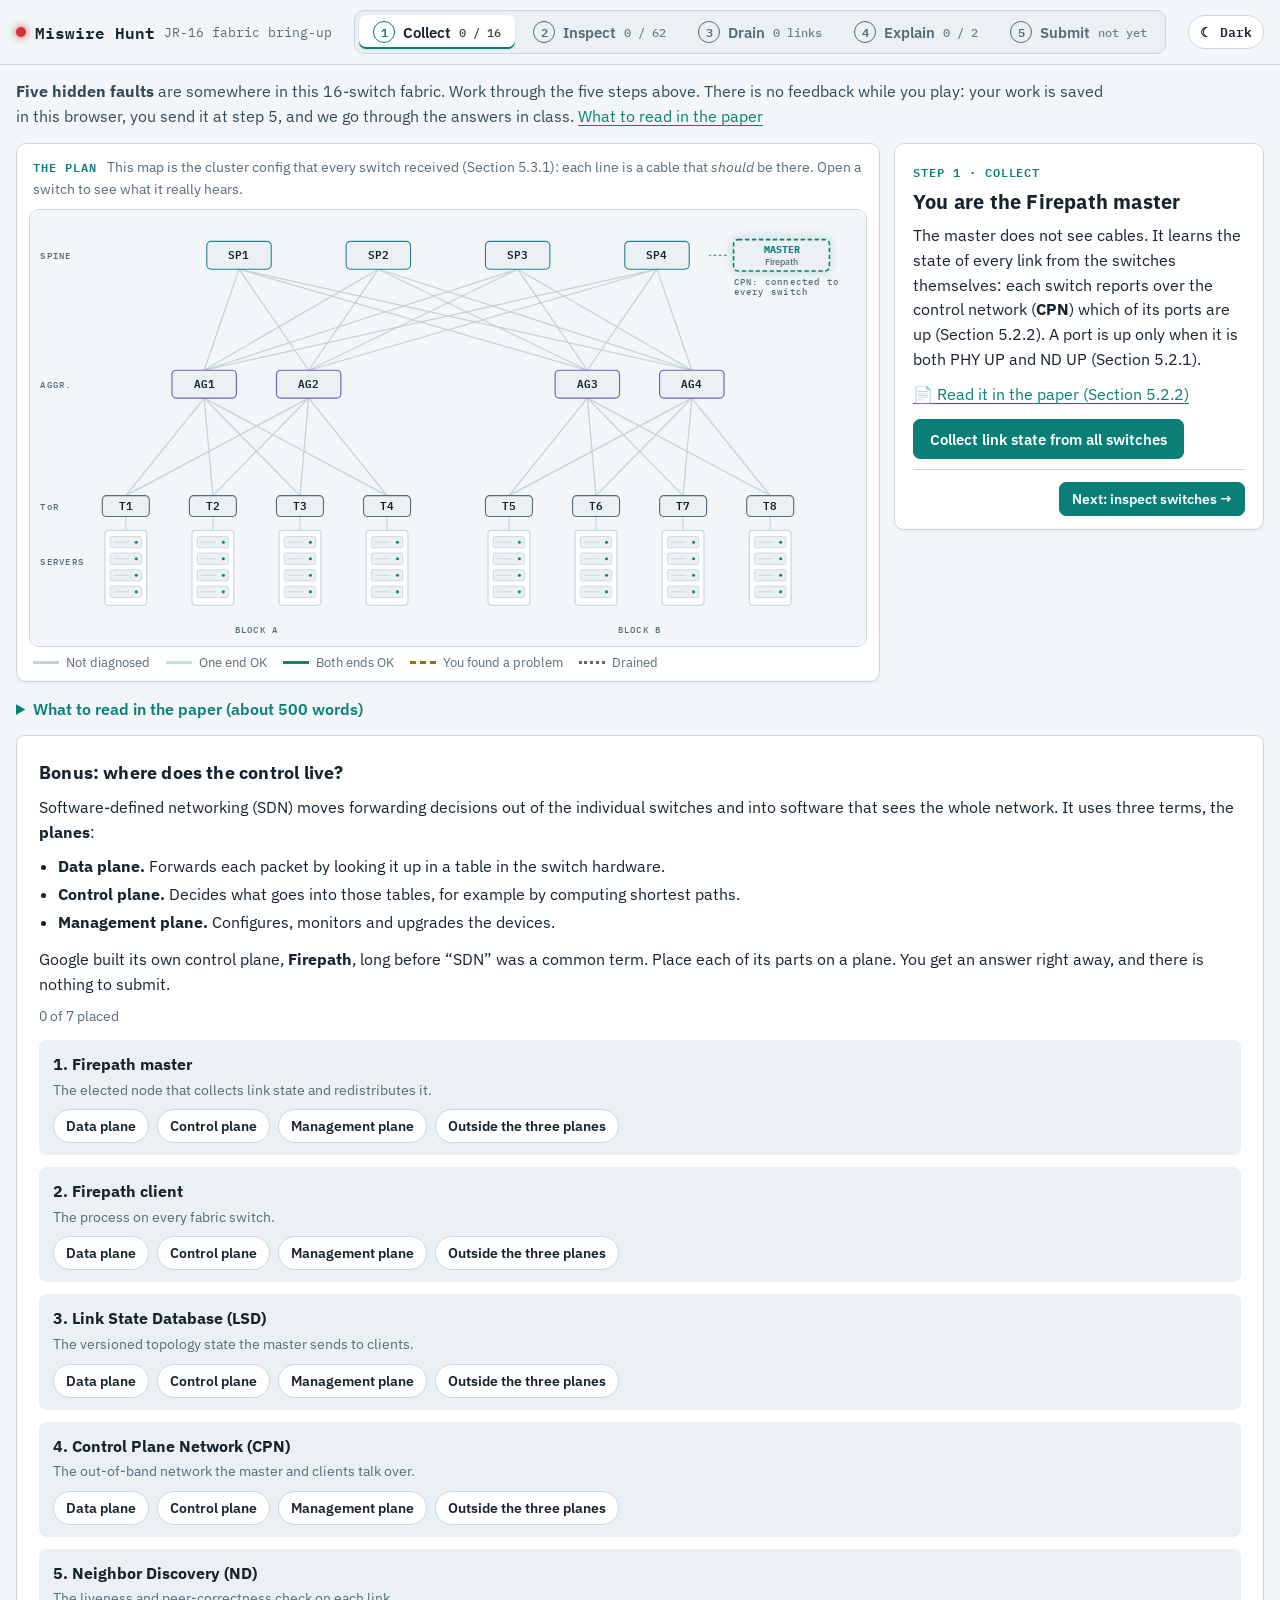
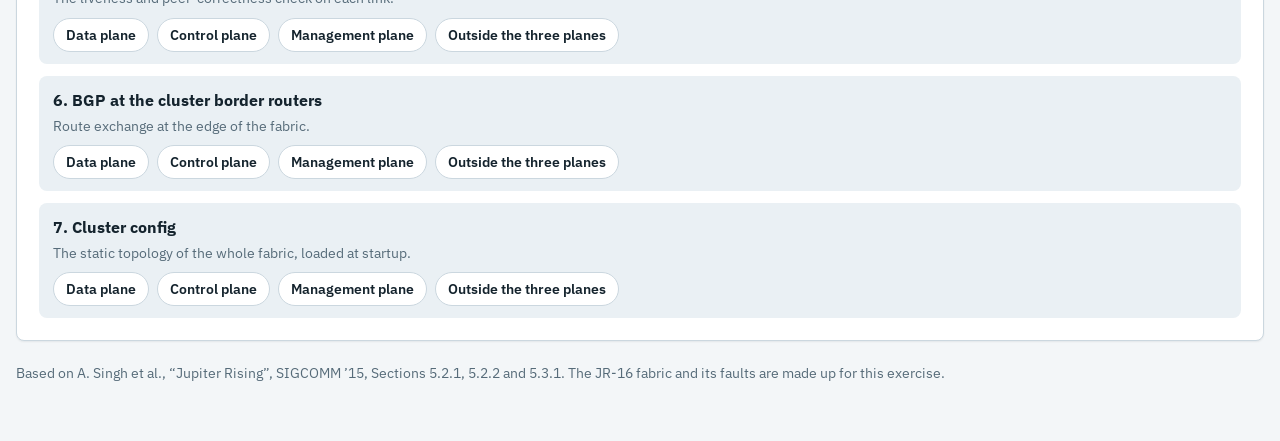
==== exercises/ex3/site/index.html @ bb4105a5 "ex3: email instead of nickname, reading list one section per line Co-Authored-By: Claude Sonnet 5.5 " ====
<!doctype html>
<html lang="en">
<head>
<meta charset="utf-8">
<meta name="viewport" content="width=device-width, initial-scale=1">
<title>Miswire Hunt</title>
<link rel="preconnect" href="https://fonts.googleapis.com">
<link rel="stylesheet" href="https://fonts.googleapis.com/css2?family=IBM+Plex+Mono:wght@400;500;600&family=IBM+Plex+Sans:wght@400;500;600;700&display=swap">
<link rel="icon" href="data:image/svg+xml,%3Csvg xmlns=%22http://www.w3.org/2000/svg%22 viewBox=%220 0 32 32%22%3E%3Crect width=%2232%22 height=%2232%22 rx=%226%22 fill=%22%230A7F77%22/%3E%3Cpath d=%22M6 22V10l5 8 5-8v12M20 10h6M23 10v12%22 stroke=%22white%22 stroke-width=%223%22 fill=%22none%22/%3E%3C/svg%3E">
<link rel="stylesheet" href="style.css">
<script src="js/theme.js"></script>
</head>
<body class="console-page">
<div class="topbar">
  <div class="topbar-in">
    <span class="brand"><i class="led"></i>Miswire Hunt <small>JR-16 fabric bring-up</small></span>
    <nav class="missions" id="missions" aria-label="Mission steps">
      <button type="button" class="ms" data-step="0"><span class="ms-n">1</span><span class="ms-t">Collect</span><span class="ms-v" id="m0v">0 / 16</span></button>
      <button type="button" class="ms" data-step="1"><span class="ms-n">2</span><span class="ms-t">Inspect</span><span class="ms-v" id="m1v">0 / 62</span></button>
      <button type="button" class="ms" data-step="2"><span class="ms-n">3</span><span class="ms-t">Drain</span><span class="ms-v" id="m2v">0 links</span></button>
      <button type="button" class="ms" data-step="3"><span class="ms-n">4</span><span class="ms-t">Explain</span><span class="ms-v" id="m3v">0 / 2</span></button>
      <button type="button" class="ms" data-step="4"><span class="ms-n">5</span><span class="ms-t">Submit</span><span class="ms-v" id="m4v">not yet</span></button>
    </nav>
    <button class="theme-btn" id="themeBtn" type="button">&#9790; Dark</button>
  </div>
</div>

<main class="console-main">
  <div class="brief" id="brief">
    <p><b>Five hidden faults</b> are somewhere in this 16-switch fabric. Work through the five steps above. There is no feedback while you play: your work is saved in this browser, you send it at step 5, and we go through the answers in class. <button type="button" class="linkbtn" id="paperBtn">What to read in the paper</button></p>
  </div>

  <div class="console">
    <section class="map-pane" aria-label="The plan">
      <div class="map-head"><b>The plan</b> <span class="fine">This map is the cluster config that every switch received (Section 5.3.1): each line is a cable that <i>should</i> be there. Open a switch to see what it really hears.</span></div>
      <div class="map-wrap"><svg id="map" viewBox="0 0 960 500" role="img" aria-label="Map of the JR-16 fabric"></svg></div>
      <ul class="legend" id="legend">
        <li><i class="lg lg-unknown"></i>Not diagnosed</li>
        <li><i class="lg lg-half"></i>One end OK</li>
        <li><i class="lg lg-verified"></i>Both ends OK</li>
        <li><i class="lg lg-suspect"></i>You found a problem</li>
        <li><i class="lg lg-drained"></i>Drained</li>
      </ul>
    </section>

    <aside class="inspector" id="inspector" aria-live="polite">
      <!-- step 0: collect -->
      <div class="step" id="step0" hidden>
        <p class="step-k">Step 1 · Collect</p>
        <h2>You are the Firepath master</h2>
        <p>The master does not see cables. It learns the state of every link from the switches themselves: each switch reports over the control network (<b>CPN</b>) which of its ports are up (Section 5.2.2). A port is up only when it is both PHY UP and ND UP (Section 5.2.1).</p>
        <p><button type="button" class="linkbtn" data-clip="clip-522">&#128196; Read it in the paper (Section 5.2.2)</button></p>
        <div class="row"><button class="btn primary" id="collectBtn" type="button">Collect link state from all switches</button></div>
        <div id="lsd" hidden>
          <p class="fine" id="lsdSum"></p>
          <h3 class="sub">Link-state database: links that are down</h3>
          <ul class="flagged" id="lsdDown"></ul>
          <p class="fine">The master only knows <i>up</i> or <i>down</i>, not why. Inspect the switches to find out what is wrong. Not every problem takes a link down.</p>
        </div>
      </div>

      <!-- step 1: inspect -->
      <div class="step" id="step1">
        <div class="empty" id="s1empty">
          <p class="step-k">Step 2 · Inspect</p>
          <h2>Pick a switch on the map</h2>
          <p>Each switch checks its cables with <b>Neighbor Discovery</b>: it knows from the plan who should be at the other end, and it listens for who really is.</p>
          <p class="fine">Start anywhere. Spines are on top, ToR switches at the bottom.</p>
          <p><button type="button" class="linkbtn" data-clip="clip-521">&#128196; Read it in the paper (Section 5.2.1)</button></p>
        </div>
        <div id="s1dark" hidden>
          <p class="step-k">Step 2 · Inspect</p>
          <h2>T7 <span class="role">ToR switch</span></h2>
          <p class="mono term">&gt; ssh admin@T7.cpn<br>&gt; connection timed out<br>&gt; ping T7.cpn: 100% packet loss</p>
          <p>This switch does not answer, so it has no port table. Open its neighbours (AG3, AG4) and look at the ports that face T7.</p>
        </div>
        <div id="s1sw" hidden>
          <p class="step-k">Step 2 · Inspect</p>
          <h2 id="swTitle"></h2>
          <div class="probe" id="probe" hidden>
            <div class="wire" id="wire"></div>
            <dl class="pv-facts">
              <div><dt>PHY</dt><dd id="pvPhy"></dd></div>
              <div><dt>Peer hears you</dt><dd id="pvHears"></dd></div>
              <div><dt>Error rate</dt><dd id="pvErr"></dd></div>
            </dl>
            <div class="dbox" id="dbox">
              <p class="dq"><span class="dq-n">&#9654;</span> Pick a diagnosis for <b id="dqPort"></b> <span class="fine">(or press 1-6)</span></p>
              <div class="dgrid" id="dgrid"></div>
            </div>
            <details class="cheat">
              <summary>How to choose</summary>
              <ol>
                <li><b>PHY</b> DOWN: <b>Link down</b></li>
                <li>PHY up, heard nothing: <b>Peer silent</b></li>
                <li>Heard a different port than the map shows: <b>Miswired</b></li>
                <li>Right peer, but it does not hear you: <b>One-way</b></li>
                <li>Right peer both ways, error rate high: <b>High errors</b></li>
                <li>None of these: <b>OK</b></li>
              </ol>
              <p class="fine">Some faults look different from each end, so check both ends of a suspicious cable.</p>
            </details>
          </div>
          <h3 class="sub">All ports of this switch</h3>
          <ol class="portlist" id="portList"></ol>
          <p class="fine" id="probeHint">Click a port in the list, or its tab on the map.</p>
        </div>
      </div>

      <!-- step 2: drain -->
      <div class="step" id="step2" hidden>
        <p class="step-k">Step 3 · Drain</p>
        <h2>You are the Firepath master</h2>
        <p>The master gathers link state from every switch over the control network and the switches compute their routes from it (Section 5.2.2). <b>Click a cable on the map</b> to take it out of routing. Click again to put it back.</p>
        <h3 class="sub">Links where you found a problem</h3>
        <ul class="flagged" id="flagged"></ul>
        <h3 class="sub">Drained <span class="fine" id="drainCount"></span></h3>
        <ul class="flagged" id="drainList"></ul>
        <div class="row"><button class="btn" id="recomputeBtn" type="button">Recompute routes</button></div>
        <div class="mres" id="masterRes" hidden></div>
        <p class="fine">Draining a working link costs capacity. A broken link left in costs reliability, and a miswired one can cause forwarding loops (Section 5.2.1).</p>
      </div>

      <!-- step 3: explain -->
      <div class="step" id="step3" hidden>
        <p class="step-k">Step 4 · Explain</p>
        <h2>Two root-cause questions</h2>
        <form id="rcForm">
          <fieldset>
            <legend>On AG3 and AG4, every port that faces <b>T7</b> has PHY up but hears nothing. What most likely happened?</legend>
            <label><input type="radio" name="q1" value="cables"> Two separate cable faults</label>
            <label><input type="radio" name="q1" value="power"> T7 lost power</label>
            <label><input type="radio" name="q1" value="crash"> T7's software crashed</label>
            <label><input type="radio" name="q1" value="miswire"> T7's cables are in the wrong ports</label>
          </fieldset>
          <fieldset>
            <legend><b>SP3 p3</b> has PHY up but hears nothing from AG3 u3. What is the most likely cause?</legend>
            <label><input type="radio" name="q2" value="crash"> AG3's software crashed</label>
            <label><input type="radio" name="q2" value="oneway"> The link works in one direction only</label>
            <label><input type="radio" name="q2" value="miswire"> The cable goes to a different switch</label>
            <label><input type="radio" name="q2" value="down"> The cable is unplugged</label>
          </fieldset>
        </form>
        <p class="fine">Answers are saved as you click.</p>
      </div>

      <!-- step 4: submit -->
      <div class="step" id="step4" hidden>
        <p class="step-k">Step 5 · Submit</p>
        <h2>Send your work</h2>
        <ul class="done-list" id="doneList"></ul>
        <label class="nick" for="nick">Your email</label>
        <input id="nick" type="email" maxlength="254" autocomplete="email" placeholder="name@example.com" required>
        <div class="row"><button class="btn primary" id="submitBtn" type="button">Submit my work</button></div>
        <p class="fine" id="submitMsg"></p>
        <p class="fine">Nothing is graded. You can change things and submit again.</p>
      </div>

      <div class="step-nav">
        <button type="button" class="btn ghost" id="prevBtn">&larr; Back</button>
        <button type="button" class="btn primary" id="nextBtn">Next step &rarr;</button>
      </div>
    </aside>
  </div>

  <details class="why reading" id="paperBox">
    <summary>What to read in the paper (about 500 words)</summary>
    <p>A. Singh et al., &ldquo;Jupiter Rising: A Decade of Clos Topologies and Centralized Control in Google&rsquo;s Datacenter Network&rdquo;, SIGCOMM &rsquo;15. You need three short passages:</p>
    <ul class="readlist">
      <li><b>Section 5.2.1</b> (Neighbor Discovery): the whole section, one block of text.</li>
      <li><b>Section 5.2.2</b> (Firepath): the paragraph that starts &ldquo;At startup&rdquo;.</li>
      <li><b>Section 5.3.1</b> (Configuration): the last paragraph.</li>
    </ul>
    <p>Here they are, cut straight from the paper:</p>
    <div class="clips">
      <figure class="clip" id="clip-531">
        <span class="tape"></span>
        <img src="img/paper-5-3-1.png" alt="Section 5.3.1: We distribute a single monolithic cluster configuration to all switches (chassis and ToRs) in the cluster. Each switch simply extracts its relevant portion." loading="lazy">
        <figcaption><b>Section 5.3.1</b> · The plan: the map you see</figcaption>
      </figure>
      <figure class="clip" id="clip-522">
        <span class="tape"></span>
        <img src="img/paper-5-2-2.png" alt="Section 5.2.2: each client collects the state of its local interfaces and transmits this state to the master. The master constructs a Link State Database (LSD) and distributes it to all clients over the CPN. Each client computes shortest path forwarding with ECMP." loading="lazy">
        <figcaption><b>Section 5.2.2</b> · Firepath: steps 1 Collect and 3 Drain</figcaption>
      </figure>
      <figure class="clip tall" id="clip-521">
        <span class="tape"></span>
        <img src="img/paper-5-2-1.png" alt="Section 5.2.1 Neighbor Discovery to Verify Connectivity (full text): ND compares expected and discovered peer IDs, a port is up only if PHY UP and ND UP, and ND also serves as a keepalive protocol." loading="lazy">
        <figcaption><b>Section 5.2.1</b> · Neighbor Discovery: step 2 Inspect</figcaption>
      </figure>
    </div>
    <p class="fine">Clippings from A. Singh et al., SIGCOMM &rsquo;15 (pages 192-194). Highlights are ours.</p>
  </details>

  <section class="card" id="planeCard">
    <h2>Bonus: where does the control live?</h2>
    <p class="fine" id="planeLock">Optional practice.</p>
    <div id="planeBody" hidden>
      <p>Software-defined networking (SDN) moves forwarding decisions out of the individual switches and into software that sees the whole network. It uses three terms, the <b>planes</b>:</p>
      <ul class="pl-def">
        <li><b>Data plane.</b> Forwards each packet by looking it up in a table in the switch hardware.</li>
        <li><b>Control plane.</b> Decides what goes into those tables, for example by computing shortest paths.</li>
        <li><b>Management plane.</b> Configures, monitors and upgrades the devices.</li>
      </ul>
      <p>Google built its own control plane, <b>Firepath</b>, long before &ldquo;SDN&rdquo; was a common term. Place each of its parts on a plane. You get an answer right away, and there is nothing to submit.</p>
      <p class="fine" id="planeCount">0 of 7 placed</p>
      <ol class="pl-list" id="planeList"></ol>
      <div class="pl-done" id="planeDone" hidden>
        <b>Look at the split.</b> The master holds the topology for the whole fabric, but each client computes its own forwarding table. In a textbook OpenFlow design the controller would do both and install ready-made entries. So Firepath is centralized in what it <i>knows</i> and distributed in what it <i>computes</i>. <span class="ref">(Section 5.2.2)</span>
      </div>
    </div>
  </section>

  <div class="toast" id="toast" role="status" aria-live="polite" hidden></div>
  <footer class="fine">Based on A. Singh et al., &ldquo;Jupiter Rising&rdquo;, SIGCOMM &rsquo;15, Sections 5.2.1, 5.2.2 and 5.3.1. The JR-16 fabric and its faults are made up for this exercise.</footer>
</main>
<script src="js/config.js"></script>
<script src="js/api.js"></script>
<script src="js/puzzle.js"></script>
<script src="js/topology.js"></script>
<script src="js/map.js"></script>
<script src="js/planes.js"></script>
<script src="js/student.js"></script>
</body>
</html>
---- exercises/ex3/site/style.css ----
/* Miswire Hunt: a network-operations console. One committed dark look; accent is the aqua of lit fiber. */
:root {
  /* light theme (default) */
  --bg: #F3F6F8; --panel: #FFFFFF; --panel2: #EAF0F4; --line: #CBD7DF; --ink: #14232D; --muted: #566B79;
  --accent: #0A7F77; --accent-ink: #FFFFFF; --ok: #168A55; --ok-dim: #BFE6D3; --warn: #A86A00; --bad: #D0343A; --idle: #C3D1DA;
  --soft: #34495A; --glow: #DDEEF0; --topbar: rgba(243,246,248,0.94); --sunk: #E4ECF1; --on-ok: #FFFFFF; --on-warn: #FFFFFF;
  --nd-reported: #D6EEEA; --nd-sp: #2F7F94; --nd-ag: #6A5FC0; --dash: #6C8190;
  --face1: #E8EEF2; --face2: #D9E3EA; --face-hi: rgba(255,255,255,0.7); --face-lo: rgba(0,0,0,0.06);
  --jack-line: #B7C7D2; --jack-bg: #FFFFFF; --sock-bg: #1B2A34; --sock-line: #8FA3B1; --probe-bg: #F8FAFB;
  --accent-glow: rgba(10,127,119,0.25); --tag-bg: rgba(0,0,0,0.03); --tag-hover: rgba(0,0,0,0.08); --tag-ink: #FFFFFF;
  --fault-bg: rgba(208,52,58,0.07); --hot-bg: rgba(208,52,58,0.08); --shadow: rgba(20,35,45,0.25); --card-shadow: rgba(20,35,45,0.07); --pulse: #0A7F77; --lk-sel: #14232D;
  --cut: #8FA3B1; --flag-ink: #FFFFFF;
  --sans: "IBM Plex Sans", system-ui, -apple-system, "Segoe UI", Arial, sans-serif;
  --mono: "IBM Plex Mono", ui-monospace, Consolas, monospace;
  color-scheme: light;
}
:root[data-theme="dark"] {
  --bg: #080F14; --panel: #0F1B24; --panel2: #132430; --line: #1E3443; --ink: #DDE9EF; --muted: #7C93A2;
  --accent: #45E0D1; --accent-ink: #04201D; --ok: #3FD28A; --ok-dim: #1E6B4B; --warn: #F2B53D; --bad: #FF5A5F; --idle: #25394A;
  --soft: #B7C9D3; --glow: #0F2A33; --topbar: rgba(8,15,20,0.92); --sunk: #040A0D; --on-ok: #03170D; --on-warn: #1A1200;
  --nd-reported: #17343A; --nd-sp: #5EA6B8; --nd-ag: #8D83D6; --dash: #7C93A2;
  --face1: #1A2C38; --face2: #122029; --face-hi: rgba(255,255,255,0.05); --face-lo: rgba(0,0,0,0.3);
  --jack-line: #2A4252; --jack-bg: #0A141A; --sock-bg: #02070A; --sock-line: #3A5568; --probe-bg: #060E13;
  --accent-glow: rgba(69,224,209,0.25); --tag-bg: rgba(255,255,255,0.03); --tag-hover: rgba(255,255,255,0.08); --tag-ink: #06100F;
  --fault-bg: rgba(255,90,95,0.06); --hot-bg: rgba(255,90,95,0.07); --shadow: rgba(0,0,0,0.5); --card-shadow: rgba(0,0,0,0.3); --pulse: #fff; --lk-sel: #fff;
  --cut: #6B7F8C; --flag-ink: #1A1200;
  color-scheme: dark;
}
* { box-sizing: border-box; }
html { -webkit-text-size-adjust: 100%; }
body { margin: 0; background: var(--bg); color: var(--ink); font: 16px/1.55 var(--sans); }
p { margin: 0 0 10px; }
code, .mono { font-family: var(--mono); font-size: 0.92em; }
:focus-visible { outline: 3px solid var(--accent); outline-offset: 2px; }

/* top bar */
.topbar { position: sticky; top: 0; z-index: 20; background: var(--topbar); backdrop-filter: blur(6px); border-bottom: 1px solid var(--line); }
.topbar-in { max-width: 1040px; margin: 0 auto; padding: 10px 16px; display: flex; gap: 14px; align-items: center; justify-content: space-between; flex-wrap: wrap; }
.brand { font: 600 1rem var(--mono); white-space: nowrap; display: flex; align-items: center; gap: 9px; }
.brand small { color: var(--muted); font-weight: 400; }
.led { width: 10px; height: 10px; border-radius: 50%; background: var(--bad); box-shadow: 0 0 9px var(--bad); display: inline-block; flex: none; transition: background .4s, box-shadow .4s; }
.status-strip { display: flex; gap: 8px; flex-wrap: wrap; }
.status-strip > div { background: var(--panel); border: 1px solid var(--line); border-radius: 7px; padding: 4px 12px; display: flex; flex-direction: column; min-width: 96px; }
.status-strip .k { font: 500 0.72rem var(--sans); color: var(--muted); }
.status-strip .v { font: 600 1.15rem var(--mono); font-variant-numeric: tabular-nums; line-height: 1.2; }
.status-strip .fabric .v { color: var(--bad); }
.status-strip.up .fabric { border-color: var(--ok); }
.status-strip.up .fabric .v { color: var(--ok); }
body:has(.status-strip.up) .led { background: var(--ok); box-shadow: 0 0 9px var(--ok); }

main { max-width: 1040px; margin: 0 auto; padding: 28px 16px 56px; display: flex; flex-direction: column; gap: 20px; }

/* hero */
.hero { padding: 18px 0 4px; }
.eyebrow { font: 500 0.9rem var(--sans); color: var(--muted); margin: 0 0 8px; }
h1 { font: 700 clamp(2.4rem, 7vw, 3.6rem) / 1 var(--sans); letter-spacing: -0.02em; margin: 0 0 16px; }
h2 { font-size: 1.15rem; margin: 0 0 8px; letter-spacing: 0.01em; }
h3 { font-size: 1rem; margin: 0 0 4px; }
.lede { font-size: 1.08rem; max-width: 62ch; color: var(--soft); }
.lede b { color: var(--ink); }
.steps { padding: 0 0 0 1.3em; margin: 16px 0 12px; max-width: 62ch; }
.steps li { margin: 0 0 4px; }

.steps b { font-weight: 600; }
.steps span { color: var(--muted); }
.why { color: var(--soft); max-width: 74ch; }
.why summary { cursor: pointer; color: var(--accent); font-weight: 600; }
.why p { margin-top: 10px; }
.ref { color: var(--muted); font-size: 0.88em; white-space: nowrap; }
.fine { font-size: 0.88rem; color: var(--muted); }
.err { color: var(--bad); font-weight: 600; }

/* cards */
.card { background: var(--panel); border: 1px solid var(--line); border-radius: 8px; padding: 22px; min-width: 0; box-shadow: 0 1px 2px var(--card-shadow); }
.row { display: flex; gap: 12px; align-items: center; flex-wrap: wrap; margin-top: 12px; }
.btn { transition: border-color .15s, transform .1s, background .15s; font: 600 0.95rem var(--sans); padding: 9px 16px; border-radius: 7px; border: 1px solid var(--line); background: var(--panel2); color: var(--ink); cursor: pointer; }
.btn:hover { border-color: var(--muted); }
.btn:active { transform: translateY(1px); }
.btn.primary:hover { filter: brightness(1.08); }
.btn.primary { background: var(--accent); border-color: var(--accent); color: var(--accent-ink); }
.btn.ghost { background: transparent; }
.btn:disabled { opacity: 0.6; cursor: wait; }

.join { display: flex; gap: 10px; flex-wrap: wrap; align-items: center; }
.join label { font-weight: 600; }
.join input { font: inherit; padding: 10px 12px; border: 1px solid var(--line); border-radius: 7px; background: var(--bg); color: var(--ink); min-width: 0; flex: 1 1 240px; }

.console-head { display: flex; justify-content: space-between; gap: 12px; align-items: flex-start; flex-wrap: wrap; }
.sw-name { font: 700 2.4rem / 1 var(--mono); margin: 0; color: var(--accent); text-shadow: 0 0 22px var(--accent-glow); }
.dark { background: var(--sunk); border: 1px solid var(--line); border-radius: 8px; padding: 16px; margin-top: 12px; }
.dark .mono { color: var(--accent); }

.guide { margin: 14px 0; background: var(--panel2); border-radius: 8px; padding: 10px 14px; }
.guide summary { cursor: pointer; font-weight: 600; }
.guide dl { display: grid; grid-template-columns: max-content 1fr; gap: 4px 14px; margin: 10px 0; font-size: 0.92rem; }
.guide dt { font-weight: 600; }
.guide dd { margin: 0; color: var(--muted); }
@media (max-width: 560px) { .guide dl { grid-template-columns: 1fr; } .guide dd { margin-bottom: 6px; } }

.tbl-wrap { overflow-x: auto; }
table.ports { width: 100%; border-collapse: collapse; font: 0.92rem var(--mono); font-variant-numeric: tabular-nums; min-width: 720px; }
.ports th, .ports td { text-align: left; padding: 9px 10px; border-bottom: 1px solid var(--line); white-space: nowrap; }
.ports thead th { font: 600 0.68rem var(--mono); text-transform: uppercase; letter-spacing: 0.08em; color: var(--muted); }
.ports tbody th { font-weight: 600; color: var(--accent); }
.ports td.bad { color: var(--bad); font-weight: 600; }
.ports select { font: 0.9rem var(--sans); padding: 6px 8px; border-radius: 6px; border: 1px solid var(--line); background: var(--bg); color: var(--ink); }
.ports select:not([value=""]) { border-color: var(--muted); }

/* map */
.map-wrap { overflow-x: auto; margin-top: 8px; background: var(--bg); border: 1px solid var(--line); border-radius: 10px; }
#map { width: 100%; min-width: 600px; height: auto; display: block; }
#map .lk { stroke-width: 1.4; stroke-linecap: round; }
#map .lk-unknown { stroke: var(--idle); }
#map .lk-half { stroke: var(--ok-dim); stroke-width: 2; }
#map .lk-verified { stroke: var(--ok); stroke-width: 2.2; }
#map .lk-suspect { stroke: var(--warn); stroke-width: 2.6; stroke-dasharray: 7 5; }
#map .lk-confirmed { stroke: var(--bad); stroke-width: 3.2; }
#map .lk-hidden { stroke: var(--bad); stroke-width: 2.2; stroke-dasharray: 2 5; }
#map .nd rect { fill: var(--panel2); stroke: var(--muted); stroke-width: 1.3; }
#map .nd-sp rect { stroke: var(--nd-sp); } #map .nd-ag rect { stroke: var(--nd-ag); }
#map .nd text { font: 600 13px var(--mono); fill: var(--ink); }
#map .nd-reported rect { fill: var(--nd-reported); }
#map .nd-me rect { stroke: var(--accent); stroke-width: 3; filter: drop-shadow(0 0 7px var(--accent-glow)); }
#map .you { font: 700 10px var(--mono) !important; fill: var(--accent) !important; letter-spacing: 0.08em; }
#map .blk, #map .tier { font: 500 10px var(--mono); fill: var(--muted); letter-spacing: 0.14em; }
.legend { list-style: none; padding: 0; margin: 12px 0 0; display: flex; gap: 16px; flex-wrap: wrap; font-size: 0.82rem; color: var(--muted); }
.legend li { display: flex; align-items: center; gap: 7px; }
.lg { display: inline-block; width: 26px; height: 0; border-top: 3px solid var(--idle); }
.lg-half { border-color: var(--ok-dim); } .lg-verified { border-color: var(--ok); }
.lg-suspect { border-top-style: dashed; border-color: var(--warn); } .lg-confirmed { border-color: var(--bad); }

.faults { display: grid; grid-template-columns: repeat(auto-fit, minmax(250px, 1fr)); gap: 10px; margin-top: 14px; }
.faults-sum { margin: 14px 0 0; font-weight: 600; }
.fault { border: 1px dashed var(--line); border-radius: 8px; padding: 10px 12px; color: var(--muted); }
.fault.ok { border: 1px solid var(--bad); background: var(--fault-bg); color: var(--ink); }
.fault.ok h3 { color: var(--bad); }
.fault p { font-size: 0.9rem; margin: 0; }
.up-banner { grid-column: 1 / -1; background: var(--ok); color: var(--on-ok); font: 600 1rem var(--sans); padding: 14px 16px; border-radius: 8px; box-shadow: 0 2px 16px var(--ok-dim); animation: rise .6s ease-out; }

fieldset { border: 1px solid var(--line); border-radius: 8px; margin: 0 0 12px; padding: 10px 14px; }
legend { padding: 0 6px; font-weight: 500; }
fieldset label { display: block; padding: 5px 0; cursor: pointer; }
input[type=radio], input[type=checkbox] { accent-color: var(--accent); }
footer { margin-top: 8px; }

.instr-grid { display: grid; grid-template-columns: repeat(auto-fit, minmax(240px, 1fr)); gap: 14px; }
.bars div { display: grid; grid-template-columns: 120px 1fr 28px; gap: 8px; align-items: center; font-size: 0.88rem; margin: 4px 0; }
.bars .t { height: 12px; background: var(--panel2); border-radius: 3px; overflow: hidden; }
.bars .t span { display: block; height: 100%; background: var(--accent); }
.bars .t span.right { background: var(--ok); }
@media (prefers-reduced-motion: reduce) { * { transition: none !important; animation: none !important; } }

/* front panel */
.how { color: var(--soft); margin: 14px 0 12px; }
.how b { color: var(--accent); font-family: var(--mono); }
.faceplate { display: flex; gap: 10px; flex-wrap: wrap; padding: 16px 18px; background: linear-gradient(var(--face1), var(--face2)); box-shadow: inset 0 1px 0 var(--face-hi), inset 0 -8px 20px var(--face-lo); border: 1px solid var(--line); border-radius: 10px;  }
.jack { all: unset; box-sizing: border-box; cursor: pointer; width: 86px; padding: 10px 6px 8px; border-radius: 8px; border: 1.5px solid var(--jack-line); background: var(--jack-bg); display: flex; flex-direction: column; align-items: center; gap: 5px; }
.jack:hover { border-color: var(--muted); }
.jack:focus-visible { outline: 3px solid var(--accent); outline-offset: 2px; }
.jack.sel { border-color: var(--accent); box-shadow: 0 0 0 2px var(--accent-glow), 0 0 14px var(--accent-glow); }
.jack .led { width: 9px; height: 9px; border-radius: 50%; box-shadow: none; }
.jack .sock { width: 40px; height: 26px; border-radius: 4px; background: var(--sock-bg); border: 2px solid var(--sock-line); position: relative; }
.jack .sock::after { content: ""; position: absolute; left: 50%; bottom: -2px; width: 12px; height: 5px; margin-left: -6px; background: var(--sock-line); }
.jack .pn { font: 600 0.9rem var(--mono); color: var(--accent); }
.jack .pl { font: 500 0.7rem var(--sans); color: var(--muted); min-height: 1em; text-align: center; line-height: 1.15; }
.probe-card { margin-top: 14px; background: var(--probe-bg); border: 1px solid var(--line); border-radius: 10px; padding: 8px 10px 10px; }
#probe { width: 100%; max-width: 640px; height: auto; display: block; margin: 0 auto; }
#probe .pn-box rect { fill: var(--panel2); stroke: var(--muted); stroke-width: 1.4; }
#probe .pn-box .t1 { font: 600 13px var(--mono); fill: var(--ink); }
#probe .pn-box .t2 { font: 11px var(--sans); fill: var(--muted); }
#probe .me rect { stroke: var(--accent); stroke-width: 2.2; }
#probe .ghost rect { stroke-dasharray: 5 4; fill: transparent; stroke: var(--dash); }
#probe .peer-ok rect { stroke: var(--ok); }
#probe .peer-bad rect { stroke: var(--bad); stroke-width: 2.2; }
#probe .peer-none rect { stroke: var(--warn); stroke-dasharray: 2 4; }
#probe .plan { fill: none; stroke: var(--dash); stroke-width: 1.6; stroke-dasharray: 5 4; }
#probe .cable { fill: none; stroke: var(--accent); stroke-width: 3.2; stroke-linejoin: round; stroke-linecap: round; }
#probe .cable.noisy { stroke: var(--warn); stroke-dasharray: 3 3; }
#probe .cable.cut { stroke: var(--cut); }
#probe .pulse { fill: var(--pulse); filter: drop-shadow(0 0 5px var(--accent)); }
#probe .cross { font: 700 22px var(--sans); fill: var(--bad); }
#probe .hint, #probe .err, #probe .ret { font: 11.5px var(--mono); fill: var(--muted); }
#probe .err.hi { fill: var(--warn); font-weight: 600; }
#probe .ret.yes { fill: var(--ok); } #probe .ret.no { fill: var(--bad); font-weight: 600; } #probe .ret.unk { fill: var(--warn); }
.probe-text { font: 0.78rem var(--mono); color: var(--muted); margin: 4px 4px 0; }
.tray-head { margin: 16px 0 8px; display: flex; gap: 10px; align-items: baseline; flex-wrap: wrap; }
.tray { display: flex; gap: 8px; flex-wrap: wrap; }
.tag { box-sizing: border-box; cursor: grab; user-select: none; -webkit-user-drag: element; display: inline-flex; align-items: center; gap: 8px; padding: 8px 14px; border-radius: 999px; border: 1.5px solid var(--tc); background: var(--tag-bg); font: 600 0.9rem var(--sans); color: var(--ink); }
.tag i { width: 10px; height: 10px; border-radius: 50%; background: var(--tc); }
.tag:hover { background: var(--tag-hover); }
.tag.sel { background: var(--tc); color: var(--tag-ink); }
.tag.sel i { background: var(--tag-ink); }
.tag:focus-visible { outline: 3px solid var(--accent); outline-offset: 2px; }

/* live feed */
.feed-head { margin-top: 16px; }
.feed { list-style: none; margin: 6px 0 0; padding: 0; font: 0.85rem var(--mono); color: var(--muted); display: flex; flex-direction: column; gap: 3px; min-height: 4.2em; }
.feed li { padding: 3px 8px; border-left: 2px solid var(--line); }
.feed li.hot { border-left-color: var(--bad); color: var(--ink); background: var(--hot-bg); }
.feed .ts { color: var(--accent); margin-right: 6px; }
@keyframes flash { 0%,100% { filter: none; } 50% { filter: drop-shadow(0 0 10px var(--accent)); } }
#map .nd-flash rect { stroke: var(--accent); stroke-width: 3.2; animation: flash 0.7s 4; }
.toast { position: fixed; left: 50%; bottom: max(18px, env(safe-area-inset-bottom, 0px)); transform: translateX(-50%); background: var(--accent); color: var(--accent-ink); font: 700 0.95rem var(--mono); padding: 11px 20px; border-radius: 999px; box-shadow: 0 6px 30px var(--shadow); z-index: 40; max-width: calc(100vw - 32px); }
.toast[hidden] { display: none; }

/* flags and link card */
#map .hit { stroke: transparent; stroke-width: 14; cursor: pointer; pointer-events: stroke; }
#map .lk-sel { stroke: var(--lk-sel); stroke-width: 7; opacity: 0.18; stroke-linecap: round; }
#map .flag circle { fill: var(--warn); stroke: var(--bg); stroke-width: 2; cursor: pointer; }
#map .flag.mine circle { stroke: var(--accent); stroke-width: 3; }
#map .flag text { font: 700 11px var(--mono); fill: var(--flag-ink); pointer-events: none; }
.linkcard { margin-top: 14px; background: var(--panel2); border: 1px solid var(--line); border-radius: 10px; padding: 12px 14px; }
.linkcard .lc-head { display: flex; justify-content: space-between; gap: 10px; flex-wrap: wrap; }
.linkcard ul { margin: 8px 0 0; padding-left: 18px; font: 0.82rem var(--mono); color: var(--muted); }
.linkcard .row { margin-top: 10px; }

/* theme toggle */
.theme-btn { font: 600 0.8rem var(--mono); padding: 5px 11px; border-radius: 999px; border: 1px solid var(--line); background: var(--panel); color: var(--ink); cursor: pointer; }
.theme-btn:hover { border-color: var(--muted); }
.notice { background: var(--panel2); border-left: 4px solid var(--accent); border-radius: 6px; padding: 8px 12px; margin: 8px 0; font-size: 0.92rem; }
.swipe { display: none; margin: 8px 0 0; }
@media (max-width: 720px) { .swipe { display: block; } }
.fp-group { flex: 1 1 100%; }
.fp-title { font: 600 0.7rem var(--mono); letter-spacing: 0.08em; text-transform: uppercase; color: var(--muted); margin-bottom: 6px; }
.fp-row { display: flex; gap: 10px; flex-wrap: wrap; }
.faceplate { flex-direction: column; gap: 14px; }
.jack.seen { border-color: var(--muted); }
.jack.seen .pl { color: var(--accent); }
.probe-text { font-size: 0.9rem; color: var(--soft); }
.cheat { background: var(--panel2); border-radius: 10px; padding: 12px 16px; margin: 0 0 14px; }
.cheat h3 { margin: 0 0 8px; font-size: 0.95rem; }
.cheat ul { list-style: none; margin: 0 0 8px; padding: 0; display: grid; gap: 6px; }
.cheat li { display: flex; gap: 10px; align-items: baseline; font-size: 0.92rem; }
.cheat li i { flex: none; width: 12px; height: 12px; border-radius: 50%; background: var(--tc); transform: translateY(1px); }
.cheat li b { flex: none; min-width: 7.2em; }
@media (max-width: 720px) {
  .topbar-in { padding: 6px 12px; gap: 6px; flex-wrap: nowrap; }
  .brand small { display: none; }
  .status-strip { gap: 4px; flex-wrap: nowrap; }
  .status-strip > div { min-width: 0; padding: 2px 7px; }
  .status-strip .k { font-size: 0.5rem; letter-spacing: 0.03em; }
  .status-strip .v { font-size: 0.9rem; }
  .cheat li { display: block; }
  .cheat li i { display: inline-block; margin-right: 8px; }
  .cheat li b { display: inline; min-width: 0; margin-right: 6px; }
  .jack { width: 70px; }
}

@media (max-width: 720px) {
  .brand { font-size: 0.85rem; gap: 6px; }
  .status-strip .k { font-size: 0.62rem; }
  .topbar-in { padding: 6px 10px; gap: 8px; }
  .status-strip > div { padding: 2px 6px; }
  .theme-btn { padding: 4px 9px; }
  .card { padding: 16px; }
}
@media (max-width: 720px) {
  .fp-row { display: grid; grid-template-columns: repeat(4, 1fr); gap: 8px; }
  .jack { width: auto; padding: 8px 2px 6px; }
  .jack .pl { font-size: 0.62rem; }
}
@keyframes rise { from { opacity: 0; transform: translateY(8px) scale(0.98); } to { opacity: 1; transform: none; } }
.jack:hover { transform: translateY(-1px); }
.fault.ok { animation: rise .45s ease-out; }
.feed li { animation: rise .3s ease-out; }
.tag { transition: background .15s, color .15s; }
@media (prefers-reduced-motion: reduce) { * { animation: none !important; transition: none !important; } }

/* racks under the ToR switches */
#map .rk-frame { fill: var(--panel); stroke: var(--line); stroke-width: 1.4; }
#map .rk-feed { stroke: var(--line); stroke-width: 1.4; }
#map .rk-srv { fill: var(--panel2); stroke: var(--line); stroke-width: 1; }
#map .rk-slot { stroke: var(--line); stroke-width: 1.2; stroke-linecap: round; }
#map .rk-led { fill: var(--ok); }
#map .rack-me .rk-frame { stroke: var(--accent); }
#map .rack-me .rk-feed { stroke: var(--accent); }
.jack.static { cursor: default; opacity: 0.55; pointer-events: none; }
.jack.static .pn { color: var(--muted); }
.jack.static .led { background: var(--ok); opacity: 0.6; }
.paper { margin: 10px 0 0; padding: 4px 0 4px 16px; border-left: 3px solid var(--accent); max-width: 66ch; }
.paper p { margin: 0 0 10px; color: var(--ink); }
.paper footer { font-size: 0.85rem; color: var(--muted); }

/* Part 2: planes */
.pl-def { margin: 0 0 12px; padding-left: 1.2em; }
.pl-def li { margin: 0 0 3px; }
.pl-list { list-style: none; margin: 12px 0 0; padding: 0; display: grid; gap: 12px; }
.pl-row { background: var(--panel2); border-radius: 8px; padding: 12px 14px; }
.pl-name { display: flex; flex-direction: column; gap: 2px; margin-bottom: 8px; }
.pl-name span { color: var(--muted); font-size: 0.9rem; }
.pl-opts { display: flex; gap: 8px; flex-wrap: wrap; }
.pl-btn { font: 600 0.88rem var(--sans); padding: 7px 12px; border-radius: 999px; border: 1.5px solid var(--line); background: var(--panel); color: var(--ink); cursor: pointer; transition: border-color .15s, background .15s; }
.pl-btn:hover { border-color: var(--muted); }
.pl-btn.on { border-color: var(--accent); background: var(--accent); color: var(--accent-ink); }
.pl-fb { margin: 10px 0 0; padding: 8px 12px; border-left: 4px solid var(--line); background: var(--panel); border-radius: 4px; font-size: 0.92rem; animation: rise .3s ease-out; }
.pl-fb.best { border-left-color: var(--ok); }
.pl-fb.ok { border-left-color: var(--warn); }
.pl-fb.no { border-left-color: var(--bad); }
.pl-done { margin-top: 16px; padding: 12px 14px; border-left: 4px solid var(--accent); background: var(--panel2); border-radius: 4px; }

.done-list { list-style: none; margin: 8px 0 12px; padding: 0; display: grid; gap: 6px; }
.done-list li { display: flex; gap: 10px; align-items: baseline; color: var(--muted); }
.done-list li.ok { color: var(--ink); }
.done-list .tick { width: 1.2em; text-align: center; color: var(--muted); }
.done-list li.ok .tick { color: var(--ok); font-weight: 700; }

/* fabric map: your switch's front panel and the probe cable */
#map .zoom { fill: var(--accent); stroke: none; }
#map .chassis { fill: var(--panel); stroke: var(--accent); stroke-width: 2; filter: drop-shadow(0 4px 10px var(--shadow)); }
#map .ch-name { font: 700 11px var(--mono); fill: var(--accent); letter-spacing: .06em; }
#map .ch-grp { font: 500 9px var(--mono); fill: var(--muted); letter-spacing: .12em; }
#map .pt { cursor: pointer; }
#map .pt rect { fill: var(--jack-bg); stroke: var(--jack-line); stroke-width: 1.6; }
#map .pt:hover rect { stroke: var(--muted); }
#map .pt:focus-visible rect { stroke: var(--accent); stroke-width: 3; }
#map .pt .pn { font: 600 9.5px var(--mono); fill: var(--ink); pointer-events: none; }
#map .pt .pl { font: 700 12px var(--sans); paint-order: stroke; stroke: var(--panel); stroke-width: 3px; pointer-events: none; }
#map .pt-seen rect { stroke-dasharray: 3 3; stroke: var(--muted); }
#map .pt-sel rect { stroke: var(--accent); stroke-width: 3; filter: drop-shadow(0 0 6px var(--accent-glow)); }
#map .pt-static { cursor: default; opacity: .45; }
#map .pt-static text { font: 500 10px var(--mono); fill: var(--muted); }
#map .pb-plan { fill: none; stroke: var(--dash); stroke-width: 2; stroke-dasharray: 6 5; }
#map .pb-cable { fill: none; stroke: var(--ok); stroke-width: 2.4; stroke-linecap: round; }
#map .pb-cable.pb-bad { stroke: var(--bad); }
#map .pb-cable.pb-noisy { stroke-dasharray: 3 3; stroke: var(--warn); }
#map .pb-cable.pb-cut, #map .pb-cable.pb-silent { stroke: #9AA7B2; stroke-dasharray: 4 4; filter: none; }
#map .pb-pulse { fill: var(--pulse); filter: drop-shadow(0 0 5px var(--accent)); }
#map .pb-ring { fill: none; stroke-width: 2; }
#map .pb-plan-ring { stroke: var(--dash); stroke-dasharray: 5 4; }
#map .pb-ok-ring { stroke: var(--ok); } #map .pb-bad-ring { stroke: var(--bad); }
#map .pb-x { font: 700 22px var(--sans); fill: var(--bad); } #map .pb-x.warn { fill: #B58CFF; }
#map .pb-note { font: 600 11px var(--mono); fill: var(--muted); } #map .pb-note.bad { fill: var(--bad); } #map .pb-note.warn { fill: #B58CFF; }
#labelDock { margin-top: 14px; }
#labelDock .probe-text { font-size: .9rem; color: var(--ink); background: var(--probe-bg); border: 1px solid var(--line); border-radius: 8px; padding: 10px 12px; margin: 0 0 10px; }
#map { min-width: 720px; }
#map .pt:focus { outline: none; }

/* page order: collapsible intro, paper box, feed box */
.about { margin: 4px 0 0; }
.about > summary { cursor: pointer; color: var(--accent); font-weight: 600; }
.about .lede { margin-top: 10px; }
.why { margin: 0; }
.why .paper { margin-top: 12px; }
.feed-box { margin-top: 12px; }
.feed-box > summary { cursor: pointer; color: var(--accent); font-weight: 600; }
.status-strip #sProgBox { background: var(--panel); border: 1px solid var(--line); border-radius: 7px; padding: 4px 12px; display: flex; flex-direction: column; min-width: 96px; }
.status-strip #sProgBox[hidden] { display: none; }
.status-strip #sProgBox .k { font: 500 0.72rem var(--sans); color: var(--muted); }
.status-strip #sProgBox .v { font: 600 1rem var(--mono); }
.status-strip #sProgBox.up { border-color: var(--ok); } .status-strip #sProgBox.up .v { color: var(--ok); }
#labelDock .cheat { margin-top: 12px; }

/* clearer how-to */
.how ol { margin: 8px 0 0; padding-left: 1.3em; }
.how ol li { margin: 2px 0; }
.how b { font-family: inherit; color: var(--ink); }
.cheat ol { margin: 6px 0 8px; padding-left: 1.4em; }
.cheat ol li { margin: 3px 0; }
.cheat ol li b { color: var(--accent); }
.probe-tbl { border-collapse: collapse; margin-top: 8px; font: 0.85rem var(--mono); width: 100%; max-width: 640px; }
.probe-tbl th { text-align: left; font: 600 0.68rem var(--mono); text-transform: uppercase; letter-spacing: .06em; color: var(--muted); padding: 4px 10px 4px 0; }
.probe-tbl td { padding: 4px 10px 4px 0; }
.probe-tbl td.bad { color: var(--bad); font-weight: 700; }
.cheat ol, .how ol { list-style: decimal; }

/* Firepath master */
#map .lk-drained { stroke: var(--muted); stroke-width: 1.6; stroke-dasharray: 2 6; opacity: .75; }
#map .cutmark circle { fill: var(--panel); stroke: var(--muted); stroke-width: 1.4; }
#map .cutmark text { font: 700 10px var(--sans); fill: var(--muted); }
#map .nd-master rect { fill: var(--panel2); stroke: var(--accent); stroke-width: 1.8; stroke-dasharray: 5 3; }
#map .nd-master text { font: 700 12px var(--mono); fill: var(--accent); }
#map .nd-master text.sub { font: 500 10px var(--sans); fill: var(--muted); }
#map .cpn { stroke: var(--accent); stroke-width: 1.2; stroke-dasharray: 3 3; }
#map [data-sw] { cursor: pointer; }
.lg-drained { border-color: var(--muted); border-top-style: dotted; }
#masterDock { margin-top: 14px; }
#masterDock .intro { color: var(--soft); }
.mlinks { width: 100%; border-collapse: collapse; font: 0.85rem var(--mono); margin: 8px 0; }
.mlinks th { text-align: left; font: 600 0.68rem var(--mono); text-transform: uppercase; letter-spacing: .06em; color: var(--muted); padding: 4px 8px; }
.mlinks td { padding: 5px 8px; border-top: 1px solid var(--line); }
.mlinks tr.drain td { color: var(--muted); text-decoration: line-through; }
.mlinks label { cursor: pointer; display: flex; align-items: center; gap: 6px; }
.mres { margin-top: 10px; background: var(--probe-bg); border: 1px solid var(--line); border-radius: 8px; padding: 10px 12px; }
.mres table { border-collapse: collapse; font: 0.85rem var(--mono); }
.mres td, .mres th { padding: 3px 14px 3px 0; text-align: left; }
.mres .warn { color: var(--bad); font-weight: 600; }
.mres .good { color: var(--ok); font-weight: 600; }

/* ---------- console layout (map + inspector + mission bar) ---------- */
.console-page .topbar-in { max-width: 1280px; flex-wrap: nowrap; }
.console-page main { max-width: 1280px; padding-top: 14px; gap: 14px; }
.missions { display: flex; gap: 4px; background: var(--panel2); border: 1px solid var(--line); border-radius: 10px; padding: 4px; }
.ms { display: flex; align-items: center; gap: 8px; border: 0; background: transparent; color: var(--muted); font: 500 0.92rem var(--sans); padding: 6px 14px; border-radius: 7px; cursor: pointer; transition: background .15s, color .15s; }
.ms:hover { background: var(--tag-hover); color: var(--ink); }
.ms-n { width: 22px; height: 22px; border-radius: 50%; border: 1.5px solid currentColor; display: grid; place-items: center; font: 600 0.78rem var(--mono); }
.ms-t { font-weight: 600; }
.ms-v { font: 500 0.78rem var(--mono); opacity: .85; }
.ms.done .ms-n { background: var(--ok); border-color: var(--ok); color: var(--on-ok); }
.ms.on { background: var(--panel); color: var(--ink); box-shadow: 0 1px 3px var(--card-shadow), inset 0 -2px 0 var(--accent); }
.ms.on .ms-n { border-color: var(--accent); color: var(--accent); }
.ms.on.done .ms-n { background: var(--accent); color: var(--accent-ink); }
body.submitted .led { background: var(--ok); box-shadow: 0 0 9px var(--ok); }

.brief { color: var(--soft); max-width: 110ch; }
.brief p { margin: 0; }
.linkbtn { border: 0; background: none; color: var(--accent); font: 600 inherit var(--sans); font-size: inherit; padding: 0; cursor: pointer; text-decoration: underline; text-underline-offset: 3px; }

.console { display: grid; grid-template-columns: minmax(0, 1fr) 370px; gap: 14px; align-items: start; }
.map-pane { background: var(--panel); border: 1px solid var(--line); border-radius: 10px; padding: 10px 12px 8px; box-shadow: 0 1px 2px var(--card-shadow); }
.map-pane .map-wrap { margin: 0; }
.map-pane .legend { margin: 6px 4px 0; gap: 6px 16px; font-size: 0.82rem; }
#map .hit { cursor: default; }
#map.drainmode .hit { cursor: pointer; }
#map.drainmode .hit:hover { stroke: var(--accent-glow); }

.inspector { position: sticky; top: 72px; max-height: calc(100vh - 86px); overflow: auto; background: var(--panel); border: 1px solid var(--line); border-radius: 10px; padding: 18px 18px 14px; box-shadow: 0 1px 2px var(--card-shadow); display: flex; flex-direction: column; gap: 10px; }
.inspector h2 { font-size: 1.25rem; margin: 0 0 6px; display: flex; align-items: baseline; gap: 8px; flex-wrap: wrap; }
.inspector .role { font: 500 0.82rem var(--sans); color: var(--muted); }
.inspector .swprog { margin-left: auto; font: 500 0.78rem var(--mono); color: var(--muted); }
.step-k { font: 600 0.75rem var(--mono); text-transform: uppercase; letter-spacing: .08em; color: var(--accent); margin: 0 0 4px; }
.inspector .sub { font-size: 0.88rem; margin: 14px 0 6px; color: var(--soft); }
.term { background: var(--sock-bg); color: #9FE8C9; padding: 10px 12px; border-radius: 6px; font-size: 0.85rem; }

.portlist { list-style: none; margin: 2px 0 6px; padding: 0; display: flex; flex-direction: column; gap: 2px; }
.pl { width: 100%; display: flex; align-items: center; gap: 10px; border: 1px solid transparent; background: var(--panel2); color: var(--ink); border-radius: 6px; padding: 3px 8px; cursor: pointer; font: 500 0.86rem var(--sans); text-align: left; }
.pl:hover { border-color: var(--line); }
.pl.on { border-color: var(--accent); background: var(--glow); }
.pl-p { font: 600 0.86rem var(--mono); width: 26px; }
.pl-to { color: var(--muted); font: 0.84rem var(--mono); flex: 1; }
.chip { font: 600 0.74rem var(--sans); padding: 2px 8px; border-radius: 999px; border: 1.5px solid var(--tc); color: var(--ink); white-space: nowrap; }
.chip.none { border: 1.5px dashed var(--line); color: var(--muted); }

.probe { border-top: 1px solid var(--line); padding-top: 12px; }
.pv { display: grid; grid-template-columns: 1fr auto 1fr; align-items: center; gap: 8px; }
.pv-col { background: var(--panel2); border-radius: 8px; padding: 8px 10px; display: flex; flex-direction: column; }
.pv-k { font: 500 0.72rem var(--sans); color: var(--muted); text-transform: uppercase; letter-spacing: .05em; }
.pv-v { font: 600 1.05rem var(--mono); }
.pv-v.bad, .pv-arrow.bad, .pv-facts .bad { color: var(--bad); }
.pv-arrow { font: 700 1.3rem var(--mono); color: var(--ok); }
.pv-facts { display: grid; grid-template-columns: repeat(3, 1fr); gap: 6px; margin: 8px 0 12px; }
.pv-facts > div { border: 1px solid var(--line); border-radius: 6px; padding: 5px 8px; }
.pv-facts dt { font: 500 0.7rem var(--sans); color: var(--muted); }
.pv-facts dd { margin: 0; font: 600 0.92rem var(--mono); }
.dq { margin: 0 0 6px; font-size: 0.9rem; }
.dgrid { display: grid; grid-template-columns: repeat(2, 1fr); gap: 6px; }
.dg { display: flex; align-items: center; gap: 7px; border: 1.5px solid var(--line); background: var(--panel); color: var(--ink); border-radius: 7px; padding: 8px 9px; font: 600 0.84rem var(--sans); cursor: pointer; transition: border-color .15s, background .15s; }
.dg i { width: 9px; height: 9px; border-radius: 50%; background: var(--tc); flex: none; }
.dg:hover { border-color: var(--tc); }
.dg.on { background: var(--tc); border-color: var(--tc); color: var(--tag-ink); }
.dg.on i { background: var(--tag-ink); }
.inspector .cheat { margin-top: 10px; font-size: 0.86rem; }
.inspector .cheat summary { cursor: pointer; color: var(--accent); font-weight: 600; }
.inspector .cheat ol { margin: 6px 0; padding-left: 1.3em; }

.flagged { list-style: none; margin: 0; padding: 0; display: flex; flex-direction: column; gap: 3px; }
.dl { width: 100%; display: grid; grid-template-columns: 18px 1fr auto; gap: 8px; align-items: center; border: 1px solid var(--line); background: var(--panel); color: var(--ink); border-radius: 6px; padding: 5px 8px; cursor: pointer; text-align: left; font: 500 0.84rem var(--mono); }
.dl:hover { border-color: var(--accent); }
.dl.on { background: var(--panel2); }
.dl-x { color: var(--bad); font-weight: 700; }
.mres table { width: 100%; border-collapse: collapse; font: 0.88rem var(--mono); margin-top: 8px; }
.mres td { padding: 4px 6px; border-bottom: 1px solid var(--line); }
.mres .num { text-align: right; }

.inspector fieldset { border: 0; padding: 0; margin: 0 0 14px; }
.inspector legend { font-weight: 500; margin-bottom: 6px; font-size: 0.95rem; }
.inspector fieldset label { display: flex; gap: 8px; align-items: center; padding: 5px 8px; border-radius: 6px; cursor: pointer; font-size: 0.92rem; }
.inspector fieldset label:hover { background: var(--panel2); }
.inspector .nick { display: block; margin-top: 8px; font-weight: 500; }
.inspector #nick { width: 100%; margin-top: 4px; padding: 8px 10px; border: 1px solid var(--line); border-radius: 6px; background: var(--panel); color: var(--ink); font: inherit; }
.inspector .done-list { list-style: none; padding: 0; margin: 4px 0; }
.inspector .done-list li { padding: 3px 0; }
.inspector .done-list li.ok .tick { color: var(--ok); }
.step-nav { display: flex; justify-content: space-between; gap: 8px; border-top: 1px solid var(--line); padding-top: 12px; margin-top: auto; }
.step-nav .btn { padding: 7px 12px; font-size: 0.88rem; }
.step-nav #nextBtn { margin-left: auto; }

/* plan vs reality drawing */
.wire svg { width: 100%; height: auto; display: block; }
.wire .wl { font: 600 9.5px var(--mono); fill: var(--muted); letter-spacing: .06em; }
.wire .wb { fill: var(--panel2); stroke: var(--line); stroke-width: 1.5; }
.wire .wb.me { stroke: var(--accent); }
.wire .wb.ok { stroke: var(--ok); }
.wire .wb.bad { stroke: var(--bad); fill: var(--fault-bg); }
.wire .wt { font: 600 12px var(--mono); fill: var(--ink); }
.wire .wt.bad { fill: var(--bad); }
.wire .wplan { stroke: var(--dash); stroke-width: 2; stroke-dasharray: 6 5; }
.wire .wln { stroke-width: 2.5; }
.wire .wln.ok { stroke: var(--ok); } .wire .wa.ok { fill: var(--ok); }
.wire .wln.bad { stroke: var(--bad); } .wire .wa.bad { fill: var(--bad); }
.wire .wln.unk { stroke: var(--muted); } .wire .wa.unk { fill: var(--muted); }
.wire .wln.dash { stroke-dasharray: 4 4; }
.wire .wx { font: 700 13px var(--sans); fill: var(--bad); }
.wire .wnote { font: 500 9.5px var(--mono); fill: var(--muted); }
.wire .wnote.bad { fill: var(--bad); } .wire .wnote.warn { fill: var(--warn); }
.dbox { border: 1.5px solid var(--line); border-radius: 9px; padding: 10px; margin-top: 4px; }
.dbox.todo { border-color: var(--accent); box-shadow: 0 0 0 3px var(--accent-glow); animation: dpulse 1.8s ease-in-out 2; }
.dq-n { color: var(--accent); }
.dbox .dq { font-weight: 500; }
@keyframes dpulse { 50% { box-shadow: 0 0 0 7px var(--accent-glow); } }
.map-head { padding: 2px 4px 8px; font-size: 0.92rem; }
.map-head b { font: 600 0.78rem var(--mono); text-transform: uppercase; letter-spacing: .08em; color: var(--accent); margin-right: 6px; }
.portlist { display: grid; grid-template-columns: repeat(2, 1fr); }

/* instructor answer map */
#map .ans-real { stroke: var(--bad); stroke-width: 3; stroke-dasharray: 8 5; }
#map .ans-end rect { fill: var(--panel); stroke-width: 1.5; }
#map .ans-end text { font: 600 9.5px var(--mono); fill: var(--ink); }
#map .ans-badge text { font: 700 12px var(--sans); fill: #fff; }
#map .ans-dead line { stroke: var(--bad); stroke-width: 3; stroke-linecap: round; }
.ans-list { list-style: none; padding: 0; margin: 12px 0 0; display: flex; flex-direction: column; gap: 10px; }
.ans-list li { display: flex; gap: 10px; align-items: flex-start; }
.ans-n { flex: none; width: 24px; height: 24px; border-radius: 50%; color: #fff; display: grid; place-items: center; font-weight: 700; font-size: 0.85rem; }
.ans-n.q { background: var(--muted); }
#map .cpn-ln { stroke: var(--accent); stroke-width: 1; stroke-dasharray: 3 4; opacity: .55; }
#map .cpn-pk { fill: var(--accent); filter: drop-shadow(0 0 4px var(--accent-glow)); }
#map .cpn-pk.lost { fill: var(--bad); }
.st-up { color: var(--ok); font-weight: 600; } .st-down { color: var(--bad); font-weight: 600; }
.lsd-row { grid-template-columns: 0 1fr auto; }

/* paper clippings */
.reading summary { font-size: 1.02rem; }
.clips { display: grid; grid-template-columns: 1fr 1fr; gap: 26px 30px; margin: 18px 4px 10px; align-items: start; }
.clip { position: relative; margin: 0; background: #FFFEF9; padding: 16px 16px 10px; border-radius: 2px; box-shadow: 0 2px 4px rgba(0,0,0,.12), 0 10px 24px rgba(20,35,45,.14); transform: rotate(-1deg); transition: transform .2s; }
.clip:nth-child(2) { transform: rotate(0.8deg); }
.clip.tall { grid-column: 2; grid-row: 1 / span 2; transform: rotate(0.6deg); }
.clip:nth-child(2) { grid-column: 1; }
.clip:hover { transform: rotate(0) scale(1.01); }
.clip img { width: 100%; display: block; }
.clip figcaption { font: 500 0.8rem var(--mono); color: #566B79; margin-top: 8px; border-top: 1px dashed #CBD7DF; padding-top: 6px; }
.clip figcaption b { color: #0A7F77; }
.clip .tape { position: absolute; top: -10px; left: 50%; width: 86px; height: 22px; margin-left: -43px; background: rgba(240,220,150,.65); transform: rotate(-3deg); box-shadow: 0 1px 2px rgba(0,0,0,.08); }
.clip.flash { animation: clipflash 1.4s ease-out; }
@keyframes clipflash { 0%, 40% { box-shadow: 0 0 0 6px var(--accent-glow), 0 10px 24px rgba(20,35,45,.14); } }
:root[data-theme="dark"] .clip { filter: brightness(.92); }
.readlist { margin: 4px 0 10px; padding-left: 1.3em; }
.readlist li { margin: 3px 0; }
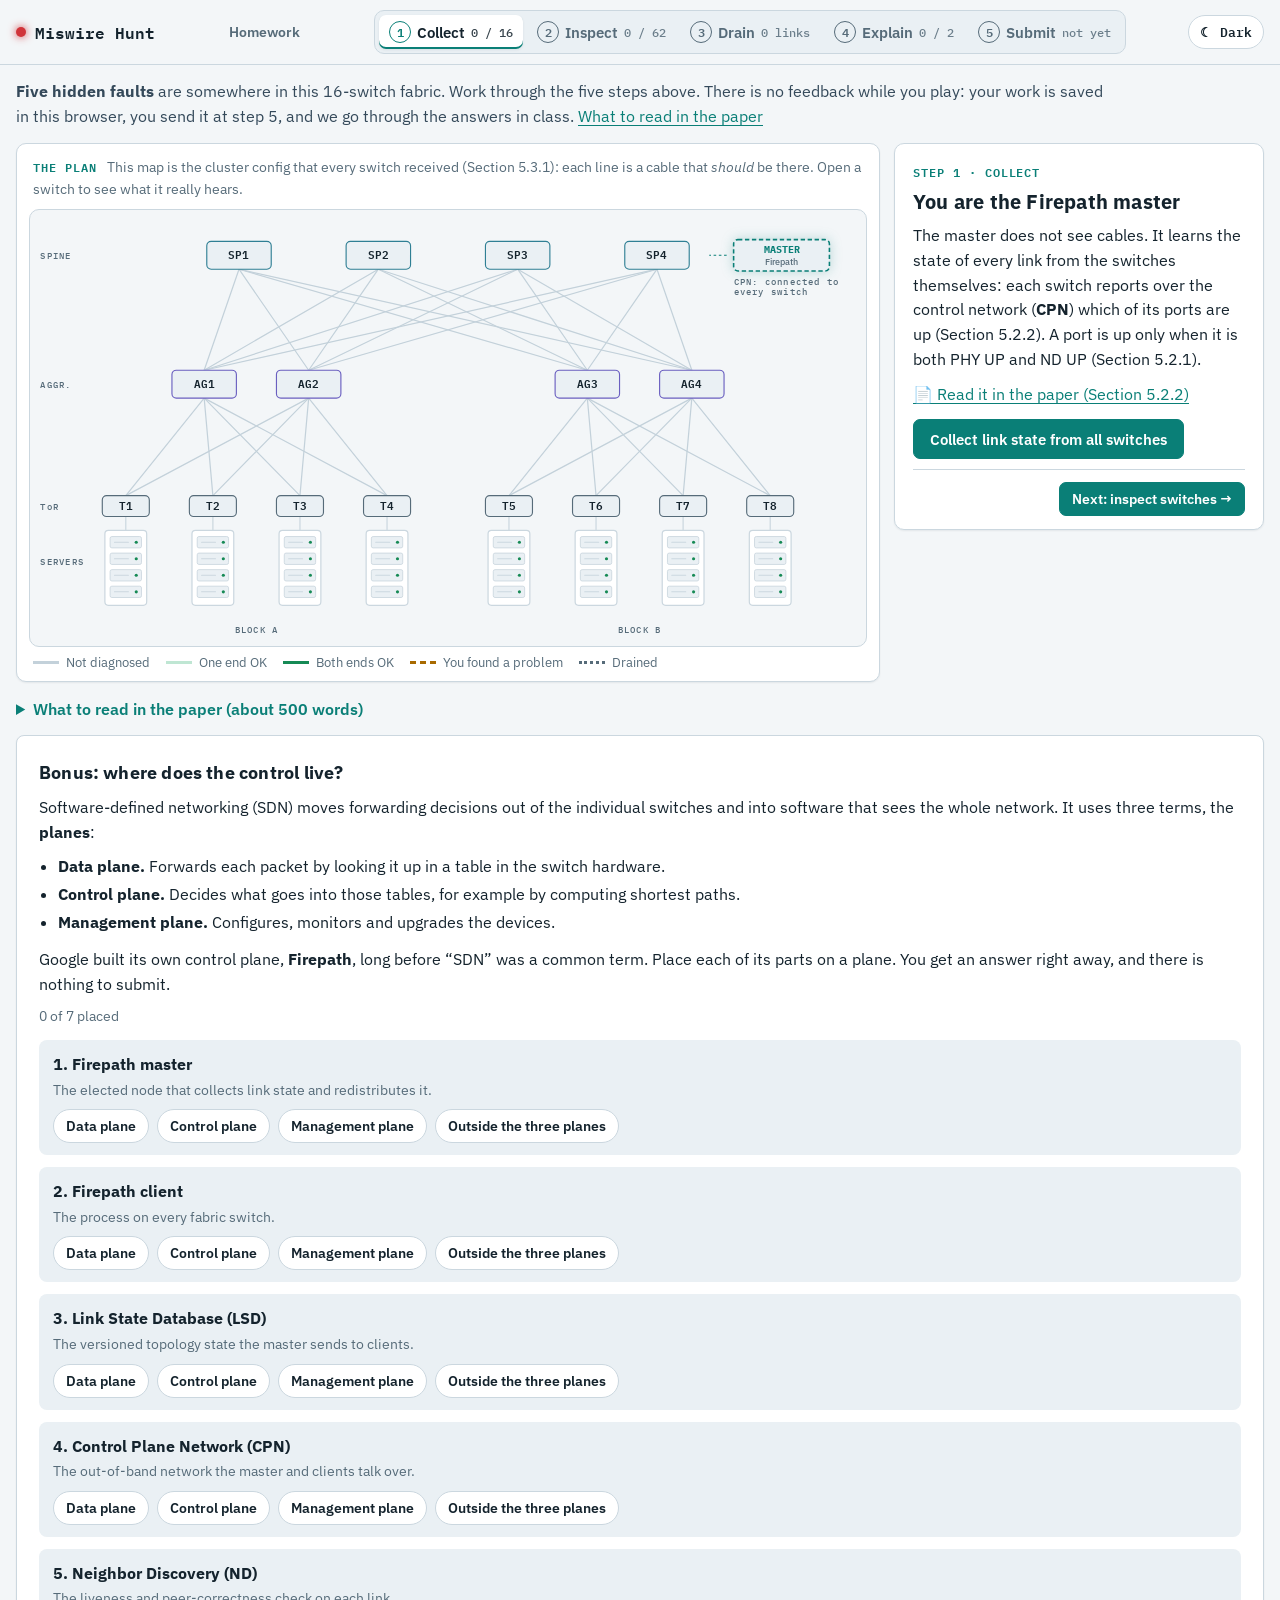
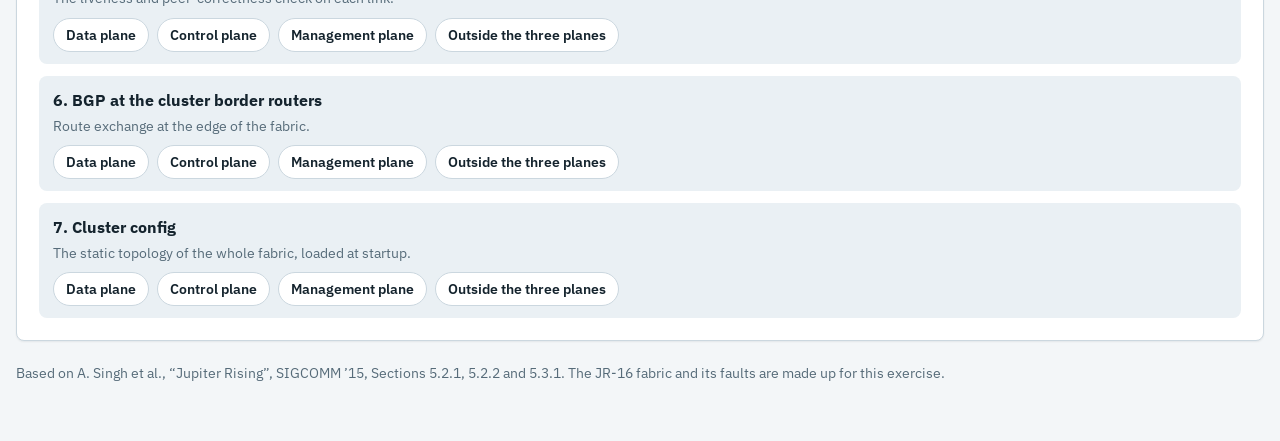
==== commit b2e87223: "ex3: add the Unit 3 homework page (Jupiter and SDN) with links between the pages Co-Authored-By: Cla" ====
--- a/exercises/ex3/site/index.html
+++ b/exercises/ex3/site/index.html
@@ -14,6 +14,7 @@
 <div class="topbar">
   <div class="topbar-in">
     <span class="brand"><i class="led"></i>Miswire Hunt <small>JR-16 fabric bring-up</small></span>
+    <a class="pagelink" href="homework.html">Homework</a>
     <nav class="missions" id="missions" aria-label="Mission steps">
       <button type="button" class="ms" data-step="0"><span class="ms-n">1</span><span class="ms-t">Collect</span><span class="ms-v" id="m0v">0 / 16</span></button>
       <button type="button" class="ms" data-step="1"><span class="ms-n">2</span><span class="ms-t">Inspect</span><span class="ms-v" id="m1v">0 / 62</span></button>
--- a/exercises/ex3/site/style.css
+++ b/exercises/ex3/site/style.css
@@ -387,7 +387,7 @@
 .mres .good { color: var(--ok); font-weight: 600; }
 
 /* ---------- console layout (map + inspector + mission bar) ---------- */
-.console-page .topbar-in { max-width: 1280px; flex-wrap: nowrap; }
+.console-page .topbar-in { max-width: 1280px; flex-wrap: nowrap; gap: 8px; }
 .console-page main { max-width: 1280px; padding-top: 14px; gap: 14px; }
 .missions { display: flex; gap: 4px; background: var(--panel2); border: 1px solid var(--line); border-radius: 10px; padding: 4px; }
 .ms { display: flex; align-items: center; gap: 8px; border: 0; background: transparent; color: var(--muted); font: 500 0.92rem var(--sans); padding: 6px 14px; border-radius: 7px; cursor: pointer; transition: background .15s, color .15s; }
@@ -534,3 +534,28 @@
 :root[data-theme="dark"] .clip { filter: brightness(.92); }
 .readlist { margin: 4px 0 10px; padding-left: 1.3em; }
 .readlist li { margin: 3px 0; }
+
+/* homework page and cross links */
+.pages { display: flex; gap: 4px; }
+.pages a, .pagelink { font: 600 0.88rem var(--sans); color: var(--muted); text-decoration: none; padding: 6px 12px; border-radius: 7px; white-space: nowrap; }
+.pages a:hover, .pagelink:hover { background: var(--tag-hover); color: var(--ink); }
+.pages a.on { background: var(--panel); color: var(--ink); box-shadow: inset 0 -2px 0 var(--accent); }
+.hw { max-width: 860px !important; }
+.hw p { max-width: 70ch; }
+.hwt td, .hwt th { vertical-align: top; text-align: left; }
+.hwt td:first-child { white-space: nowrap; }
+.callout { background: var(--glow); border-left: 4px solid var(--accent); padding: 8px 12px; border-radius: 4px; }
+.todo { background: #FFF1B8; color: #5B4300; padding: 1px 6px; border-radius: 4px; font-family: var(--mono); }
+.hw h2 .fine { font-weight: 400; margin-left: 6px; }
+.hwt { width: 100%; table-layout: auto; font: 0.94rem var(--sans); }
+.hwt th { font: 600 0.74rem var(--mono); text-transform: uppercase; letter-spacing: .05em; }
+.hwt td { font: 0.94rem/1.45 var(--sans); white-space: normal !important; overflow-wrap: anywhere; padding: 8px 10px; }
+.hwt td:first-child { white-space: nowrap !important; }
+.hw .tbl-wrap { overflow-x: visible; }
+.ms { white-space: nowrap; }
+.ms-v { white-space: nowrap; }
+.console-page .missions { flex-shrink: 0; }
+.console-page .topbar-in { flex-wrap: wrap; }
+.console-page .topbar-in { flex-wrap: nowrap; }
+.console-page .brand small { display: none; }
+.console-page .ms { padding: 6px 10px; gap: 6px; }
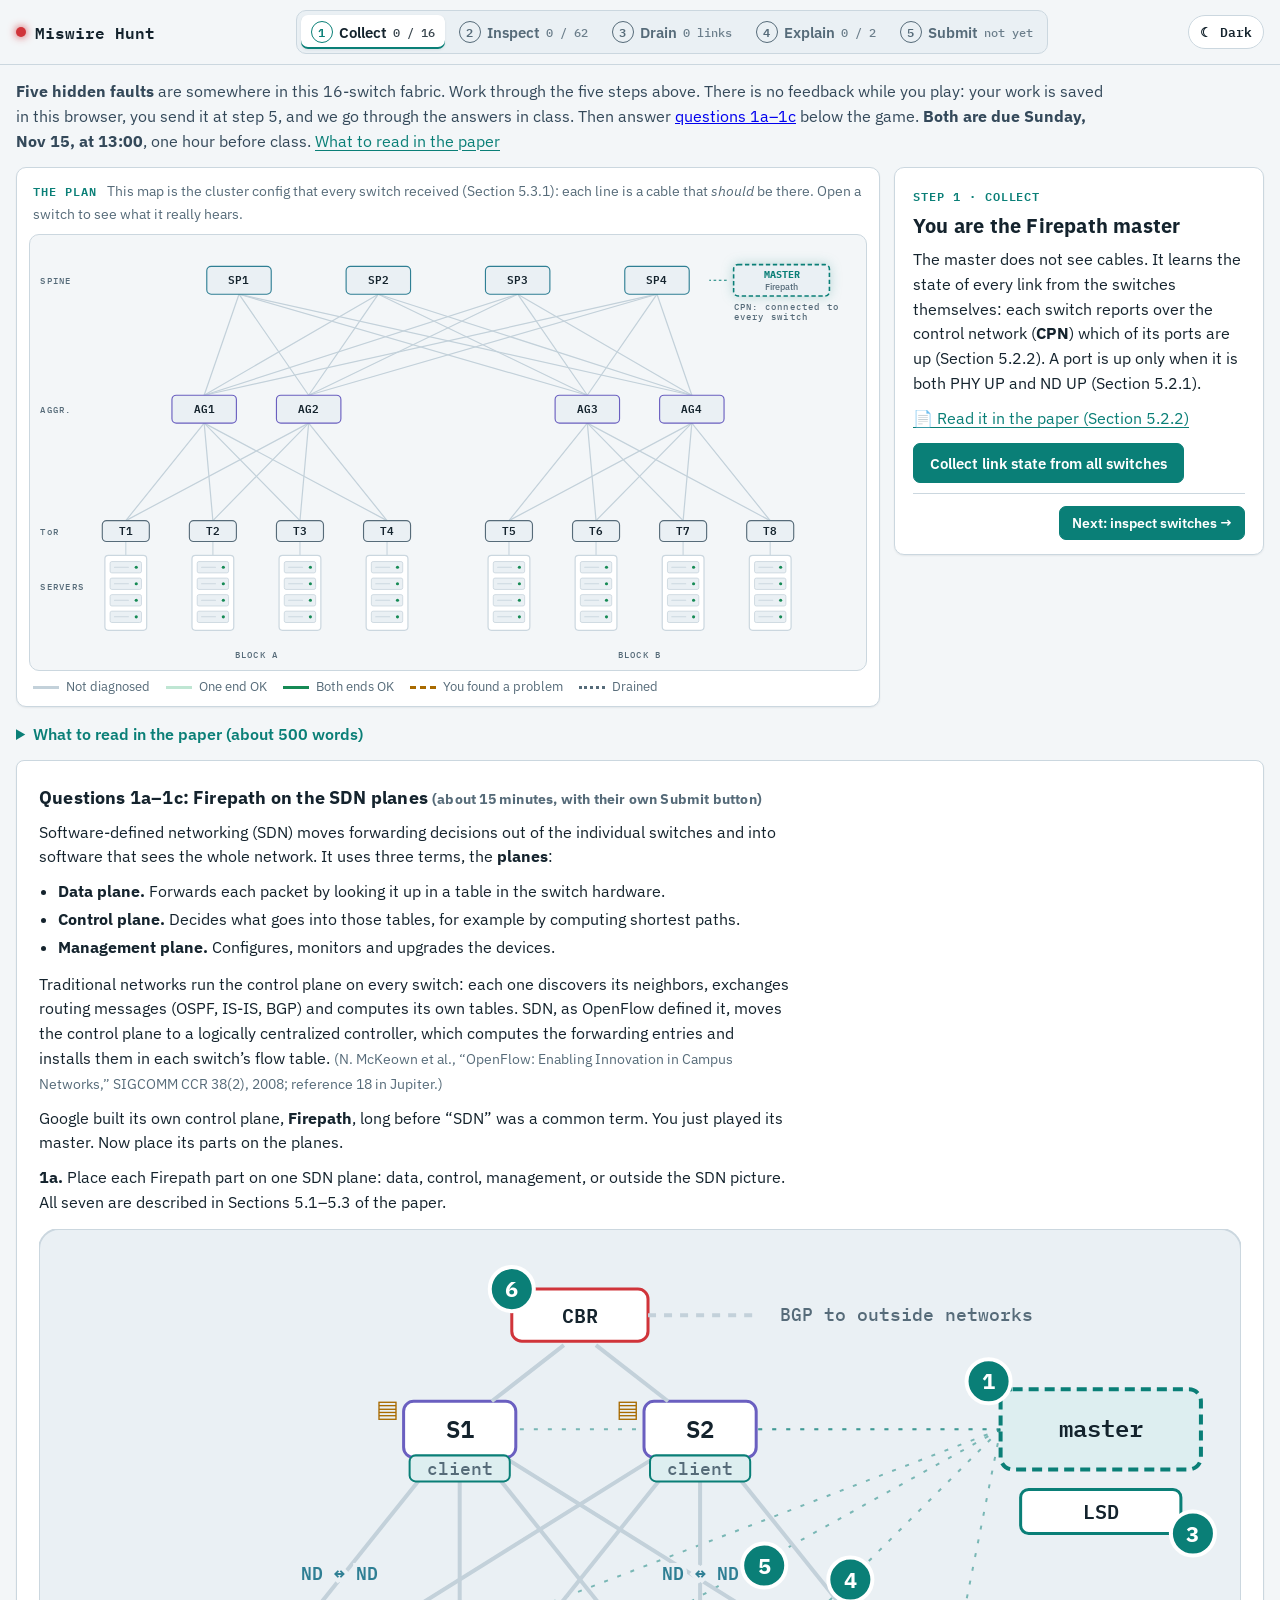
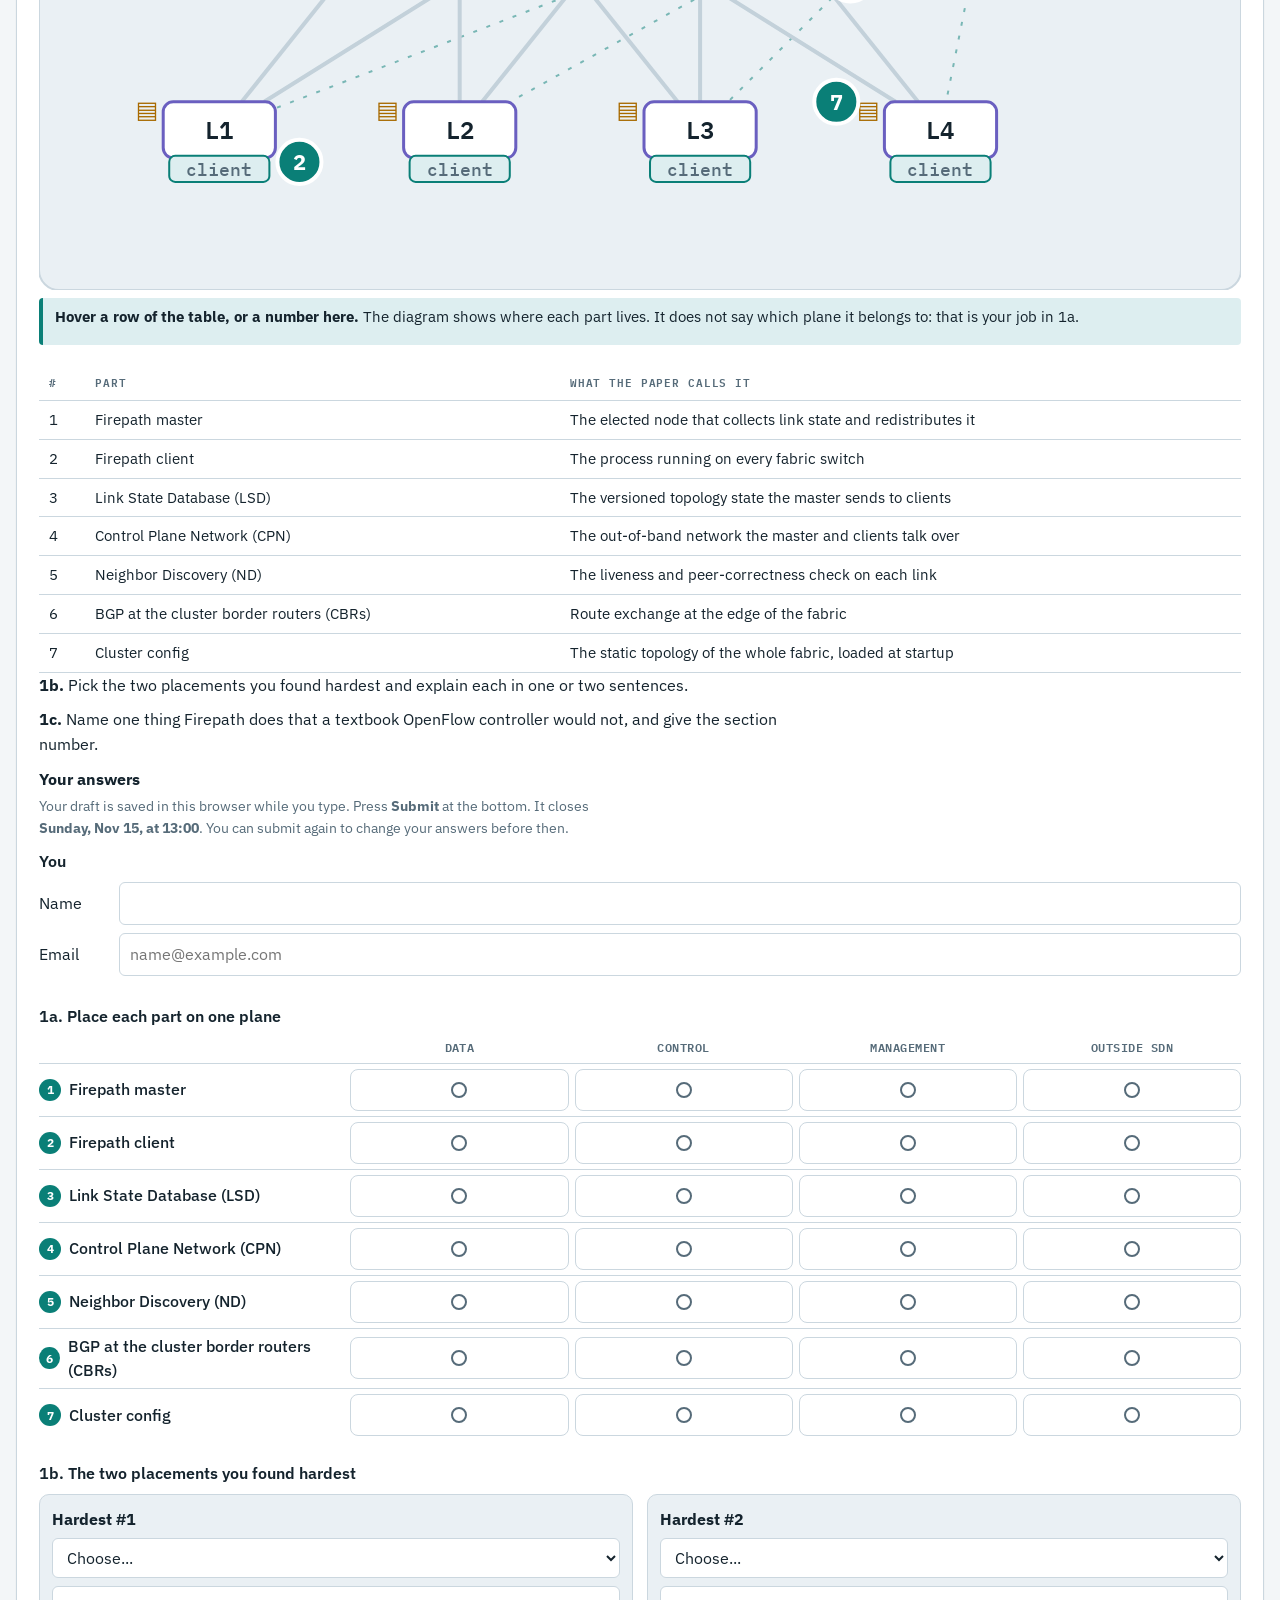
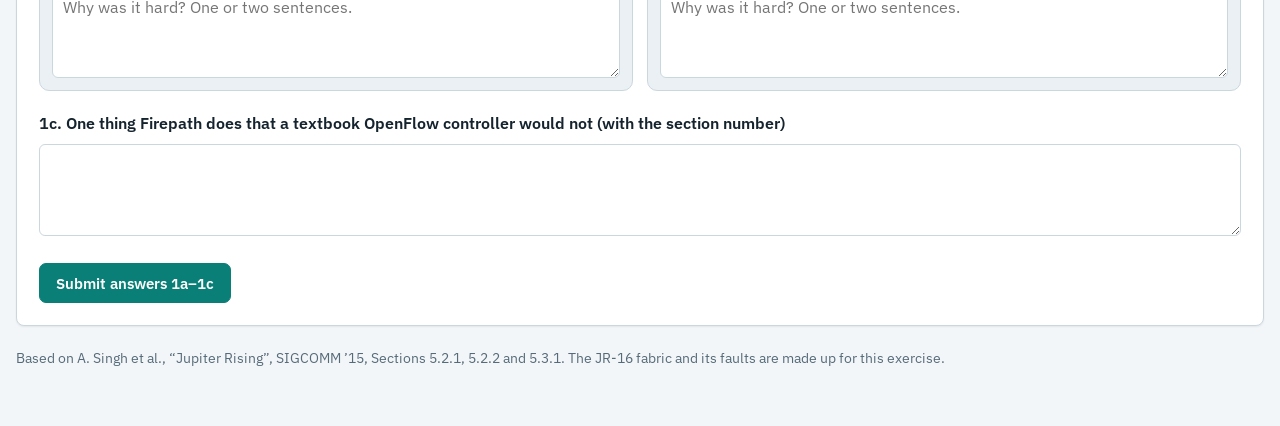
==== commit 1d888b42: "ex3: move homework questions 1a-1c under the game, retire homework.html - The game page gets a card " ====
--- a/exercises/ex3/site/index.html
+++ b/exercises/ex3/site/index.html
@@ -5,7 +5,7 @@
 <meta name="viewport" content="width=device-width, initial-scale=1">
 <title>Miswire Hunt</title>
 <link rel="preconnect" href="https://fonts.googleapis.com">
-<link rel="stylesheet" href="https://fonts.googleapis.com/css2?family=IBM+Plex+Mono:wght@400;500;600&family=IBM+Plex+Sans:wght@400;500;600;700&display=swap">
+<link rel="stylesheet" media="print" onload="this.media='all'" href="https://fonts.googleapis.com/css2?family=IBM+Plex+Mono:wght@400;500;600&family=IBM+Plex+Sans:wght@400;500;600;700&display=swap">
 <link rel="icon" href="data:image/svg+xml,%3Csvg xmlns=%22http://www.w3.org/2000/svg%22 viewBox=%220 0 32 32%22%3E%3Crect width=%2232%22 height=%2232%22 rx=%226%22 fill=%22%230A7F77%22/%3E%3Cpath d=%22M6 22V10l5 8 5-8v12M20 10h6M23 10v12%22 stroke=%22white%22 stroke-width=%223%22 fill=%22none%22/%3E%3C/svg%3E">
 <link rel="stylesheet" href="style.css">
 <script src="js/theme.js"></script>
@@ -14,7 +14,6 @@
 <div class="topbar">
   <div class="topbar-in">
     <span class="brand"><i class="led"></i>Miswire Hunt <small>JR-16 fabric bring-up</small></span>
-    <a class="pagelink" href="homework.html">Homework</a>
     <nav class="missions" id="missions" aria-label="Mission steps">
       <button type="button" class="ms" data-step="0"><span class="ms-n">1</span><span class="ms-t">Collect</span><span class="ms-v" id="m0v">0 / 16</span></button>
       <button type="button" class="ms" data-step="1"><span class="ms-n">2</span><span class="ms-t">Inspect</span><span class="ms-v" id="m1v">0 / 62</span></button>
@@ -28,7 +27,7 @@
 
 <main class="console-main">
   <div class="brief" id="brief">
-    <p><b>Five hidden faults</b> are somewhere in this 16-switch fabric. Work through the five steps above. There is no feedback while you play: your work is saved in this browser, you send it at step 5, and we go through the answers in class. <button type="button" class="linkbtn" id="paperBtn">What to read in the paper</button></p>
+    <p><b>Five hidden faults</b> are somewhere in this 16-switch fabric. Work through the five steps above. There is no feedback while you play: your work is saved in this browser, you send it at step 5, and we go through the answers in class. Then answer <a href="#part1">questions 1a&ndash;1c</a> below the game. <b>Both are due Sunday, Nov 15, at 13:00</b>, one hour before class. <button type="button" class="linkbtn" id="paperBtn">What to read in the paper</button></p>
   </div>
 
   <div class="console">
@@ -193,23 +192,54 @@
     <p class="fine">Clippings from A. Singh et al., SIGCOMM &rsquo;15 (pages 192-194). Highlights are ours.</p>
   </details>
 
-  <section class="card" id="planeCard">
-    <h2>Bonus: where does the control live?</h2>
-    <p class="fine" id="planeLock">Optional practice.</p>
-    <div id="planeBody" hidden>
-      <p>Software-defined networking (SDN) moves forwarding decisions out of the individual switches and into software that sees the whole network. It uses three terms, the <b>planes</b>:</p>
-      <ul class="pl-def">
-        <li><b>Data plane.</b> Forwards each packet by looking it up in a table in the switch hardware.</li>
-        <li><b>Control plane.</b> Decides what goes into those tables, for example by computing shortest paths.</li>
-        <li><b>Management plane.</b> Configures, monitors and upgrades the devices.</li>
-      </ul>
-      <p>Google built its own control plane, <b>Firepath</b>, long before &ldquo;SDN&rdquo; was a common term. Place each of its parts on a plane. You get an answer right away, and there is nothing to submit.</p>
-      <p class="fine" id="planeCount">0 of 7 placed</p>
-      <ol class="pl-list" id="planeList"></ol>
-      <div class="pl-done" id="planeDone" hidden>
-        <b>Look at the split.</b> The master holds the topology for the whole fabric, but each client computes its own forwarding table. In a textbook OpenFlow design the controller would do both and install ready-made entries. So Firepath is centralized in what it <i>knows</i> and distributed in what it <i>computes</i>. <span class="ref">(Section 5.2.2)</span>
-      </div>
-    </div>
+  <section class="card hw-in-game" id="part1">
+    <h2>Questions 1a&ndash;1c: Firepath on the SDN planes <span class="fine">(about 15 minutes, with their own Submit button)</span></h2>
+    <p>Software-defined networking (SDN) moves forwarding decisions out of the individual switches and into software that sees the whole network. It uses three terms, the <b>planes</b>:</p>
+    <ul class="pl-def">
+      <li><b>Data plane.</b> Forwards each packet by looking it up in a table in the switch hardware.</li>
+      <li><b>Control plane.</b> Decides what goes into those tables, for example by computing shortest paths.</li>
+      <li><b>Management plane.</b> Configures, monitors and upgrades the devices.</li>
+    </ul>
+    <p>Traditional networks run the control plane on every switch: each one discovers its neighbors, exchanges routing messages (OSPF, IS-IS, BGP) and computes its own tables. SDN, as OpenFlow defined it, moves the control plane to a logically centralized controller, which computes the forwarding entries and installs them in each switch&rsquo;s flow table. <span class="fine">(N. McKeown et al., &ldquo;OpenFlow: Enabling Innovation in Campus Networks,&rdquo; SIGCOMM CCR 38(2), 2008; reference 18 in Jupiter.)</span></p>
+    <p>Google built its own control plane, <b>Firepath</b>, long before &ldquo;SDN&rdquo; was a common term. You just played its master. Now place its parts on the planes.</p>
+    <p><b>1a.</b> Place each Firepath part on one SDN plane: data, control, management, or outside the SDN picture. All seven are described in Sections 5.1&ndash;5.3 of the paper.</p>
+    <div class="hv hp" id="partsDiagram"></div>
+    <div class="tbl-wrap"><table class="ports hwt" id="partsTable">
+      <thead><tr><th>#</th><th>Part</th><th>What the paper calls it</th></tr></thead>
+      <tbody>
+        <tr data-part="1"><td>1</td><td>Firepath master</td><td>The elected node that collects link state and redistributes it</td></tr>
+        <tr data-part="2"><td>2</td><td>Firepath client</td><td>The process running on every fabric switch</td></tr>
+        <tr data-part="3"><td>3</td><td>Link State Database (LSD)</td><td>The versioned topology state the master sends to clients</td></tr>
+        <tr data-part="4"><td>4</td><td>Control Plane Network (CPN)</td><td>The out-of-band network the master and clients talk over</td></tr>
+        <tr data-part="5"><td>5</td><td>Neighbor Discovery (ND)</td><td>The liveness and peer-correctness check on each link</td></tr>
+        <tr data-part="6"><td>6</td><td>BGP at the cluster border routers (CBRs)</td><td>Route exchange at the edge of the fabric</td></tr>
+        <tr data-part="7"><td>7</td><td>Cluster config</td><td>The static topology of the whole fabric, loaded at startup</td></tr>
+      </tbody>
+    </table></div>
+    <p><b>1b.</b> Pick the two placements you found hardest and explain each in one or two sentences.</p>
+    <p><b>1c.</b> Name one thing Firepath does that a textbook OpenFlow controller would not, and give the section number.</p>
+
+    <h3 class="sub">Your answers</h3>
+    <p class="fine">Your draft is saved in this browser while you type. Press <b>Submit</b> at the bottom. It closes <b>Sunday, Nov 15, at 13:00</b>. You can submit again to change your answers before then.</p>
+    <form id="hwForm" novalidate>
+      <fieldset><legend>You</legend>
+        <div class="hw-row"><label for="hwName">Name</label><input id="hwName" type="text" maxlength="120" autocomplete="name"></div>
+        <div class="hw-row"><label for="hwEmail">Email</label><input id="hwEmail" type="email" maxlength="254" autocomplete="email" placeholder="name@example.com" required></div>
+      </fieldset>
+      <fieldset><legend>1a. Place each part on one plane</legend>
+        <div class="hw-grid" id="hwPlace"></div>
+      </fieldset>
+      <fieldset><legend>1b. The two placements you found hardest</legend>
+        <div class="hw-hard">
+          <div class="hw-hcard"><div class="hw-hhead"><b>Hardest #1</b><select id="h1p1" aria-label="Part for hardest placement 1"></select></div><textarea id="h1t1" rows="3" maxlength="1500" placeholder="Why was it hard? One or two sentences."></textarea></div>
+          <div class="hw-hcard"><div class="hw-hhead"><b>Hardest #2</b><select id="h1p2" aria-label="Part for hardest placement 2"></select></div><textarea id="h1t2" rows="3" maxlength="1500" placeholder="Why was it hard? One or two sentences."></textarea></div>
+        </div>
+      </fieldset>
+      <fieldset><legend>1c. One thing Firepath does that a textbook OpenFlow controller would not (with the section number)</legend>
+        <textarea id="h1c" rows="3" maxlength="1500"></textarea>
+      </fieldset>
+      <div class="row"><button class="btn primary" id="hwSubmit" type="submit">Submit answers 1a&ndash;1c</button><span class="fine" id="hwMsg"></span></div>
+    </form>
   </section>
 
   <div class="toast" id="toast" role="status" aria-live="polite" hidden></div>
@@ -220,7 +250,8 @@
 <script src="js/puzzle.js"></script>
 <script src="js/topology.js"></script>
 <script src="js/map.js"></script>
-<script src="js/planes.js"></script>
+<script src="js/homework.js"></script>
+<script src="js/homework-form.js"></script>
 <script src="js/student.js"></script>
 </body>
 </html>
--- a/exercises/ex3/site/style.css
+++ b/exercises/ex3/site/style.css
@@ -559,3 +559,98 @@
 .console-page .topbar-in { flex-wrap: nowrap; }
 .console-page .brand small { display: none; }
 .console-page .ms { padding: 6px 10px; gap: 6px; }
+
+/* homework visuals */
+.hv { margin: 14px 0 18px; }
+.hv-h { font-size: 1rem; margin: 18px 0 4px; }
+.hv-tabs { display: flex; gap: 4px; flex-wrap: wrap; margin-bottom: 10px; }
+.hv-tabs button { border: 1px solid var(--line); background: var(--panel2); color: var(--ink); font: 600 0.88rem var(--sans); padding: 7px 14px; border-radius: 8px; cursor: pointer; }
+.hv-tabs button.on { background: var(--accent); border-color: var(--accent); color: var(--accent-ink); }
+.hv-body { display: grid; grid-template-columns: minmax(0, 1.5fr) minmax(220px, 1fr); gap: 14px; align-items: start; }
+.hv-svg { width: 100%; height: auto; display: block; }
+.hv-bg { fill: var(--panel2); stroke: var(--line); }
+.hv-link { stroke: var(--idle); stroke-width: 2; }
+.hv-link.dead { stroke: var(--bad); stroke-dasharray: 5 4; }
+.hv-cpn line { stroke: var(--accent); stroke-width: 1; stroke-dasharray: 2 5; opacity: .5; }
+.hv-node rect { fill: var(--panel); stroke: var(--nd-ag); stroke-width: 1.5; transition: stroke .3s, fill .3s; }
+.hv-node text, .hv-hub text { font: 600 12px var(--mono); fill: var(--ink); }
+.hv-hub rect { fill: var(--glow); stroke: var(--accent); stroke-width: 2; stroke-dasharray: 5 3; }
+.hv-hub text.sub, .hv-svg .sub { font: 500 9px var(--mono); fill: var(--muted); }
+.hv-node.alert rect { stroke: var(--bad); fill: var(--fault-bg); }
+.hv-node.work rect, .hv-hub.work rect { fill: var(--glow); stroke: var(--accent); }
+.hv-none { font: 500 11px var(--mono); fill: var(--muted); }
+.hv-cap { font: 500 9px var(--mono); fill: var(--muted); letter-spacing: .1em; text-transform: uppercase; }
+.hv-x { font: 700 20px var(--sans); fill: var(--bad); }
+.hv-pk { fill: var(--accent); filter: drop-shadow(0 0 4px var(--accent-glow)); }
+.hv-pk.gray { fill: var(--muted); }
+.hv-gear { font: 700 16px var(--sans); fill: var(--accent); animation: gearspin 1.2s ease-out; transform-box: fill-box; transform-origin: center; }
+@keyframes gearspin { from { transform: rotate(-180deg); opacity: 0; } to { transform: none; opacity: 1; } }
+.hv-entry { font: 700 13px var(--sans); fill: var(--ok); }
+.hv-lsd { font: 600 10px var(--mono); fill: var(--accent); }
+.hv-side { display: flex; flex-direction: column; gap: 10px; }
+.hv-steps { list-style: none; margin: 0; padding: 0; display: flex; flex-direction: column; gap: 6px; }
+.hv-steps li { display: flex; gap: 10px; align-items: flex-start; padding: 8px 10px; border: 1px solid var(--line); border-radius: 8px; font-size: 0.92rem; color: var(--muted); transition: all .25s; }
+.hv-steps li .hv-n { flex: none; width: 22px; height: 22px; border-radius: 50%; border: 1.5px solid currentColor; display: grid; place-items: center; font: 600 0.78rem var(--mono); }
+.hv-steps li.on { color: var(--ink); border-color: var(--accent); background: var(--glow); }
+.hv-steps li.done { color: var(--ink); }
+.hv-steps li.done .hv-n { background: var(--ok); border-color: var(--ok); color: var(--on-ok); }
+.hv-facts { display: grid; grid-template-columns: repeat(3, 1fr); gap: 8px; margin: 12px 0 0; }
+.hv-facts > div { border: 1px solid var(--line); border-radius: 8px; padding: 8px 10px; }
+.hv-facts dt { font: 500 0.72rem var(--sans); text-transform: uppercase; letter-spacing: .05em; color: var(--muted); }
+.hv-facts dd { margin: 2px 0 0; font-size: 0.92rem; font-weight: 500; }
+/* firepath parts */
+.hp-b circle { fill: var(--accent); stroke: var(--panel); stroke-width: 2; cursor: pointer; }
+.hp-b text { font: 700 11px var(--sans); fill: var(--accent-ink); pointer-events: none; }
+.hp-client { fill: var(--glow); stroke: var(--accent); stroke-width: 1; }
+.hp-doc { font: 700 12px var(--sans); fill: var(--warn); }
+.hp-lsd { fill: var(--panel); stroke: var(--accent); stroke-width: 1.5; }
+.hv-svg .t { font: 600 10px var(--mono); fill: var(--ink); }
+.hp-nd { font: 600 9px var(--mono); fill: var(--nd-sp); paint-order: stroke; stroke: var(--panel2); stroke-width: 4px; }
+.hv-cbr { fill: var(--panel); stroke: var(--bad); stroke-width: 1.5; }
+.hp .hv-svg.dim [data-part] { opacity: .35; transition: opacity .2s; }
+.hp .hv-svg.dim [data-part].lit { opacity: 1; }
+.hp .hv-svg [data-part].lit rect, .hp .hv-svg [data-part].lit text.hp-nd { filter: drop-shadow(0 0 5px var(--accent)); }
+.hp .hv-svg g.hv-cpn.lit line { stroke-width: 2; opacity: 1; }
+.hp-info { margin-top: 8px; min-height: 3.2em; padding: 8px 12px; background: var(--glow); border-left: 4px solid var(--accent); border-radius: 4px; font-size: 0.92rem; }
+tr[data-part] { transition: background .2s; cursor: default; }
+tr[data-part].lit { background: var(--glow); }
+@media (max-width: 760px) { .hv-body { grid-template-columns: 1fr; } .hv-facts { grid-template-columns: 1fr; } }
+
+/* homework form */
+#hwForm fieldset { border: 0; padding: 0; margin: 0 0 20px; }
+#hwForm legend { font-weight: 600; margin-bottom: 8px; padding: 0; }
+#hwForm textarea, #hwForm input[type="text"], #hwForm input[type="email"], #hwForm select { width: 100%; padding: 8px 10px; border: 1px solid var(--line); border-radius: 6px; background: var(--panel); color: var(--ink); font: inherit; }
+.hw-row { display: grid; grid-template-columns: 70px 1fr; gap: 10px; align-items: center; margin-bottom: 8px; }
+.hw-grid { display: grid; grid-template-columns: 1fr 230px; gap: 8px 14px; align-items: center; }
+.hw-pn { display: inline-grid; place-items: center; width: 22px; height: 22px; border-radius: 50%; background: var(--accent); color: var(--accent-ink); font: 700 0.75rem var(--sans); margin-right: 4px; }
+.hw-pair { display: grid; grid-template-columns: 250px 1fr; gap: 10px; margin-bottom: 10px; align-items: start; }
+.hw-opt { display: flex; gap: 8px; align-items: center; padding: 6px 8px; border-radius: 6px; cursor: pointer; }
+.hw-opt:hover { background: var(--panel2); }
+@media (max-width: 760px) { .hw-grid, .hw-pair { grid-template-columns: 1fr; } }
+.hw-grid { display: block; }
+.hwp-head, .hwp-row { display: grid; grid-template-columns: minmax(200px, 1.4fr) repeat(4, 1fr); gap: 6px; align-items: center; }
+.hwp-head { font: 600 0.74rem var(--mono); text-transform: uppercase; letter-spacing: .04em; color: var(--muted); padding: 0 0 6px; text-align: center; }
+.hwp-row { padding: 5px 0; border-top: 1px solid var(--line); }
+.hwp-name { display: flex; align-items: center; gap: 4px; font-weight: 500; }
+.hwp-cell { display: flex; justify-content: center; align-items: center; gap: 6px; padding: 7px 4px; border: 1.5px solid var(--line); border-radius: 8px; cursor: pointer; font-size: 0.84rem; background: var(--panel); transition: all .15s; }
+.hwp-cell:hover { border-color: var(--accent); }
+.hwp-cell input { position: absolute; opacity: 0; pointer-events: none; }
+.hwp-cell .hwp-dot { width: 12px; height: 12px; border-radius: 50%; border: 2px solid var(--muted); flex: none; }
+.hwp-cell:has(input:checked) { background: var(--accent); border-color: var(--accent); color: var(--accent-ink); font-weight: 600; }
+.hwp-cell:has(input:checked) .hwp-dot { border-color: var(--accent-ink); background: var(--accent-ink); }
+.hwp-cell:has(input:focus-visible) { outline: 3px solid var(--accent); outline-offset: 2px; }
+.hwp-head span { display: block; }
+.hwp-head { display: grid; }
+.hwp-head > span:first-child { display: block; }
+.hw-hard { display: grid; grid-template-columns: 1fr 1fr; gap: 14px; }
+.hw-hcard { border: 1px solid var(--line); border-radius: 10px; padding: 12px; background: var(--panel2); display: flex; flex-direction: column; gap: 8px; }
+.hw-hhead { display: flex; flex-direction: column; gap: 6px; }
+@media (max-width: 860px) { .hw-hard { grid-template-columns: 1fr; } .hwp-head { display: none; } .hwp-row { grid-template-columns: 1fr 1fr; } .hwp-name { grid-column: 1 / -1; } }
+.hwp-cell { padding: 12px 4px; } .hwp-cell .hwp-dot { width: 16px; height: 16px; }
+.hwp-row:hover { background: var(--panel2); }
+
+/* Questions 1a-1c under the game */
+.hw-in-game table.hwt { min-width: 0; }
+.hw-in-game .tbl-wrap { overflow-x: visible; }
+.hw-in-game p { max-width: 75ch; }
+.hw-in-game #hwForm { margin-top: 10px; }
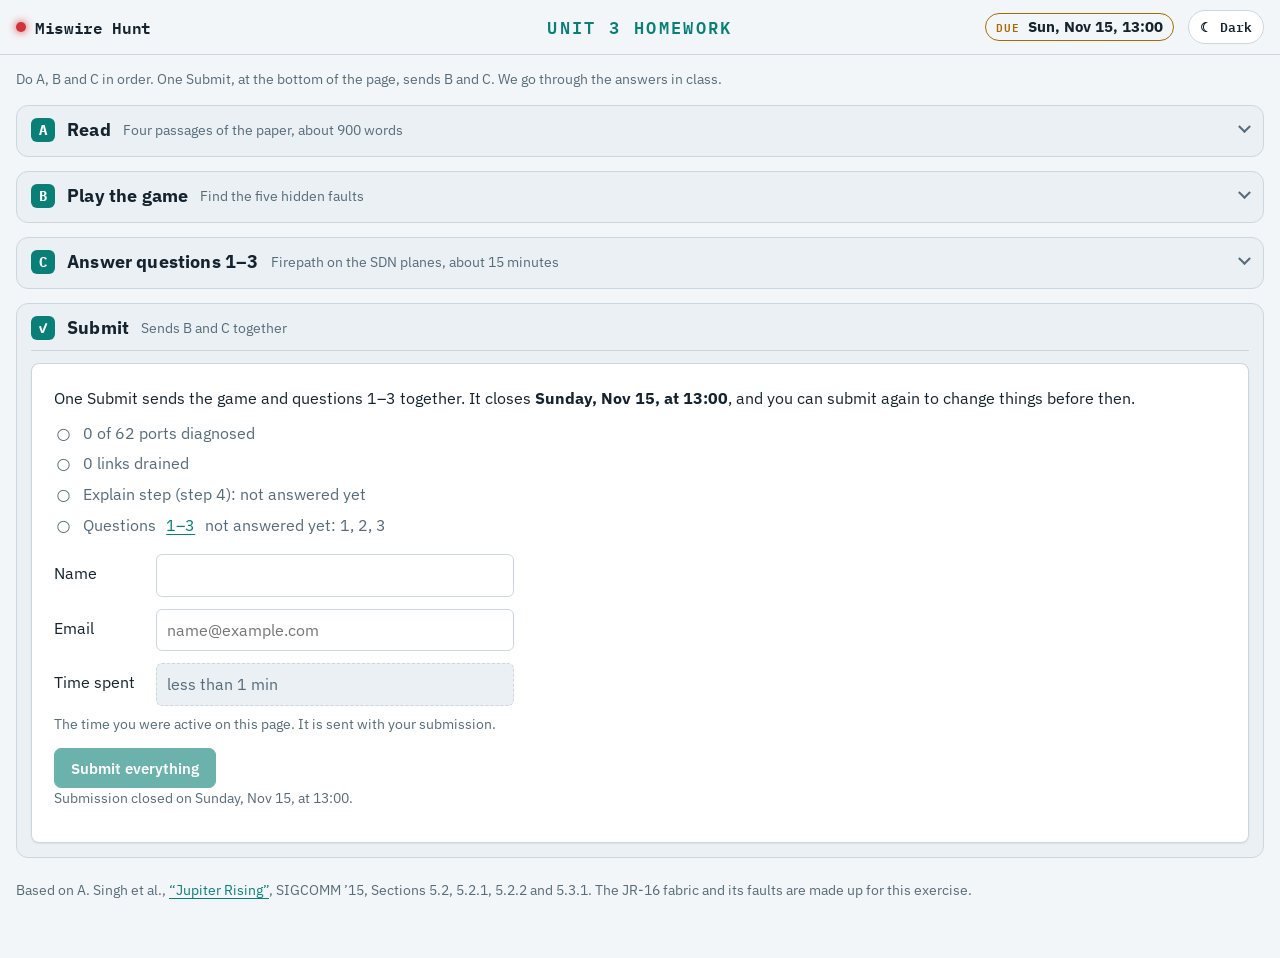
==== commit c164745b: "ex3: collapsible parts, wider map, more reading, time spent, deadline Page structure - Parts A (read" ====
--- a/exercises/ex3/site/index.html
+++ b/exercises/ex3/site/index.html
@@ -13,237 +13,249 @@
 <body class="console-page">
 <div class="topbar">
   <div class="topbar-in">
-    <span class="brand"><i class="led"></i>Miswire Hunt <small>JR-16 fabric bring-up</small></span>
-    <nav class="missions" id="missions" aria-label="Mission steps">
-      <button type="button" class="ms" data-step="0"><span class="ms-n">1</span><span class="ms-t">Collect</span><span class="ms-v" id="m0v">0 / 16</span></button>
-      <button type="button" class="ms" data-step="1"><span class="ms-n">2</span><span class="ms-t">Inspect</span><span class="ms-v" id="m1v">0 / 62</span></button>
-      <button type="button" class="ms" data-step="2"><span class="ms-n">3</span><span class="ms-t">Drain</span><span class="ms-v" id="m2v">0 links</span></button>
-      <button type="button" class="ms" data-step="3"><span class="ms-n">4</span><span class="ms-t">Explain</span><span class="ms-v" id="m3v">0 / 2</span></button>
-      <button type="button" class="ms" data-step="4"><span class="ms-n">5</span><span class="ms-t">Submit</span><span class="ms-v" id="m4v">not yet</span></button>
-    </nav>
-    <button class="theme-btn" id="themeBtn" type="button">&#9790; Dark</button>
+    <h1 class="brand"><i class="led"></i>Miswire Hunt</h1>
+    <span class="brief-k">Unit 3 homework</span>
+    <div class="topbar-hw">
+      <span class="due"><span class="due-l">Due</span> <b>Sun, Nov 15, 13:00</b></span>
+      <button class="theme-btn" id="themeBtn" type="button">&#9790; Dark</button>
+    </div>
   </div>
 </div>
 
 <main class="console-main">
-  <div class="brief" id="brief">
-    <p><b>Five hidden faults</b> are somewhere in this 16-switch fabric. Work through the five steps above. There is no feedback while you play: your work is saved in this browser, you send it at step 5, and we go through the answers in class. Then answer <a href="#part1">questions 1a&ndash;1c</a> below the game. <b>Both are due Sunday, Nov 15, at 13:00</b>, one hour before class. <button type="button" class="linkbtn" id="paperBtn">What to read in the paper</button></p>
-  </div>
-
-  <div class="console">
-    <section class="map-pane" aria-label="The plan">
-      <div class="map-head"><b>The plan</b> <span class="fine">This map is the cluster config that every switch received (Section 5.3.1): each line is a cable that <i>should</i> be there. Open a switch to see what it really hears.</span></div>
-      <div class="map-wrap"><svg id="map" viewBox="0 0 960 500" role="img" aria-label="Map of the JR-16 fabric"></svg></div>
-      <ul class="legend" id="legend">
-        <li><i class="lg lg-unknown"></i>Not diagnosed</li>
-        <li><i class="lg lg-half"></i>One end OK</li>
-        <li><i class="lg lg-verified"></i>Both ends OK</li>
-        <li><i class="lg lg-suspect"></i>You found a problem</li>
-        <li><i class="lg lg-drained"></i>Drained</li>
+  <header class="brief" id="brief">
+    <p class="fine">Do A, B and C in order. One Submit, at the bottom of the page, sends B and C. We go through the answers in class.</p>
+  </header>
+
+  <details class="part" id="paperBox">
+    <summary class="part-head"><span class="bpart-n" aria-hidden="true">A</span><h2 id="partAt">Read</h2><span class="part-sub">Four passages of the paper, about 900 words</span><span class="part-chev" aria-hidden="true"></span></summary>
+    <div class="part-body">
+      <p><a href="https://github.com/shaygol/data-centers-and-ai-networks/blob/main/articles/Jupiter%20Rising%20-%20Decade%20of%20Clos%20Topologies%20in%20Google%20Datacenter%20Network_v2.pdf" target="_blank" rel="noopener">&ldquo;Jupiter Rising: A Decade of Clos Topologies and Centralized Control in Google&rsquo;s Datacenter Network&rdquo; SIGCOMM &rsquo;15.</a><br> You need four passages:</p>
+      <ul class="readlist">
+        <li><b>Section 5.2</b> (Routing): the opening paragraph. It names the parts of Firepath you place in Part C.</li>
+        <li><b>Section 5.2.1</b> (Neighbor Discovery): the whole section.</li>
+        <li><b>Section 5.2.2</b> (Firepath): from the start through the paragraph that starts &ldquo;At startup&rdquo;.</li>
+        <li><b>Section 5.3.1</b> (Configuration Generation Approach): the whole section.</li>
       </ul>
+      <p>Here they are, cut straight from the paper. Click one to enlarge it.</p>
+      <div class="clips">
+        <figure class="clip" id="clip-52">
+          <span class="tape"></span>
+          <img src="img/paper-5-2.png" alt="Section 5.2 Routing, opening paragraph: all switches are configured with the baseline or intended topology; they learn actual configuration and link state through pair-wise neighbor discovery; each switch exchanges its local view of connectivity with a centralized Firepath master, which redistributes global link state to all switches; switches locally calculate forwarding tables; a Firepath master election protocol keeps it robust; standard BGP is used only for route exchange at the edge of the fabric." loading="lazy">
+          <figcaption><b>Section 5.2</b> · Routing: the parts of Firepath (Part C)</figcaption>
+        </figure>
+        <figure class="clip" id="clip-521">
+          <span class="tape"></span>
+          <img src="img/paper-5-2-1.png" alt="Section 5.2.1 Neighbor Discovery to Verify Connectivity (full text): ND compares expected and discovered peer IDs, a port is up only if PHY UP and ND UP, and ND also serves as a keepalive protocol." loading="lazy">
+          <figcaption><b>Section 5.2.1</b> · Neighbor Discovery: step 2 Inspect</figcaption>
+        </figure>
+        <figure class="clip" id="clip-522">
+          <span class="tape"></span>
+          <img src="img/paper-5-2-2.png" alt="Section 5.2.2 Firepath, through the At startup paragraph: Layer 3 routing to the ToRs via a custom IGP; a Firepath client runs on each fabric switch and redundant Firepath masters run on a subset of spine switches; clients talk to the elected master over the Control Plane Network (CPN). At startup each client is loaded with the cluster config, collects the state of its local interfaces and transmits it to the master; the master builds a Link State Database (LSD) and distributes it to all clients over the CPN; each client computes shortest path forwarding with ECMP." loading="lazy">
+          <figcaption><b>Section 5.2.2</b> · Firepath: steps 1 Collect and 3 Drain</figcaption>
+        </figure>
+        <figure class="clip" id="clip-531">
+          <span class="tape"></span>
+          <img src="img/paper-5-3-1.png" alt="Section 5.3.1 Configuration Generation Approach (full text): the cluster network is viewed top-down as a single static fabric of switches with pre-assigned roles; a pipeline generates the output files, including a common fabric configuration file; a single monolithic cluster configuration is distributed to all switches and each switch extracts its relevant portion." loading="lazy">
+          <figcaption><b>Section 5.3.1</b> · The plan: the map you see</figcaption>
+        </figure>
+      </div>
+      <p class="fine">Clippings from A. Singh et al., SIGCOMM &rsquo;15 (pages 192-194). Highlights are ours.</p>
+    </div>
+  </details>
+
+  <details class="part" id="partB">
+    <summary class="part-head"><span class="bpart-n" aria-hidden="true">B</span><h2 id="partBt">Play the game</h2><span class="part-sub">Find the five hidden faults</span><span class="part-chev" aria-hidden="true"></span></summary>
+    <div class="part-in">
+      <nav class="missions" id="missions" aria-label="Mission steps">
+        <button type="button" class="ms" data-step="0"><span class="ms-n">1</span><span class="ms-t">Collect</span><span class="ms-v" id="m0v">not yet</span></button>
+        <button type="button" class="ms" data-step="1"><span class="ms-n">2</span><span class="ms-t">Inspect</span><span class="ms-v" id="m1v">0 / 62</span></button>
+        <button type="button" class="ms" data-step="2"><span class="ms-n">3</span><span class="ms-t">Drain</span><span class="ms-v" id="m2v">0 links</span></button>
+        <button type="button" class="ms" data-step="3"><span class="ms-n">4</span><span class="ms-t">Explain</span><span class="ms-v" id="m3v">0 / 2</span></button>
+      </nav>
+    <div class="console">
+      <section class="map-pane" aria-label="The plan">
+        <div class="map-head"><b>The Plan:</b> <span class="fine">This map is the cluster config that every switch received as a static configuration (Section 5.3.1). Each line is a cable that <b><i>should</i></b> be there.</span></div>
+        <div class="map-head"><b>Discovery Protocol:</b> <span class="fine">Open a switch to see what it really hears on the links (ND).</span></div>
+        <div class="map-wrap"><svg id="map" viewBox="0 0 960 500" role="img" aria-label="Map of the JR-16 fabric"></svg></div>
+      <p class="fine swipe">Swipe the map sideways to see all of it.</p>
+        <ul class="legend" id="legend">
+          <li><i class="lg lg-unknown"></i>Not diagnosed</li>
+          <li><i class="lg lg-half"></i>One end OK</li>
+          <li><i class="lg lg-verified"></i>Both ends OK</li>
+          <li><i class="lg lg-suspect"></i>You found a problem</li>
+          <li><i class="lg lg-drained"></i>Drained</li>
+        </ul>
+      </section>
+
+      <aside class="inspector" id="inspector" aria-live="polite">
+        <!-- step 0: collect -->
+        <div class="step" id="step0" hidden>
+          <p class="step-k">Step 1 · Collect</p>
+          <h3>Collect the state of every link</h3>
+          <p>Firepath&rsquo;s master does not see cables. It learns the state of every link from the switches themselves: each switch reports over the control network (<b>CPN</b>) which of its ports are up (Section 5.2.2). A port is up only when it is both PHY UP and ND UP (Section 5.2.1).</p>
+          <div class="row"><button class="btn primary" id="collectBtn" type="button">Collect link state from all switches</button></div>
+          <div id="lsd" hidden>
+            <p class="fine" id="lsdSum"></p>
+            <h4 class="sub">Link-state database: links that are down</h4>
+            <table class="lsd-tbl" id="lsdDown"></table>
+            <p class="fine">The master only knows <i>up</i> or <i>down</i>, not why. Inspect the switches to find out what is wrong. Not every problem takes a link down.</p>
+          </div>
+        </div>
+
+        <!-- step 1: inspect -->
+        <div class="step" id="step1">
+          <div class="empty" id="s1empty">
+            <p class="step-k">Step 2 · Inspect</p>
+            <h3>Pick a switch on the map</h3>
+            <p>Each switch checks its cables with <b>Neighbor Discovery</b>: it knows from the plan who should be at the other end, and it listens for who really is.</p>
+            <p class="fine">Start anywhere. Spines are on top, ToR switches at the bottom.</p>
+          </div>
+          <div id="s1dark" hidden>
+            <p class="step-k">Step 2 · Inspect</p>
+            <h3>T7 <span class="role">ToR switch</span></h3>
+            <p class="mono term">&gt; ssh admin@T7.cpn<br>&gt; connection timed out<br>&gt; ping T7.cpn: 100% packet loss</p>
+            <p>This switch does not answer, so it has no port table. Open its neighbours (AG3, AG4) and look at the ports that face T7.</p>
+          </div>
+          <div id="s1sw" hidden>
+            <p class="step-k">Step 2 · Inspect</p>
+            <h3 id="swTitle"></h3>
+            <h4 class="sub">Ports of this switch</h4>
+            <ol class="portlist" id="portList"></ol>
+            <p class="fine" id="probeHint">Click a port in the list, or its tab on the map.</p>
+            <div class="probe" id="probe" hidden>
+              <div class="wire" id="wire"></div>
+              <dl class="pv-facts">
+                <div><dt>PHY</dt><dd id="pvPhy"></dd></div>
+                <div><dt>Peer hears you</dt><dd id="pvHears"></dd></div>
+                <div><dt>Error rate</dt><dd id="pvErr"></dd></div>
+              </dl>
+              <div class="dbox" id="dbox">
+                <p class="dq"><span class="dq-n">&#9654;</span> Diagnose <b id="dqPort"></b> <span class="fine">(keys 1-6)</span></p>
+                <div class="dgrid" id="dgrid"></div>
+              </div>
+              <details class="cheat">
+                <summary>How to choose</summary>
+                <table class="how-tbl">
+                  <thead><tr><th>If you see</th><th>Pick</th></tr></thead>
+                  <tbody>
+                    <tr><td>PHY is DOWN</td><td><kbd>5</kbd><i style="--tc:#9AA7B2"></i>Link down</td></tr>
+                    <tr><td>PHY up, heard nothing</td><td><kbd>6</kbd><i style="--tc:#B58CFF"></i>Peer silent</td></tr>
+                    <tr><td>Heard a different port than the map</td><td><kbd>2</kbd><i style="--tc:var(--bad)"></i>Miswired</td></tr>
+                    <tr><td>Right peer, but it does not hear you</td><td><kbd>3</kbd><i style="--tc:#FF8C42"></i>One-way</td></tr>
+                    <tr><td>Right peer both ways, high error rate</td><td><kbd>4</kbd><i style="--tc:var(--warn)"></i>High errors</td></tr>
+                    <tr><td>None of these</td><td><kbd>1</kbd><i style="--tc:var(--ok)"></i>OK</td></tr>
+                  </tbody>
+                </table>
+                <p class="fine">Check both ends of a suspicious cable: a fault can look different from each end.</p>
+              </details>
+            </div>
+          </div>
+        </div>
+
+        <!-- step 2: drain -->
+        <div class="step" id="step2" hidden>
+          <p class="step-k">Step 3 · Drain</p>
+          <h3>Take broken links out of routing</h3>
+          <p>Act on what you found. <b>Click a cable on the map</b>, or a link in the list, to drain it. Click again to put it back. Then press <b>Recompute routes</b>: the master sends the new link state and every switch recomputes its paths (Section 5.2.2).</p>
+          <h4 class="sub">Links where you found a problem</h4>
+          <ul class="flagged" id="flagged"></ul>
+          <h4 class="sub">Drained <span class="fine" id="drainCount"></span></h4>
+          <ul class="flagged" id="drainList"></ul>
+          <div class="row"><button class="btn" id="recomputeBtn" type="button">Recompute routes</button></div>
+          <div class="mres" id="masterRes" hidden></div>
+          <p class="fine">Draining a working link costs capacity. A broken link left in costs reliability, and a miswired one can cause forwarding loops (Section 5.2.1).</p>
+        </div>
+
+        <!-- step 3: explain -->
+        <div class="step" id="step3" hidden>
+          <p class="step-k">Step 4 · Explain</p>
+          <h3>Two root-cause questions</h3>
+          <form id="rcForm">
+            <fieldset>
+              <legend>On AG3 and AG4, every port that faces <b>T7</b> has PHY up but hears nothing. What most likely happened?</legend>
+              <label><input type="radio" name="q1" value="cables"> Two separate cable faults</label>
+              <label><input type="radio" name="q1" value="power"> T7 lost power</label>
+              <label><input type="radio" name="q1" value="crash"> T7's software crashed</label>
+              <label><input type="radio" name="q1" value="miswire"> T7's cables are in the wrong ports</label>
+            </fieldset>
+            <fieldset>
+              <legend><b>SP3 p3</b> has PHY up but hears nothing from AG3 u3. What is the most likely cause?</legend>
+              <label><input type="radio" name="q2" value="crash"> AG3's software crashed</label>
+              <label><input type="radio" name="q2" value="oneway"> The link works in one direction only</label>
+              <label><input type="radio" name="q2" value="miswire"> The cable goes to a different switch</label>
+              <label><input type="radio" name="q2" value="down"> The cable is unplugged</label>
+            </fieldset>
+          </form>
+          <p class="fine">Answers are saved as you click.</p>
+        </div>
+
+        <div class="step-nav">
+          <button type="button" class="btn ghost" id="prevBtn">&larr; Back</button>
+          <button type="button" class="btn primary" id="nextBtn">Next step &rarr;</button>
+        </div>
+      </aside>
+    </div>
+    </div>
+  </details>
+
+  <details class="part" id="partC">
+    <summary class="part-head"><span class="bpart-n" aria-hidden="true">C</span><h2 id="partCt">Answer questions 1&ndash;3</h2><span class="part-sub">Firepath on the SDN planes, about 15 minutes</span><span class="part-chev" aria-hidden="true"></span></summary>
+    <div class="part-in">
+    <section class="card hw-in-game" id="part1">
+      <p>Software-defined networking (SDN) moves forwarding decisions out of the individual switches and into software that sees the whole network. It uses three terms, the <b>planes</b>:</p>
+      <ul class="pl-def">
+        <li><b>Data plane.</b> Forwards each packet by looking it up in a table in the switch hardware.</li>
+        <li><b>Control plane.</b> Decides what goes into those tables, for example by computing shortest paths.</li>
+        <li><b>Management plane.</b> Configures, monitors and upgrades the devices.</li>
+      </ul>
+      <p>Traditional networks run the control plane on every switch: each one discovers its neighbors, exchanges routing messages (OSPF, IS-IS, BGP) and computes its own tables. SDN, as OpenFlow defined it, moves the control plane to a logically centralized controller, which computes the forwarding entries and installs them in each switch&rsquo;s flow table. <span class="fine">(N. McKeown et al., &ldquo;OpenFlow: Enabling Innovation in Campus Networks,&rdquo; SIGCOMM CCR 38(2), 2008; reference 18 in Jupiter.)</span></p>
+      <p>Google built its own control plane, <b>Firepath</b>, long before &ldquo;SDN&rdquo; was a common term. In the game you saw its master collect link state and send it back out. Now place its parts on the planes.</p>
+      <p class="fine">Your draft is saved in this browser while you type. You send it with the one <b>Submit</b> at the bottom of this page.</p>
+      <form id="hwForm" novalidate>
+        <div class="q" role="group" aria-labelledby="q1">
+          <p class="q-t" id="q1"><b>1.</b> Place each Firepath part on one SDN plane: data, control, management, or outside the SDN picture. All seven are described in Sections 5.1&ndash;5.3 of the paper.</p>
+          <div class="q1-wrap">
+            <div class="hv hp" id="partsDiagram"></div>
+            <div class="hw-grid" id="hwPlace"></div>
+          </div>
+        </div>
+        <div class="q" role="group" aria-labelledby="q2">
+          <p class="q-t" id="q2"><b>2.</b> Pick the two placements you found hardest and explain each in one or two sentences.</p>
+          <div class="hw-hard">
+            <div class="hw-hcard"><div class="hw-hhead"><b>Hardest #1</b><select id="h1p1" aria-label="Part for hardest placement 1"></select></div><textarea id="h1t1" aria-label="Why hardest placement 1 was hard" rows="3" maxlength="1500" placeholder="Why was it hard? One or two sentences."></textarea></div>
+            <div class="hw-hcard"><div class="hw-hhead"><b>Hardest #2</b><select id="h1p2" aria-label="Part for hardest placement 2"></select></div><textarea id="h1t2" aria-label="Why hardest placement 2 was hard" rows="3" maxlength="1500" placeholder="Why was it hard? One or two sentences."></textarea></div>
+          </div>
+        </div>
+        <div class="q" role="group" aria-labelledby="q3">
+          <p class="q-t" id="q3"><b>3.</b> Name one thing Firepath does that a textbook OpenFlow controller would not, and give the section number.</p>
+          <textarea id="h1c" aria-label="Answer to question 3" rows="3" maxlength="1500"></textarea>
+        </div>
+      </form>
     </section>
-
-    <aside class="inspector" id="inspector" aria-live="polite">
-      <!-- step 0: collect -->
-      <div class="step" id="step0" hidden>
-        <p class="step-k">Step 1 · Collect</p>
-        <h2>You are the Firepath master</h2>
-        <p>The master does not see cables. It learns the state of every link from the switches themselves: each switch reports over the control network (<b>CPN</b>) which of its ports are up (Section 5.2.2). A port is up only when it is both PHY UP and ND UP (Section 5.2.1).</p>
-        <p><button type="button" class="linkbtn" data-clip="clip-522">&#128196; Read it in the paper (Section 5.2.2)</button></p>
-        <div class="row"><button class="btn primary" id="collectBtn" type="button">Collect link state from all switches</button></div>
-        <div id="lsd" hidden>
-          <p class="fine" id="lsdSum"></p>
-          <h3 class="sub">Link-state database: links that are down</h3>
-          <ul class="flagged" id="lsdDown"></ul>
-          <p class="fine">The master only knows <i>up</i> or <i>down</i>, not why. Inspect the switches to find out what is wrong. Not every problem takes a link down.</p>
-        </div>
-      </div>
-
-      <!-- step 1: inspect -->
-      <div class="step" id="step1">
-        <div class="empty" id="s1empty">
-          <p class="step-k">Step 2 · Inspect</p>
-          <h2>Pick a switch on the map</h2>
-          <p>Each switch checks its cables with <b>Neighbor Discovery</b>: it knows from the plan who should be at the other end, and it listens for who really is.</p>
-          <p class="fine">Start anywhere. Spines are on top, ToR switches at the bottom.</p>
-          <p><button type="button" class="linkbtn" data-clip="clip-521">&#128196; Read it in the paper (Section 5.2.1)</button></p>
-        </div>
-        <div id="s1dark" hidden>
-          <p class="step-k">Step 2 · Inspect</p>
-          <h2>T7 <span class="role">ToR switch</span></h2>
-          <p class="mono term">&gt; ssh admin@T7.cpn<br>&gt; connection timed out<br>&gt; ping T7.cpn: 100% packet loss</p>
-          <p>This switch does not answer, so it has no port table. Open its neighbours (AG3, AG4) and look at the ports that face T7.</p>
-        </div>
-        <div id="s1sw" hidden>
-          <p class="step-k">Step 2 · Inspect</p>
-          <h2 id="swTitle"></h2>
-          <div class="probe" id="probe" hidden>
-            <div class="wire" id="wire"></div>
-            <dl class="pv-facts">
-              <div><dt>PHY</dt><dd id="pvPhy"></dd></div>
-              <div><dt>Peer hears you</dt><dd id="pvHears"></dd></div>
-              <div><dt>Error rate</dt><dd id="pvErr"></dd></div>
-            </dl>
-            <div class="dbox" id="dbox">
-              <p class="dq"><span class="dq-n">&#9654;</span> Pick a diagnosis for <b id="dqPort"></b> <span class="fine">(or press 1-6)</span></p>
-              <div class="dgrid" id="dgrid"></div>
-            </div>
-            <details class="cheat">
-              <summary>How to choose</summary>
-              <ol>
-                <li><b>PHY</b> DOWN: <b>Link down</b></li>
-                <li>PHY up, heard nothing: <b>Peer silent</b></li>
-                <li>Heard a different port than the map shows: <b>Miswired</b></li>
-                <li>Right peer, but it does not hear you: <b>One-way</b></li>
-                <li>Right peer both ways, error rate high: <b>High errors</b></li>
-                <li>None of these: <b>OK</b></li>
-              </ol>
-              <p class="fine">Some faults look different from each end, so check both ends of a suspicious cable.</p>
-            </details>
-          </div>
-          <h3 class="sub">All ports of this switch</h3>
-          <ol class="portlist" id="portList"></ol>
-          <p class="fine" id="probeHint">Click a port in the list, or its tab on the map.</p>
-        </div>
-      </div>
-
-      <!-- step 2: drain -->
-      <div class="step" id="step2" hidden>
-        <p class="step-k">Step 3 · Drain</p>
-        <h2>You are the Firepath master</h2>
-        <p>The master gathers link state from every switch over the control network and the switches compute their routes from it (Section 5.2.2). <b>Click a cable on the map</b> to take it out of routing. Click again to put it back.</p>
-        <h3 class="sub">Links where you found a problem</h3>
-        <ul class="flagged" id="flagged"></ul>
-        <h3 class="sub">Drained <span class="fine" id="drainCount"></span></h3>
-        <ul class="flagged" id="drainList"></ul>
-        <div class="row"><button class="btn" id="recomputeBtn" type="button">Recompute routes</button></div>
-        <div class="mres" id="masterRes" hidden></div>
-        <p class="fine">Draining a working link costs capacity. A broken link left in costs reliability, and a miswired one can cause forwarding loops (Section 5.2.1).</p>
-      </div>
-
-      <!-- step 3: explain -->
-      <div class="step" id="step3" hidden>
-        <p class="step-k">Step 4 · Explain</p>
-        <h2>Two root-cause questions</h2>
-        <form id="rcForm">
-          <fieldset>
-            <legend>On AG3 and AG4, every port that faces <b>T7</b> has PHY up but hears nothing. What most likely happened?</legend>
-            <label><input type="radio" name="q1" value="cables"> Two separate cable faults</label>
-            <label><input type="radio" name="q1" value="power"> T7 lost power</label>
-            <label><input type="radio" name="q1" value="crash"> T7's software crashed</label>
-            <label><input type="radio" name="q1" value="miswire"> T7's cables are in the wrong ports</label>
-          </fieldset>
-          <fieldset>
-            <legend><b>SP3 p3</b> has PHY up but hears nothing from AG3 u3. What is the most likely cause?</legend>
-            <label><input type="radio" name="q2" value="crash"> AG3's software crashed</label>
-            <label><input type="radio" name="q2" value="oneway"> The link works in one direction only</label>
-            <label><input type="radio" name="q2" value="miswire"> The cable goes to a different switch</label>
-            <label><input type="radio" name="q2" value="down"> The cable is unplugged</label>
-          </fieldset>
-        </form>
-        <p class="fine">Answers are saved as you click.</p>
-      </div>
-
-      <!-- step 4: submit -->
-      <div class="step" id="step4" hidden>
-        <p class="step-k">Step 5 · Submit</p>
-        <h2>Send your work</h2>
-        <ul class="done-list" id="doneList"></ul>
-        <label class="nick" for="nick">Your email</label>
-        <input id="nick" type="email" maxlength="254" autocomplete="email" placeholder="name@example.com" required>
-        <div class="row"><button class="btn primary" id="submitBtn" type="button">Submit my work</button></div>
-        <p class="fine" id="submitMsg"></p>
-        <p class="fine">Nothing is graded. You can change things and submit again.</p>
-      </div>
-
-      <div class="step-nav">
-        <button type="button" class="btn ghost" id="prevBtn">&larr; Back</button>
-        <button type="button" class="btn primary" id="nextBtn">Next step &rarr;</button>
-      </div>
-    </aside>
-  </div>
-
-  <details class="why reading" id="paperBox">
-    <summary>What to read in the paper (about 500 words)</summary>
-    <p>A. Singh et al., &ldquo;Jupiter Rising: A Decade of Clos Topologies and Centralized Control in Google&rsquo;s Datacenter Network&rdquo;, SIGCOMM &rsquo;15. You need three short passages:</p>
-    <ul class="readlist">
-      <li><b>Section 5.2.1</b> (Neighbor Discovery): the whole section, one block of text.</li>
-      <li><b>Section 5.2.2</b> (Firepath): the paragraph that starts &ldquo;At startup&rdquo;.</li>
-      <li><b>Section 5.3.1</b> (Configuration): the last paragraph.</li>
-    </ul>
-    <p>Here they are, cut straight from the paper:</p>
-    <div class="clips">
-      <figure class="clip" id="clip-531">
-        <span class="tape"></span>
-        <img src="img/paper-5-3-1.png" alt="Section 5.3.1: We distribute a single monolithic cluster configuration to all switches (chassis and ToRs) in the cluster. Each switch simply extracts its relevant portion." loading="lazy">
-        <figcaption><b>Section 5.3.1</b> · The plan: the map you see</figcaption>
-      </figure>
-      <figure class="clip" id="clip-522">
-        <span class="tape"></span>
-        <img src="img/paper-5-2-2.png" alt="Section 5.2.2: each client collects the state of its local interfaces and transmits this state to the master. The master constructs a Link State Database (LSD) and distributes it to all clients over the CPN. Each client computes shortest path forwarding with ECMP." loading="lazy">
-        <figcaption><b>Section 5.2.2</b> · Firepath: steps 1 Collect and 3 Drain</figcaption>
-      </figure>
-      <figure class="clip tall" id="clip-521">
-        <span class="tape"></span>
-        <img src="img/paper-5-2-1.png" alt="Section 5.2.1 Neighbor Discovery to Verify Connectivity (full text): ND compares expected and discovered peer IDs, a port is up only if PHY UP and ND UP, and ND also serves as a keepalive protocol." loading="lazy">
-        <figcaption><b>Section 5.2.1</b> · Neighbor Discovery: step 2 Inspect</figcaption>
-      </figure>
-    </div>
-    <p class="fine">Clippings from A. Singh et al., SIGCOMM &rsquo;15 (pages 192-194). Highlights are ours.</p>
+    </div>
   </details>
 
-  <section class="card hw-in-game" id="part1">
-    <h2>Questions 1a&ndash;1c: Firepath on the SDN planes <span class="fine">(about 15 minutes, with their own Submit button)</span></h2>
-    <p>Software-defined networking (SDN) moves forwarding decisions out of the individual switches and into software that sees the whole network. It uses three terms, the <b>planes</b>:</p>
-    <ul class="pl-def">
-      <li><b>Data plane.</b> Forwards each packet by looking it up in a table in the switch hardware.</li>
-      <li><b>Control plane.</b> Decides what goes into those tables, for example by computing shortest paths.</li>
-      <li><b>Management plane.</b> Configures, monitors and upgrades the devices.</li>
-    </ul>
-    <p>Traditional networks run the control plane on every switch: each one discovers its neighbors, exchanges routing messages (OSPF, IS-IS, BGP) and computes its own tables. SDN, as OpenFlow defined it, moves the control plane to a logically centralized controller, which computes the forwarding entries and installs them in each switch&rsquo;s flow table. <span class="fine">(N. McKeown et al., &ldquo;OpenFlow: Enabling Innovation in Campus Networks,&rdquo; SIGCOMM CCR 38(2), 2008; reference 18 in Jupiter.)</span></p>
-    <p>Google built its own control plane, <b>Firepath</b>, long before &ldquo;SDN&rdquo; was a common term. You just played its master. Now place its parts on the planes.</p>
-    <p><b>1a.</b> Place each Firepath part on one SDN plane: data, control, management, or outside the SDN picture. All seven are described in Sections 5.1&ndash;5.3 of the paper.</p>
-    <div class="hv hp" id="partsDiagram"></div>
-    <div class="tbl-wrap"><table class="ports hwt" id="partsTable">
-      <thead><tr><th>#</th><th>Part</th><th>What the paper calls it</th></tr></thead>
-      <tbody>
-        <tr data-part="1"><td>1</td><td>Firepath master</td><td>The elected node that collects link state and redistributes it</td></tr>
-        <tr data-part="2"><td>2</td><td>Firepath client</td><td>The process running on every fabric switch</td></tr>
-        <tr data-part="3"><td>3</td><td>Link State Database (LSD)</td><td>The versioned topology state the master sends to clients</td></tr>
-        <tr data-part="4"><td>4</td><td>Control Plane Network (CPN)</td><td>The out-of-band network the master and clients talk over</td></tr>
-        <tr data-part="5"><td>5</td><td>Neighbor Discovery (ND)</td><td>The liveness and peer-correctness check on each link</td></tr>
-        <tr data-part="6"><td>6</td><td>BGP at the cluster border routers (CBRs)</td><td>Route exchange at the edge of the fabric</td></tr>
-        <tr data-part="7"><td>7</td><td>Cluster config</td><td>The static topology of the whole fabric, loaded at startup</td></tr>
-      </tbody>
-    </table></div>
-    <p><b>1b.</b> Pick the two placements you found hardest and explain each in one or two sentences.</p>
-    <p><b>1c.</b> Name one thing Firepath does that a textbook OpenFlow controller would not, and give the section number.</p>
-
-    <h3 class="sub">Your answers</h3>
-    <p class="fine">Your draft is saved in this browser while you type. Press <b>Submit</b> at the bottom. It closes <b>Sunday, Nov 15, at 13:00</b>. You can submit again to change your answers before then.</p>
-    <form id="hwForm" novalidate>
-      <fieldset><legend>You</legend>
-        <div class="hw-row"><label for="hwName">Name</label><input id="hwName" type="text" maxlength="120" autocomplete="name"></div>
-        <div class="hw-row"><label for="hwEmail">Email</label><input id="hwEmail" type="email" maxlength="254" autocomplete="email" placeholder="name@example.com" required></div>
-      </fieldset>
-      <fieldset><legend>1a. Place each part on one plane</legend>
-        <div class="hw-grid" id="hwPlace"></div>
-      </fieldset>
-      <fieldset><legend>1b. The two placements you found hardest</legend>
-        <div class="hw-hard">
-          <div class="hw-hcard"><div class="hw-hhead"><b>Hardest #1</b><select id="h1p1" aria-label="Part for hardest placement 1"></select></div><textarea id="h1t1" rows="3" maxlength="1500" placeholder="Why was it hard? One or two sentences."></textarea></div>
-          <div class="hw-hcard"><div class="hw-hhead"><b>Hardest #2</b><select id="h1p2" aria-label="Part for hardest placement 2"></select></div><textarea id="h1t2" rows="3" maxlength="1500" placeholder="Why was it hard? One or two sentences."></textarea></div>
-        </div>
-      </fieldset>
-      <fieldset><legend>1c. One thing Firepath does that a textbook OpenFlow controller would not (with the section number)</legend>
-        <textarea id="h1c" rows="3" maxlength="1500"></textarea>
-      </fieldset>
-      <div class="row"><button class="btn primary" id="hwSubmit" type="submit">Submit answers 1a&ndash;1c</button><span class="fine" id="hwMsg"></span></div>
-    </form>
+  <section class="part" id="partS" aria-labelledby="partSt">
+    <div class="part-head"><span class="bpart-n" aria-hidden="true">&#10003;</span><h2 id="partSt">Submit</h2><span class="part-sub">Sends B and C together</span></div>
+    <section class="card" id="submitCard" aria-label="Submit">
+      <p>One Submit sends the game and questions 1&ndash;3 together. It closes <b>Sunday, Nov 15, at 13:00</b>, and you can submit again to change things before then.</p>
+      <ul class="done-list" id="doneList"></ul>
+      <div class="hw-row"><label for="hwName">Name</label><input id="hwName" type="text" maxlength="120" autocomplete="name"></div>
+      <div class="hw-row"><label for="nick">Email</label><input id="nick" type="email" maxlength="254" autocomplete="email" placeholder="name@example.com" required></div>
+      <div class="hw-row"><label for="spent">Time spent</label><input id="spent" type="text" readonly tabindex="-1" aria-describedby="spentNote" value="less than 1 min"></div>
+      <p class="fine" id="spentNote">The time you were active on this page. It is sent with your submission.</p>
+      <div class="row"><button class="btn primary" id="submitBtn" type="button">Submit everything</button></div>
+      <p class="fine" id="submitMsg"></p>
+    </section>
   </section>
 
-  <div class="toast" id="toast" role="status" aria-live="polite" hidden></div>
-  <footer class="fine">Based on A. Singh et al., &ldquo;Jupiter Rising&rdquo;, SIGCOMM &rsquo;15, Sections 5.2.1, 5.2.2 and 5.3.1. The JR-16 fabric and its faults are made up for this exercise.</footer>
+  <dialog class="clip-modal" id="clipModal" aria-label="Paper clipping, enlarged">
+    <button type="button" class="clip-x" id="clipClose" aria-label="Close">&times;</button>
+    <img id="clipModalImg" alt="">
+    <p class="clip-cap" id="clipModalCap"></p>
+  </dialog>
+  <footer class="fine">Based on A. Singh et al., <a href="https://github.com/shaygol/data-centers-and-ai-networks/blob/main/articles/Jupiter%20Rising%20-%20Decade%20of%20Clos%20Topologies%20in%20Google%20Datacenter%20Network_v2.pdf" target="_blank" rel="noopener">&ldquo;Jupiter Rising&rdquo;</a>, SIGCOMM &rsquo;15, Sections 5.2, 5.2.1, 5.2.2 and 5.3.1. The JR-16 fabric and its faults are made up for this exercise.</footer>
 </main>
 <script src="js/config.js"></script>
 <script src="js/api.js"></script>
--- a/exercises/ex3/site/style.css
+++ b/exercises/ex3/site/style.css
@@ -2,7 +2,7 @@
 :root {
   /* light theme (default) */
   --bg: #F3F6F8; --panel: #FFFFFF; --panel2: #EAF0F4; --line: #CBD7DF; --ink: #14232D; --muted: #566B79;
-  --accent: #0A7F77; --accent-ink: #FFFFFF; --ok: #168A55; --ok-dim: #BFE6D3; --warn: #A86A00; --bad: #D0343A; --idle: #C3D1DA;
+  --accent: #0A7F77; --accent-ink: #FFFFFF; --ok: #168A55; --ok-dim: #7CC9A0; --warn: #A86A00; --bad: #D0343A; --idle: #C3D1DA;
   --soft: #34495A; --glow: #DDEEF0; --topbar: rgba(243,246,248,0.94); --sunk: #E4ECF1; --on-ok: #FFFFFF; --on-warn: #FFFFFF;
   --nd-reported: #D6EEEA; --nd-sp: #2F7F94; --nd-ag: #6A5FC0; --dash: #6C8190;
   --face1: #E8EEF2; --face2: #D9E3EA; --face-hi: rgba(255,255,255,0.7); --face-lo: rgba(0,0,0,0.06);
@@ -16,7 +16,7 @@
 }
 :root[data-theme="dark"] {
   --bg: #080F14; --panel: #0F1B24; --panel2: #132430; --line: #1E3443; --ink: #DDE9EF; --muted: #7C93A2;
-  --accent: #45E0D1; --accent-ink: #04201D; --ok: #3FD28A; --ok-dim: #1E6B4B; --warn: #F2B53D; --bad: #FF5A5F; --idle: #25394A;
+  --accent: #45E0D1; --accent-ink: #04201D; --ok: #3FD28A; --ok-dim: #2E9466; --warn: #F2B53D; --bad: #FF5A5F; --idle: #25394A;
   --soft: #B7C9D3; --glow: #0F2A33; --topbar: rgba(8,15,20,0.92); --sunk: #040A0D; --on-ok: #03170D; --on-warn: #1A1200;
   --nd-reported: #17343A; --nd-sp: #5EA6B8; --nd-ag: #8D83D6; --dash: #7C93A2;
   --face1: #1A2C38; --face2: #122029; --face-hi: rgba(255,255,255,0.05); --face-lo: rgba(0,0,0,0.3);
@@ -36,7 +36,7 @@
 /* top bar */
 .topbar { position: sticky; top: 0; z-index: 20; background: var(--topbar); backdrop-filter: blur(6px); border-bottom: 1px solid var(--line); }
 .topbar-in { max-width: 1040px; margin: 0 auto; padding: 10px 16px; display: flex; gap: 14px; align-items: center; justify-content: space-between; flex-wrap: wrap; }
-.brand { font: 600 1rem var(--mono); white-space: nowrap; display: flex; align-items: center; gap: 9px; }
+.brand { margin: 0; font: 600 1rem var(--mono); white-space: nowrap; display: flex; align-items: center; gap: 9px; }
 .brand small { color: var(--muted); font-weight: 400; }
 .led { width: 10px; height: 10px; border-radius: 50%; background: var(--bad); box-shadow: 0 0 9px var(--bad); display: inline-block; flex: none; transition: background .4s, box-shadow .4s; }
 .status-strip { display: flex; gap: 8px; flex-wrap: wrap; }
@@ -56,6 +56,7 @@
 h1 { font: 700 clamp(2.4rem, 7vw, 3.6rem) / 1 var(--sans); letter-spacing: -0.02em; margin: 0 0 16px; }
 h2 { font-size: 1.15rem; margin: 0 0 8px; letter-spacing: 0.01em; }
 h3 { font-size: 1rem; margin: 0 0 4px; }
+h4 { font-size: 1rem; margin: 0 0 4px; }
 .lede { font-size: 1.08rem; max-width: 62ch; color: var(--soft); }
 .lede b { color: var(--ink); }
 .steps { padding: 0 0 0 1.3em; margin: 16px 0 12px; max-width: 62ch; }
@@ -122,7 +123,7 @@
 #map .nd-reported rect { fill: var(--nd-reported); }
 #map .nd-me rect { stroke: var(--accent); stroke-width: 3; filter: drop-shadow(0 0 7px var(--accent-glow)); }
 #map .you { font: 700 10px var(--mono) !important; fill: var(--accent) !important; letter-spacing: 0.08em; }
-#map .blk, #map .tier { font: 500 10px var(--mono); fill: var(--muted); letter-spacing: 0.14em; }
+#map .blk, #map .tier { font: 500 12px var(--mono); fill: var(--muted); letter-spacing: 0.08em; }
 .legend { list-style: none; padding: 0; margin: 12px 0 0; display: flex; gap: 16px; flex-wrap: wrap; font-size: 0.82rem; color: var(--muted); }
 .legend li { display: flex; align-items: center; gap: 7px; }
 .lg { display: inline-block; width: 26px; height: 0; border-top: 3px solid var(--idle); }
@@ -301,6 +302,7 @@
 .done-list { list-style: none; margin: 8px 0 12px; padding: 0; display: grid; gap: 6px; }
 .done-list li { display: flex; gap: 10px; align-items: baseline; color: var(--muted); }
 .done-list li.ok { color: var(--ink); }
+.done-list a { color: var(--accent); text-underline-offset: 3px; }
 .done-list .tick { width: 1.2em; text-align: center; color: var(--muted); }
 .done-list li.ok .tick { color: var(--ok); font-weight: 700; }
 
@@ -369,7 +371,7 @@
 #map .cutmark text { font: 700 10px var(--sans); fill: var(--muted); }
 #map .nd-master rect { fill: var(--panel2); stroke: var(--accent); stroke-width: 1.8; stroke-dasharray: 5 3; }
 #map .nd-master text { font: 700 12px var(--mono); fill: var(--accent); }
-#map .nd-master text.sub { font: 500 10px var(--sans); fill: var(--muted); }
+#map .nd-master text.sub { font: 500 11px var(--sans); fill: var(--muted); }
 #map .cpn { stroke: var(--accent); stroke-width: 1.2; stroke-dasharray: 3 3; }
 #map [data-sw] { cursor: pointer; }
 .lg-drained { border-color: var(--muted); border-top-style: dotted; }
@@ -401,11 +403,21 @@
 .ms.on.done .ms-n { background: var(--accent); color: var(--accent-ink); }
 body.submitted .led { background: var(--ok); box-shadow: 0 0 9px var(--ok); }
 
-.brief { color: var(--soft); max-width: 110ch; }
+.brief { max-width: 110ch; display: grid; gap: 8px; color: var(--soft); }
 .brief p { margin: 0; }
+.topbar-hw { display: flex; align-items: center; gap: 8px 14px; margin-left: auto; white-space: nowrap; }
+.brief-k { font: 600 0.78rem var(--mono); letter-spacing: 0.1em; text-transform: uppercase; color: var(--accent); }
+/* top bar: brand left, unit label centered, due date and theme button right */
+.console-page .topbar-in { display: grid; grid-template-columns: 1fr auto 1fr; }
+.console-page .topbar-in > .brief-k { font-size: 1.05rem; letter-spacing: 0.14em; white-space: nowrap; }
+.console-page .topbar-hw { justify-self: end; }
+@media (max-width: 860px) { .console-page .topbar-in { display: flex; } .console-page .topbar-in > .brief-k { display: none; } .console-page .topbar-hw { gap: 8px; } }
+.due { font-size: 0.92rem; padding: 2px 10px; border: 1px solid var(--warn); border-radius: 99px; color: var(--ink); }
+.due-l { font: 600 0.7rem var(--mono); letter-spacing: 0.08em; text-transform: uppercase; color: var(--warn); margin-right: 4px; }
 .linkbtn { border: 0; background: none; color: var(--accent); font: 600 inherit var(--sans); font-size: inherit; padding: 0; cursor: pointer; text-decoration: underline; text-underline-offset: 3px; }
-
-.console { display: grid; grid-template-columns: minmax(0, 1fr) 370px; gap: 14px; align-items: start; }
+.linkbtn:hover { color: var(--ink); }
+
+.console { display: grid; grid-template-columns: minmax(0, 1fr) max(370px, 24rem); gap: 14px; align-items: stretch; }
 .map-pane { background: var(--panel); border: 1px solid var(--line); border-radius: 10px; padding: 10px 12px 8px; box-shadow: 0 1px 2px var(--card-shadow); }
 .map-pane .map-wrap { margin: 0; }
 .map-pane .legend { margin: 6px 4px 0; gap: 6px 16px; font-size: 0.82rem; }
@@ -413,15 +425,15 @@
 #map.drainmode .hit { cursor: pointer; }
 #map.drainmode .hit:hover { stroke: var(--accent-glow); }
 
-.inspector { position: sticky; top: 72px; max-height: calc(100vh - 86px); overflow: auto; background: var(--panel); border: 1px solid var(--line); border-radius: 10px; padding: 18px 18px 14px; box-shadow: 0 1px 2px var(--card-shadow); display: flex; flex-direction: column; gap: 10px; }
-.inspector h2 { font-size: 1.25rem; margin: 0 0 6px; display: flex; align-items: baseline; gap: 8px; flex-wrap: wrap; }
+.inspector { contain: size; min-height: 440px; overflow-y: auto; /* same height as the map: its content scrolls inside */ background: var(--panel); border: 1px solid var(--line); border-radius: 10px; padding: 18px 18px 14px; box-shadow: 0 1px 2px var(--card-shadow); display: flex; flex-direction: column; gap: 10px; }
+.inspector h3 { font-size: 1.25rem; margin: 0 0 6px; display: flex; align-items: baseline; gap: 8px; flex-wrap: wrap; }
 .inspector .role { font: 500 0.82rem var(--sans); color: var(--muted); }
 .inspector .swprog { margin-left: auto; font: 500 0.78rem var(--mono); color: var(--muted); }
 .step-k { font: 600 0.75rem var(--mono); text-transform: uppercase; letter-spacing: .08em; color: var(--accent); margin: 0 0 4px; }
 .inspector .sub { font-size: 0.88rem; margin: 14px 0 6px; color: var(--soft); }
 .term { background: var(--sock-bg); color: #9FE8C9; padding: 10px 12px; border-radius: 6px; font-size: 0.85rem; }
 
-.portlist { list-style: none; margin: 2px 0 6px; padding: 0; display: flex; flex-direction: column; gap: 2px; }
+.portlist { list-style: none; margin: 0 0 4px; padding: 0; display: grid; grid-template-columns: repeat(4, minmax(0, 1fr)); gap: 4px; }
 .pl { width: 100%; display: flex; align-items: center; gap: 10px; border: 1px solid transparent; background: var(--panel2); color: var(--ink); border-radius: 6px; padding: 3px 8px; cursor: pointer; font: 500 0.86rem var(--sans); text-align: left; }
 .pl:hover { border-color: var(--line); }
 .pl.on { border-color: var(--accent); background: var(--glow); }
@@ -466,11 +478,11 @@
 .inspector fieldset label { display: flex; gap: 8px; align-items: center; padding: 5px 8px; border-radius: 6px; cursor: pointer; font-size: 0.92rem; }
 .inspector fieldset label:hover { background: var(--panel2); }
 .inspector .nick { display: block; margin-top: 8px; font-weight: 500; }
-.inspector #nick { width: 100%; margin-top: 4px; padding: 8px 10px; border: 1px solid var(--line); border-radius: 6px; background: var(--panel); color: var(--ink); font: inherit; }
+.inspector #nick, #submitCard input[type=text], #submitCard input[type=email] { width: 100%; margin-top: 4px; padding: 8px 10px; border: 1px solid var(--line); border-radius: 6px; background: var(--panel); color: var(--ink); font: inherit; }
 .inspector .done-list { list-style: none; padding: 0; margin: 4px 0; }
 .inspector .done-list li { padding: 3px 0; }
 .inspector .done-list li.ok .tick { color: var(--ok); }
-.step-nav { display: flex; justify-content: space-between; gap: 8px; border-top: 1px solid var(--line); padding-top: 12px; margin-top: auto; }
+.step-nav { display: flex; justify-content: space-between; gap: 8px; border-top: 1px solid var(--line); padding: 12px 0 14px; margin: auto 0 -14px; position: sticky; bottom: -14px; background: var(--panel); }
 .step-nav .btn { padding: 7px 12px; font-size: 0.88rem; }
 .step-nav #nextBtn { margin-left: auto; }
 
@@ -498,8 +510,7 @@
 .dbox .dq { font-weight: 500; }
 @keyframes dpulse { 50% { box-shadow: 0 0 0 7px var(--accent-glow); } }
 .map-head { padding: 2px 4px 8px; font-size: 0.92rem; }
-.map-head b { font: 600 0.78rem var(--mono); text-transform: uppercase; letter-spacing: .08em; color: var(--accent); margin-right: 6px; }
-.portlist { display: grid; grid-template-columns: repeat(2, 1fr); }
+.map-head > b { font: 600 0.78rem var(--mono); text-transform: uppercase; letter-spacing: .08em; color: var(--accent); margin-right: 6px; }
 
 /* instructor answer map */
 #map .ans-real { stroke: var(--bad); stroke-width: 3; stroke-dasharray: 8 5; }
@@ -515,23 +526,28 @@
 #map .cpn-pk { fill: var(--accent); filter: drop-shadow(0 0 4px var(--accent-glow)); }
 #map .cpn-pk.lost { fill: var(--bad); }
 .st-up { color: var(--ok); font-weight: 600; } .st-down { color: var(--bad); font-weight: 600; }
-.lsd-row { grid-template-columns: 0 1fr auto; }
 
 /* paper clippings */
 .reading summary { font-size: 1.02rem; }
 .clips { display: grid; grid-template-columns: 1fr 1fr; gap: 26px 30px; margin: 18px 4px 10px; align-items: start; }
 .clip { position: relative; margin: 0; background: #FFFEF9; padding: 16px 16px 10px; border-radius: 2px; box-shadow: 0 2px 4px rgba(0,0,0,.12), 0 10px 24px rgba(20,35,45,.14); transform: rotate(-1deg); transition: transform .2s; }
 .clip:nth-child(2) { transform: rotate(0.8deg); }
-.clip.tall { grid-column: 2; grid-row: 1 / span 2; transform: rotate(0.6deg); }
-.clip:nth-child(2) { grid-column: 1; }
+.clip:nth-child(3) { transform: rotate(0.6deg); }
 .clip:hover { transform: rotate(0) scale(1.01); }
-.clip img { width: 100%; display: block; }
+.clip img { width: 100%; display: block; cursor: zoom-in; }
 .clip figcaption { font: 500 0.8rem var(--mono); color: #566B79; margin-top: 8px; border-top: 1px dashed #CBD7DF; padding-top: 6px; }
 .clip figcaption b { color: #0A7F77; }
 .clip .tape { position: absolute; top: -10px; left: 50%; width: 86px; height: 22px; margin-left: -43px; background: rgba(240,220,150,.65); transform: rotate(-3deg); box-shadow: 0 1px 2px rgba(0,0,0,.08); }
 .clip.flash { animation: clipflash 1.4s ease-out; }
 @keyframes clipflash { 0%, 40% { box-shadow: 0 0 0 6px var(--accent-glow), 0 10px 24px rgba(20,35,45,.14); } }
 :root[data-theme="dark"] .clip { filter: brightness(.92); }
+.clip-modal { border: 0; padding: 18px 18px 12px; background: #FFFEF9; color: #14232D; border-radius: 4px; box-shadow: 0 20px 60px rgba(0,0,0,.45); width: min(780px, 94vw); max-height: 92vh; overflow: auto; }
+.clip-modal::backdrop { background: rgba(8,15,20,.72); }
+.clip-modal img { width: 100%; height: auto; display: block; cursor: zoom-out; }
+.clip-cap { font: 500 0.85rem var(--mono); color: #566B79; margin: 10px 0 0; border-top: 1px dashed #CBD7DF; padding-top: 8px; }
+.clip-cap b { color: #0A7F77; }
+.clip-x { position: sticky; top: 0; float: right; margin: -6px -6px 0 0; z-index: 1; width: 34px; height: 34px; border-radius: 50%; border: 1px solid #CBD7DF; background: #fff; color: #14232D; font: 400 1.5rem/1 var(--sans); cursor: pointer; }
+.clip-x:hover { background: #EAF0F4; }
 .readlist { margin: 4px 0 10px; padding-left: 1.3em; }
 .readlist li { margin: 3px 0; }
 
@@ -549,15 +565,22 @@
 .hw h2 .fine { font-weight: 400; margin-left: 6px; }
 .hwt { width: 100%; table-layout: auto; font: 0.94rem var(--sans); }
 .hwt th { font: 600 0.74rem var(--mono); text-transform: uppercase; letter-spacing: .05em; }
-.hwt td { font: 0.94rem/1.45 var(--sans); white-space: normal !important; overflow-wrap: anywhere; padding: 8px 10px; }
+.hwt td { font: 0.94rem/1.45 var(--sans); white-space: normal !important; overflow-wrap: break-word; padding: 8px 10px; }
 .hwt td:first-child { white-space: nowrap !important; }
 .hw .tbl-wrap { overflow-x: visible; }
+/* the page is split into four blocks: A read, B game, C questions, then Submit */
+.part { background: var(--panel2); border: 1px solid var(--line); border-radius: 12px; padding: 12px 14px 14px; display: grid; gap: 12px; min-width: 0; scroll-margin-top: 70px; }
+.part-head { display: flex; align-items: center; gap: 6px 12px; flex-wrap: wrap; padding-bottom: 10px; border-bottom: 1px solid var(--line); }
+.part-head h2 { margin: 0; font: 700 1.1rem var(--sans); color: var(--ink); }
+.bpart-n { flex: none; width: 24px; height: 24px; border-radius: 6px; display: grid; place-items: center; background: var(--accent); color: var(--accent-ink); font: 700 0.85rem var(--mono); }
+.reading a, .console-main > footer a, .fine a { color: var(--accent); text-underline-offset: 3px; }
+.part-sub { color: var(--muted); font-size: 0.9rem; }
+.part-head .missions { margin-left: auto; background: var(--panel); }
 .ms { white-space: nowrap; }
 .ms-v { white-space: nowrap; }
 .console-page .missions { flex-shrink: 0; }
 .console-page .topbar-in { flex-wrap: wrap; }
 .console-page .topbar-in { flex-wrap: nowrap; }
-.console-page .brand small { display: none; }
 .console-page .ms { padding: 6px 10px; gap: 6px; }
 
 /* homework visuals */
@@ -613,13 +636,14 @@
 .hp .hv-svg g.hv-cpn.lit line { stroke-width: 2; opacity: 1; }
 .hp-info { margin-top: 8px; min-height: 3.2em; padding: 8px 12px; background: var(--glow); border-left: 4px solid var(--accent); border-radius: 4px; font-size: 0.92rem; }
 tr[data-part] { transition: background .2s; cursor: default; }
-tr[data-part].lit { background: var(--glow); }
+.hwp-row[data-part].lit { background: var(--glow); }
 @media (max-width: 760px) { .hv-body { grid-template-columns: 1fr; } .hv-facts { grid-template-columns: 1fr; } }
 
 /* homework form */
 #hwForm fieldset { border: 0; padding: 0; margin: 0 0 20px; }
 #hwForm legend { font-weight: 600; margin-bottom: 8px; padding: 0; }
 #hwForm textarea, #hwForm input[type="text"], #hwForm input[type="email"], #hwForm select { width: 100%; padding: 8px 10px; border: 1px solid var(--line); border-radius: 6px; background: var(--panel); color: var(--ink); font: inherit; }
+#submitCard .hw-row { max-width: 460px; grid-template-columns: 92px 1fr; }
 .hw-row { display: grid; grid-template-columns: 70px 1fr; gap: 10px; align-items: center; margin-bottom: 8px; }
 .hw-grid { display: grid; grid-template-columns: 1fr 230px; gap: 8px 14px; align-items: center; }
 .hw-pn { display: inline-grid; place-items: center; width: 22px; height: 22px; border-radius: 50%; background: var(--accent); color: var(--accent-ink); font: 700 0.75rem var(--sans); margin-right: 4px; }
@@ -648,9 +672,198 @@
 @media (max-width: 860px) { .hw-hard { grid-template-columns: 1fr; } .hwp-head { display: none; } .hwp-row { grid-template-columns: 1fr 1fr; } .hwp-name { grid-column: 1 / -1; } }
 .hwp-cell { padding: 12px 4px; } .hwp-cell .hwp-dot { width: 16px; height: 16px; }
 .hwp-row:hover { background: var(--panel2); }
-
-/* Questions 1a-1c under the game */
+/* plane name inside each cell: for screen readers on wide screens, visible on narrow ones where the column header is hidden */
+.hwp-lab { position: absolute; width: 1px; height: 1px; overflow: hidden; clip: rect(0 0 0 0); white-space: nowrap; }
+@media (max-width: 860px) { .hwp-lab { position: static; width: auto; height: auto; overflow: visible; clip: auto; } }
+
+/* Questions 1-3 under the game */
 .hw-in-game table.hwt { min-width: 0; }
 .hw-in-game .tbl-wrap { overflow-x: visible; }
 .hw-in-game p { max-width: 75ch; }
 .hw-in-game #hwForm { margin-top: 10px; }
+
+/* block A is a single header that opens the clippings */
+details.part { display: block; }
+details.part > summary.part-head { cursor: pointer; list-style: none; }
+details.part > summary.part-head::-webkit-details-marker { display: none; }
+details.part[open] > summary.part-head { margin-bottom: 12px; }
+details.part:not([open]) > summary.part-head { border-bottom: 0; padding-bottom: 0; }
+.part-chev { margin-left: auto; width: 9px; height: 9px; border-right: 2px solid var(--muted); border-bottom: 2px solid var(--muted); transform: rotate(45deg) translate(-2px, -2px); transition: transform .15s; }
+details.part[open] .part-chev { transform: rotate(-135deg) translate(-2px, -2px); }
+.part-body { color: var(--soft); }
+.part-body > p:first-child { margin-top: 0; }
+
+/* block C: each question sits right above its own answer */
+.q { padding-top: 16px; margin-top: 18px; border-top: 1px solid var(--line); }
+.q:first-child { margin-top: 10px; }
+.q-t { margin: 0 0 10px; }
+.hw-in-game .q .hv { margin-top: 10px; }
+
+/* dark theme: the yellow "pick a diagnosis" box was the loudest thing on the page */
+:root[data-theme="dark"] .dbox.todo { background: var(--glow); color: var(--ink); }
+
+/* narrow screens: one column, steps wrap, and the equal-height panel goes back to its natural height */
+@media (max-width: 1000px) {
+  .console { grid-template-columns: minmax(0, 1fr); }
+  .inspector { contain: none; min-height: 0; overflow-y: visible; }
+  .step-nav { position: static; margin: auto 0 0; }
+}
+@media (max-width: 900px) {
+  .part-head .missions { margin-left: 0; width: 100%; flex-wrap: wrap; }
+  .part { padding: 10px 10px 12px; }
+}
+
+.q .hw-grid { margin-top: 16px; }
+/* question 1: each part's one-line description under its name (it replaced the separate table) */
+.hwp-t { display: block; }
+.hwp-desc { display: block; font: 400 0.8rem var(--sans); color: var(--muted); margin-top: 1px; }
+.hwp-name .hw-pn { align-self: flex-start; margin-top: 2px; }
+/* inspector port list: compact tabs, a coloured dot per diagnosis */
+.portlist .pl { justify-content: space-between; padding: 4px 8px; }
+.pl-dot { width: 10px; height: 10px; border-radius: 50%; background: var(--tc); flex: none; }
+.pl-dot.none { background: transparent; border: 1.5px dashed var(--muted); }
+#s1sw > .sub { margin: 6px 0 4px; }
+/* keep the six diagnosis buttons above the Back/Next bar on a ~1000px-tall screen */
+#s1sw .pv-facts { margin: 6px 0 8px; }
+#s1sw .dg { padding: 6px 9px; }
+#s1sw .probe { padding-top: 8px; }
+/* parts B and C are collapsible like A; the step bar sits at the top of B's content, not in its header */
+.part-in { display: grid; gap: 12px; min-width: 0; }
+.part-in > .missions { justify-self: start; background: var(--panel); }
+@media (max-width: 900px) { .part-in > .missions { justify-self: stretch; flex-wrap: wrap; } }
+/* paper clippings: one per row on narrow screens, so the text stays readable */
+@media (max-width: 720px) { .clips { grid-template-columns: minmax(0, 1fr); gap: 22px; } }
+/* Step 1 (Collect): the link-state database as one table, a row per link. A row opens its first switch. */
+.lsd-tbl { width: 100%; border-collapse: separate; border-spacing: 0 3px; }
+.lsd-tbl th { font: 600 0.66rem var(--mono); letter-spacing: .07em; text-transform: uppercase; color: var(--muted); text-align: left; padding: 0 8px 2px; }
+.lsd-tbl th[colspan] { text-align: center; }
+.lsd-tbl td { background: var(--panel); border: solid var(--line); border-width: 1px 0; padding: 6px 4px; vertical-align: middle; }
+.lsd-tbl td:first-child { border-left-width: 1px; border-radius: 6px 0 0 6px; padding-left: 8px; }
+.lsd-tbl td:last-child { border-right-width: 1px; border-radius: 0 6px 6px 0; padding-right: 8px; }
+.lsd-tbl tr[data-open] { cursor: pointer; }
+.lsd-tbl tr[data-open]:hover td, .lsd-tbl tr[data-open]:focus-within td { border-color: var(--accent); }
+.lsd-link { width: 99%; }
+.lsd-go { all: unset; cursor: pointer; font: 500 0.8rem/1.35 var(--mono); color: var(--ink); }
+.lsd-e { white-space: nowrap; }
+.lsd-go:focus-visible { outline: 2px solid var(--accent); outline-offset: 3px; border-radius: 3px; }
+.lsd-go b { font-weight: 700; }
+.lsd-go i { font-style: normal; color: var(--muted); padding: 0 1px; }
+.pill { display: block; min-width: 4.2rem; text-align: center; white-space: nowrap; font: 700 0.62rem var(--mono); letter-spacing: .02em; padding: 2px 4px; border-radius: 999px; border: 1.5px solid transparent; }
+.pill.down { color: var(--bad); background: color-mix(in srgb, var(--bad) 11%, transparent); border-color: color-mix(in srgb, var(--bad) 35%, transparent); }
+.pill.up { color: var(--ok); background: color-mix(in srgb, var(--ok) 11%, transparent); border-color: color-mix(in srgb, var(--ok) 35%, transparent); }
+.pill.none { color: var(--muted); border: 1.5px dashed var(--muted); font-weight: 600; text-transform: lowercase; }
+@media (max-width: 460px) { .lsd-tbl td { padding: 6px 2px; } .lsd-tbl td:first-child { padding-left: 6px; } .lsd-tbl td:last-child { padding-right: 6px; } .pill { min-width: 3.9rem; padding: 2px 3px; font-size: 0.62rem; } .lsd-go { font-size: 0.76rem; } }
+/* very small phones: a tighter top bar so the brand, due date and theme button fit on one row */
+@media (max-width: 400px) {
+  .console-page .topbar-in { padding-left: 8px; padding-right: 8px; gap: 6px; }
+  .console-page .brand { font-size: 0.78rem; gap: 5px; }
+  .console-page .topbar-hw { gap: 5px; }
+  .console-page .due { font-size: 0.8rem; padding: 2px 7px; }
+  .console-page .due-l { margin-right: 2px; font-size: 0.62rem; }
+  .console-page .theme-btn { padding: 4px 8px; font-size: 0.74rem; }
+}
+@media (max-width: 340px) {
+  .console-page .brand { font-size: 0.72rem; }
+  .console-page .due { font-size: 0.74rem; padding: 2px 5px; }
+  .console-page .due-l { display: none; }
+  .pill { min-width: 3.3rem; font-size: 0.58rem; }
+  .lsd-go { font-size: 0.68rem; }
+}
+/* Inspect step, compact: ports in one small row of tiles, facts as a tight strip, diagnoses in 3 columns */
+.inspector { padding: 14px 14px 10px; gap: 8px; }
+.inspector h3 { margin: 0 0 4px; }
+#s1sw > .sub { font: 600 0.7rem var(--mono); text-transform: uppercase; letter-spacing: .07em; color: var(--muted); margin: 4px 0 4px; }
+.portlist { grid-template-columns: repeat(var(--n, 8), minmax(0, 3.1rem)); gap: 3px; margin: 0 0 2px; }
+.portlist .pl { flex-direction: column; justify-content: center; align-items: center; gap: 3px; padding: 4px 0 5px; }
+.portlist .pl-p { width: auto; font: 600 0.78rem/1 var(--mono); }
+.portlist .pl-dot { width: 8px; height: 8px; }
+#probeHint { margin: 2px 0 0; }
+#s1sw .probe { padding-top: 6px; margin-top: 2px; }
+#s1sw .pv-facts { gap: 4px; margin: 4px 0 6px; }
+#s1sw .pv-facts > div { padding: 3px 7px; }
+#s1sw .pv-facts dt { font-size: 0.64rem; }
+#s1sw .pv-facts dd { font-size: 0.84rem; }
+#s1sw .dbox { padding: 7px 8px 8px; margin-top: 2px; }
+#s1sw .dq { margin: 0 0 5px; font-size: 0.82rem; }
+#s1sw .dgrid { grid-template-columns: repeat(3, minmax(0, 1fr)); gap: 4px; }
+#s1sw .dg { padding: 5px 6px; font-size: 0.78rem; gap: 5px; white-space: nowrap; }
+#s1sw .dg i { width: 8px; height: 8px; }
+#s1sw .cheat { margin-top: 6px; }
+@media (max-width: 360px) { #s1sw .dgrid { grid-template-columns: repeat(2, minmax(0, 1fr)); } }
+/* "How to choose": a small lookup table (what you see -> which diagnosis, with the key) instead of a tall list */
+#s1sw .cheat { background: var(--panel2); border-radius: 8px; padding: 5px 10px 6px; margin: 4px 0 0; font-size: 0.8rem; }
+#s1sw .cheat summary { font-size: 0.82rem; padding: 1px 0; }
+#s1sw .cheat[open] summary { margin-bottom: 3px; }
+.how-tbl { width: 100%; border-collapse: collapse; }
+.how-tbl th { font: 600 0.62rem var(--mono); letter-spacing: .07em; text-transform: uppercase; color: var(--muted); text-align: left; padding: 0 0 2px; }
+.how-tbl td { padding: 3px 0; border-top: 1px solid var(--line); vertical-align: middle; line-height: 1.25; }
+.how-tbl td:last-child, .how-tbl th:last-child { white-space: nowrap; padding-left: 8px; font-weight: 600; }
+.how-tbl kbd { font: 600 0.66rem var(--mono); color: var(--muted); border: 1px solid var(--line); border-radius: 3px; padding: 0 4px; margin-right: 5px; background: var(--panel); }
+.how-tbl i { display: inline-block; width: 8px; height: 8px; border-radius: 50%; background: var(--tc); margin-right: 5px; }
+#s1sw .cheat .fine { margin: 5px 0 0; font-size: 0.74rem; line-height: 1.3; }
+/* Side panel (all four steps): smaller text throughout, so more fits without scrolling */
+.inspector { font-size: 0.84rem; line-height: 1.45; }
+.inspector p { margin: 0 0 6px; }
+.inspector h3 { font-size: 1.02rem; line-height: 1.25; }
+.inspector .step-k { font-size: 0.64rem; }
+.inspector .role { font-size: 0.72rem; }
+.inspector .swprog { font-size: 0.68rem; }
+.inspector .fine { font-size: 0.72rem; line-height: 1.4; }
+.inspector .sub { font-size: 0.76rem; margin: 10px 0 4px; }
+.inspector .btn { font-size: 0.82rem; padding: 7px 12px; }
+.inspector .step-nav .btn { font-size: 0.8rem; padding: 6px 10px; }
+.inspector .row { margin-top: 8px; }
+.inspector .linkbtn { font-size: 0.8rem; }
+.inspector .term { font-size: 0.74rem; padding: 8px 10px; }
+.inspector .dl { font-size: 0.74rem; padding: 4px 7px; }
+.inspector .mres table { font-size: 0.76rem; }
+.inspector fieldset { margin: 0 0 10px; }
+.inspector legend { font-size: 0.82rem; margin-bottom: 4px; }
+.inspector fieldset label { font-size: 0.8rem; padding: 3px 6px; }
+/* Inspect step */
+.portlist .pl-p { font-size: 0.72rem; }
+#s1sw .pv-facts dt { font-size: 0.6rem; }
+#s1sw .pv-facts dd { font-size: 0.78rem; }
+#s1sw .dq { font-size: 0.76rem; }
+#s1sw .dg { font-size: 0.72rem; padding: 4px 5px; }
+#s1sw .cheat { font-size: 0.74rem; }
+#s1sw .cheat summary { font-size: 0.76rem; }
+.how-tbl td { padding: 2px 0; }
+.how-tbl kbd { font-size: 0.6rem; }
+#s1sw .cheat .fine { font-size: 0.68rem; }
+/* Collect step */
+.lsd-go { font-size: 0.72rem; }
+.pill { font-size: 0.58rem; min-width: 3.9rem; }
+.lsd-tbl th { font-size: 0.6rem; }
+/* Bigger map, smaller side panel: the panel is only 17-20rem wide (about 272-320px) and the page may be wider */
+.console-page main, .console-page .topbar-in { max-width: 1480px; }
+@media (min-width: 1001px) {
+  .console { grid-template-columns: minmax(0, 1fr) clamp(17rem, 24%, 20rem); gap: 12px; }
+  #map { min-width: 600px; }
+}
+#s1sw .dgrid { grid-template-columns: repeat(auto-fit, minmax(5.4rem, 1fr)); }
+/* Part C, question 1: a big diagram with a slim, small-text answer panel next to it (like the game's map and side panel) */
+.q1-wrap { display: grid; gap: 12px; max-width: 760px; margin-top: 12px; }
+.q1-wrap .hv { margin: 0; }
+.q .q1-wrap .hw-grid { margin-top: 0; }
+.q1-wrap .hw-grid { background: var(--panel2); border: 1px solid var(--line); border-radius: 10px; padding: 4px 10px 6px; font-size: 0.8rem; }
+@media (min-width: 1001px) {
+  .q1-wrap { grid-template-columns: minmax(0, 1fr) clamp(18rem, 30%, 23rem); gap: 14px; align-items: start; max-width: none; }
+}
+.hwp-head { display: none; }
+.hwp-row { grid-template-columns: repeat(4, minmax(0, 1fr)); gap: 3px; padding: 6px 0 7px; }
+.hwp-row:first-child { border-top: 0; }
+.hwp-name { grid-column: 1 / -1; align-items: flex-start; gap: 6px; margin-bottom: 1px; }
+.hwp-name .hw-pn { width: 18px; height: 18px; font-size: 0.66rem; margin: 1px 0 0; flex: none; }
+.hwp-t { font-size: 0.8rem; font-weight: 600; line-height: 1.25; }
+.hwp-desc { font-size: 0.68rem; line-height: 1.3; margin-top: 0; }
+.hwp-cell { padding: 4px 2px; border-radius: 6px; font-size: 0.68rem; text-align: center; gap: 0; }
+.hwp-cell .hwp-dot { display: none; }
+.hwp-lab { position: static; width: auto; height: auto; overflow: visible; clip: auto; white-space: nowrap; }
+.hwp-row:hover { background: transparent; }
+@media (max-width: 380px) { .hwp-row { grid-template-columns: repeat(2, minmax(0, 1fr)); } .hwp-cell { padding: 6px 2px; } }
+.q1-wrap .hp-info { font-size: 0.8rem; line-height: 1.4; padding: 6px 10px; min-height: 0; margin-top: 6px; }
+/* the read-only "Time on this page" field in the Submit card: greyed out, not editable */
+#submitCard input[readonly] { background: var(--panel2); color: var(--muted); border-style: dashed; cursor: default; }
+#submitCard input[readonly]:focus { outline: none; }
+#spentNote { margin: 2px 0 8px; }
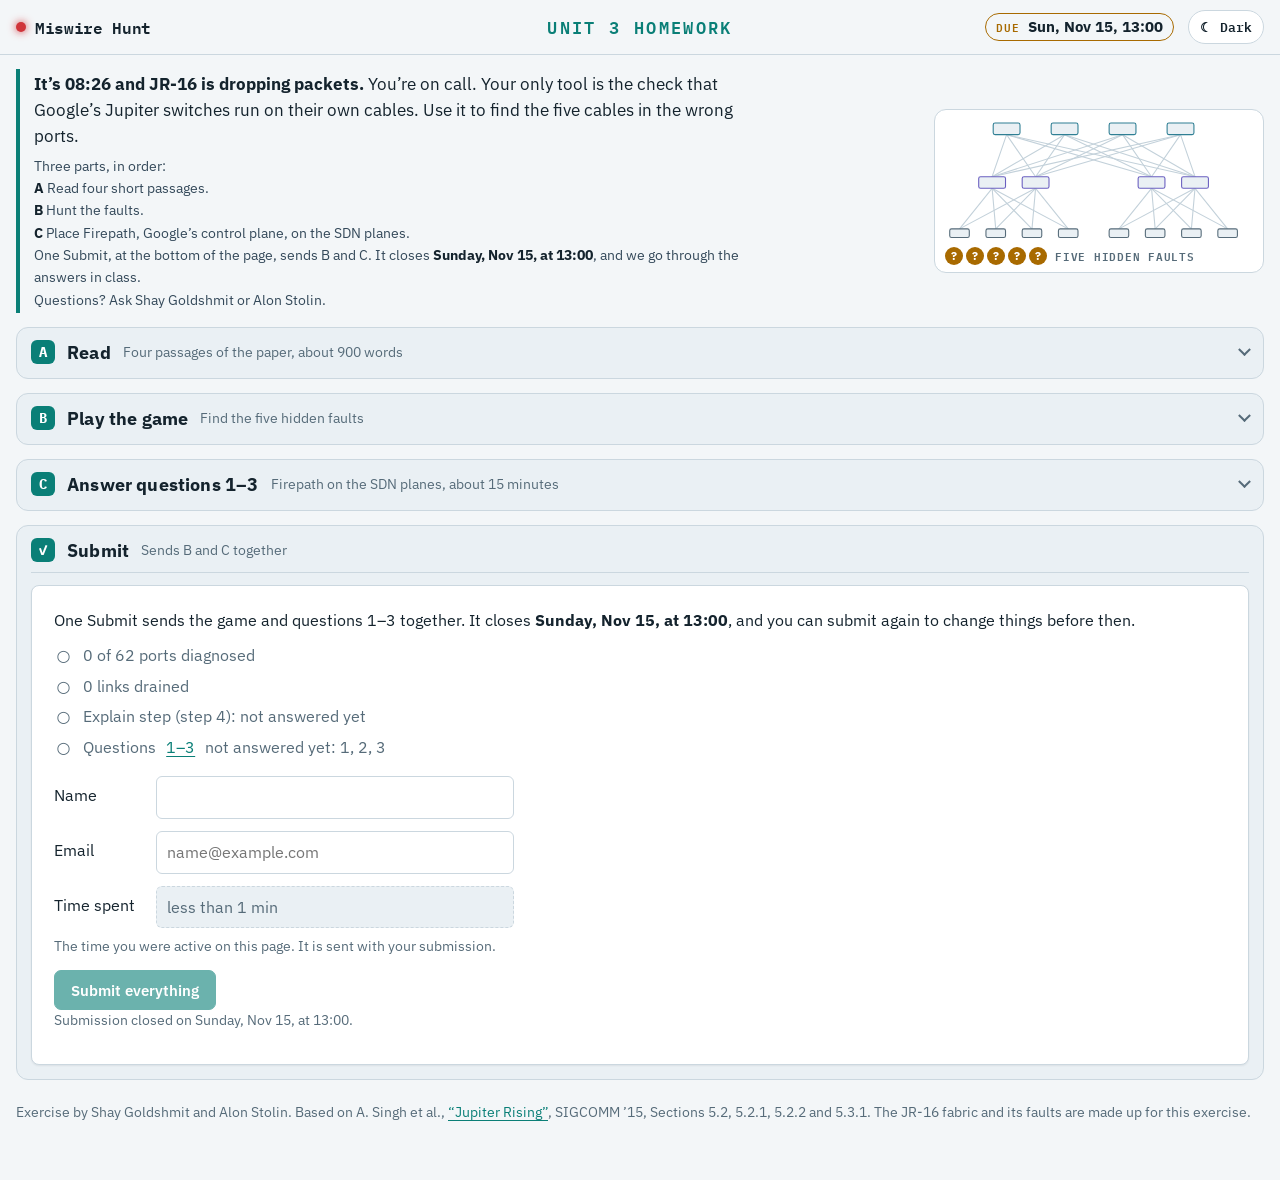
==== commit 71f49c99: "ex3: new intro (on-call scene, live Israel clock, fabric picture), part list on separate lines, name" ====
--- a/exercises/ex3/site/index.html
+++ b/exercises/ex3/site/index.html
@@ -24,7 +24,20 @@
 
 <main class="console-main">
   <header class="brief" id="brief">
-    <p class="fine">Do A, B and C in order. One Submit, at the bottom of the page, sends B and C. We go through the answers in class.</p>
+    <div class="brief-main">
+      <p class="lead"><b>It&rsquo;s <span id="nowIL">03:12</span> and JR-16 is dropping packets.</b> You&rsquo;re on call. Your only tool is the check that Google&rsquo;s Jupiter switches run on their own cables. Use it to find the five cables in the wrong ports.</p>
+      <p class="fine">Three parts, in order:<br>
+        <b>A</b> Read four short passages.<br>
+        <b>B</b> Hunt the faults.<br>
+        <b>C</b> Place Firepath, Google&rsquo;s control plane, on the SDN planes.<br>
+        One Submit, at the bottom of the page, sends B and C. It closes <b>Sunday, Nov 15, at 13:00</b>, and we go through the answers in class.<br>
+        Questions? Ask Shay Goldshmit or Alon Stolin.</p>
+    </div>
+    <!-- Decorative only: the five "?" are not placed on the network, so the picture gives nothing away about where the faults are. -->
+    <figure class="brief-pic" aria-hidden="true">
+      <svg id="introMap" viewBox="70 22 850 340"></svg>
+      <figcaption><span class="q5"><i>?</i><i>?</i><i>?</i><i>?</i><i>?</i></span>five hidden faults</figcaption>
+    </figure>
   </header>
 
   <details class="part" id="paperBox">
@@ -255,8 +268,22 @@
     <img id="clipModalImg" alt="">
     <p class="clip-cap" id="clipModalCap"></p>
   </dialog>
-  <footer class="fine">Based on A. Singh et al., <a href="https://github.com/shaygol/data-centers-and-ai-networks/blob/main/articles/Jupiter%20Rising%20-%20Decade%20of%20Clos%20Topologies%20in%20Google%20Datacenter%20Network_v2.pdf" target="_blank" rel="noopener">&ldquo;Jupiter Rising&rdquo;</a>, SIGCOMM &rsquo;15, Sections 5.2, 5.2.1, 5.2.2 and 5.3.1. The JR-16 fabric and its faults are made up for this exercise.</footer>
+  <footer class="fine">Exercise by Shay Goldshmit and Alon Stolin. Based on A. Singh et al., <a href="https://github.com/shaygol/data-centers-and-ai-networks/blob/main/articles/Jupiter%20Rising%20-%20Decade%20of%20Clos%20Topologies%20in%20Google%20Datacenter%20Network_v2.pdf" target="_blank" rel="noopener">&ldquo;Jupiter Rising&rdquo;</a>, SIGCOMM &rsquo;15, Sections 5.2, 5.2.1, 5.2.2 and 5.3.1. The JR-16 fabric and its faults are made up for this exercise.</footer>
 </main>
+<script>
+// Intro clock: current Israel time, hours and minutes only. Falls back to the static text.
+(function () {
+  var el = document.getElementById("nowIL");
+  if (!el) return;
+  function tick() {
+    try {
+      el.textContent = new Intl.DateTimeFormat("en-GB", { timeZone: "Asia/Jerusalem", hour: "2-digit", minute: "2-digit", hour12: false }).format(new Date());
+    } catch (e) {}
+  }
+  tick();
+  setInterval(tick, 15000);
+})();
+</script>
 <script src="js/config.js"></script>
 <script src="js/api.js"></script>
 <script src="js/puzzle.js"></script>
--- a/exercises/ex3/site/style.css
+++ b/exercises/ex3/site/style.css
@@ -867,3 +867,29 @@
 #submitCard input[readonly] { background: var(--panel2); color: var(--muted); border-style: dashed; cursor: default; }
 #submitCard input[readonly]:focus { outline: none; }
 #spentNote { margin: 2px 0 8px; }
+/* the intro at the top of the page: lead text and a small picture of the fabric */
+.brief { max-width: none; display: grid; grid-template-columns: minmax(0, 1fr) auto; gap: 14px 26px; align-items: center; }
+.brief-main { border-left: 4px solid var(--accent); padding: 2px 0 2px 14px; display: grid; gap: 6px; max-width: 75ch; }
+.brief .lead { font-size: 1.08rem; line-height: 1.5; color: var(--ink); }
+.brief .lead b { font-weight: 700; }
+.brief .fine { color: var(--soft); font-size: 0.9rem; }
+.brief .fine b { color: var(--ink); }
+.brief-pic { margin: 0; width: 330px; background: var(--panel); border: 1px solid var(--line); border-radius: 12px; padding: 8px 10px 7px; }
+.brief-pic svg { width: 100%; height: auto; display: block; pointer-events: none; }
+.brief-pic .nd text, .brief-pic .you { display: none; }
+.brief-pic figcaption { display: flex; align-items: center; gap: 8px; margin-top: 5px; font: 600 0.68rem var(--mono); letter-spacing: .07em; text-transform: uppercase; color: var(--muted); }
+.q5 { display: inline-flex; gap: 3px; }
+.q5 i { font-style: normal; width: 18px; height: 18px; border-radius: 50%; display: grid; place-items: center; font: 700 0.72rem var(--sans); background: var(--warn); color: var(--on-warn); animation: qpulse 2.4s ease-in-out infinite; }
+.q5 i:nth-child(2) { animation-delay: .25s; } .q5 i:nth-child(3) { animation-delay: .5s; } .q5 i:nth-child(4) { animation-delay: .75s; } .q5 i:nth-child(5) { animation-delay: 1s; }
+@keyframes qpulse { 0%, 100% { transform: scale(1); } 50% { transform: scale(1.2); } }
+@media (prefers-reduced-motion: reduce) { .q5 i { animation: none; } }
+@media (max-width: 1000px) { .brief-pic { width: 260px; } }
+@media (max-width: 760px) {
+  .brief { grid-template-columns: minmax(0, 1fr); }
+  .brief-pic { display: none; }
+}
+/* the intro picture is drawn by the map's renderer, but the map's styles are scoped to #map: the few rules it needs, a bit bolder for the small size */
+#introMap .lk { stroke-width: 3; stroke-linecap: round; }
+#introMap .lk-unknown { stroke: var(--idle); }
+#introMap .nd rect { fill: var(--panel2); stroke: var(--muted); stroke-width: 3; }
+#introMap .nd-sp rect { stroke: var(--nd-sp); } #introMap .nd-ag rect { stroke: var(--nd-ag); }
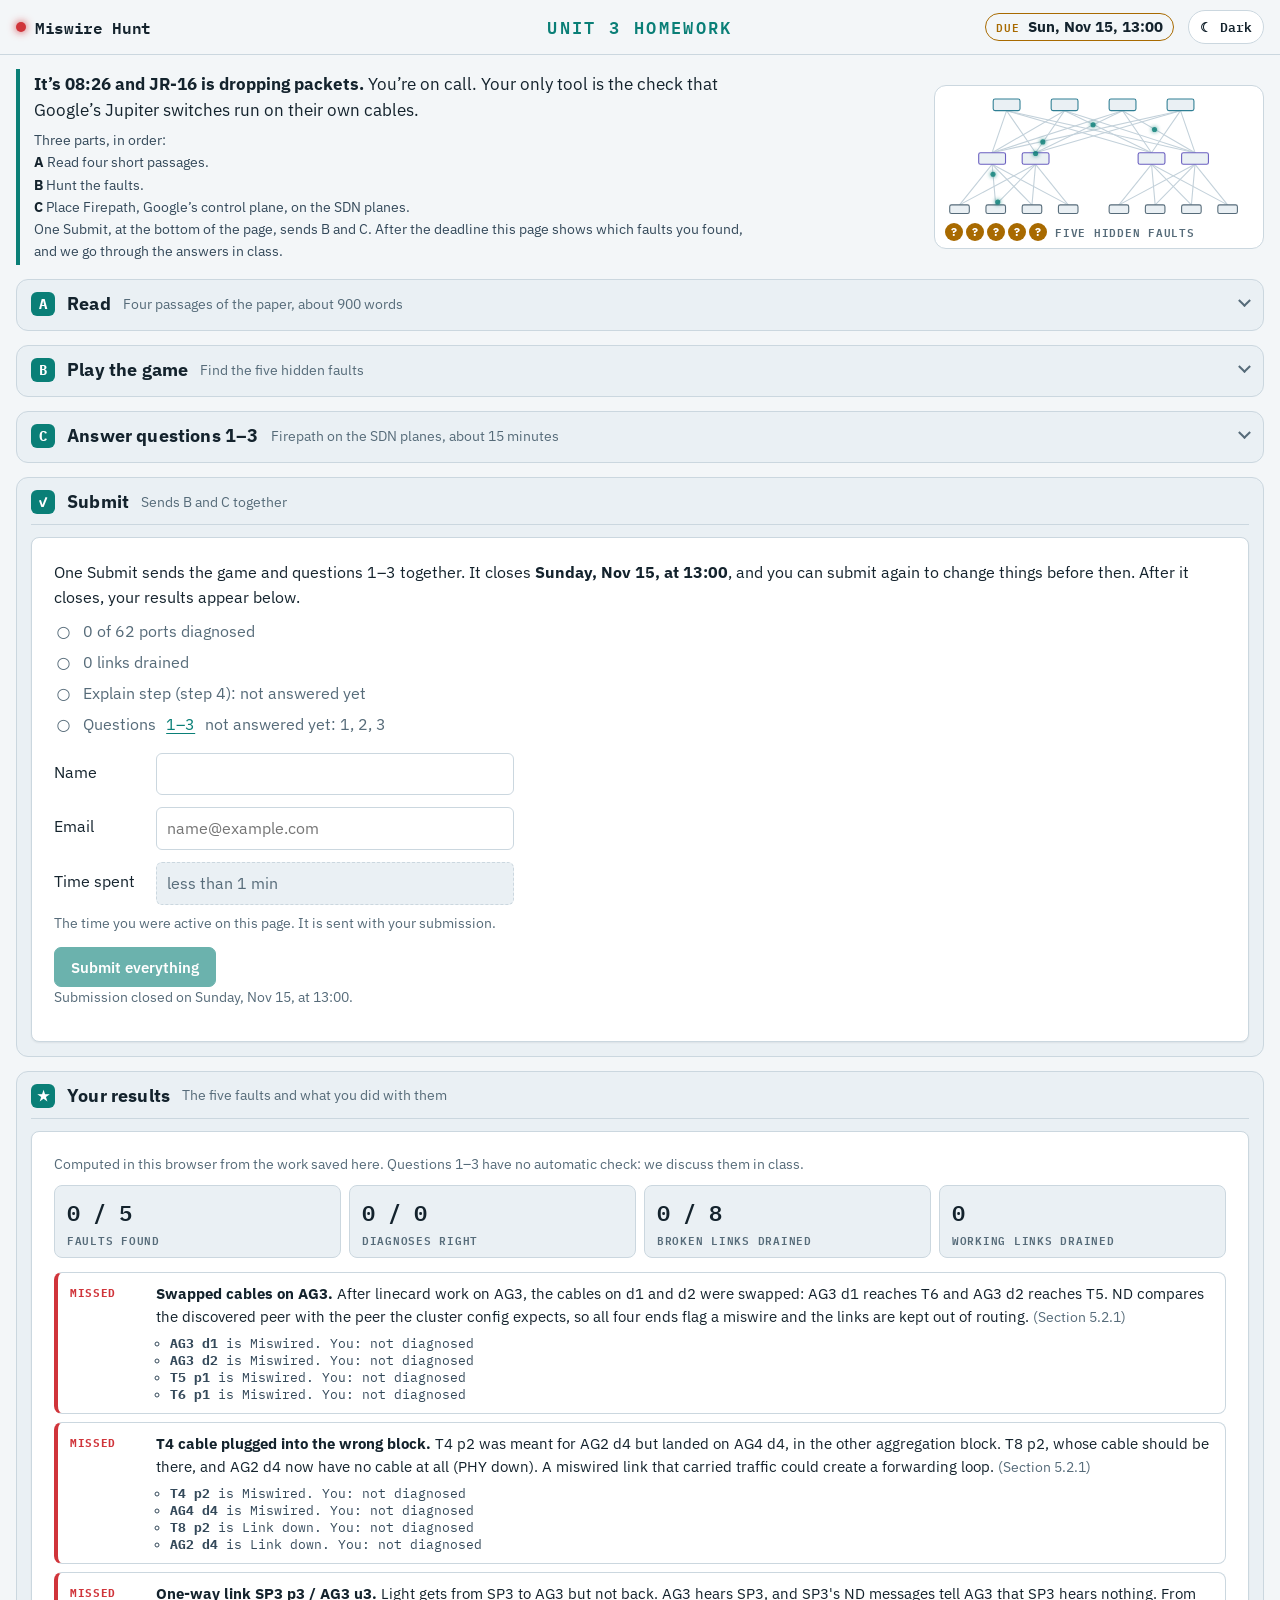
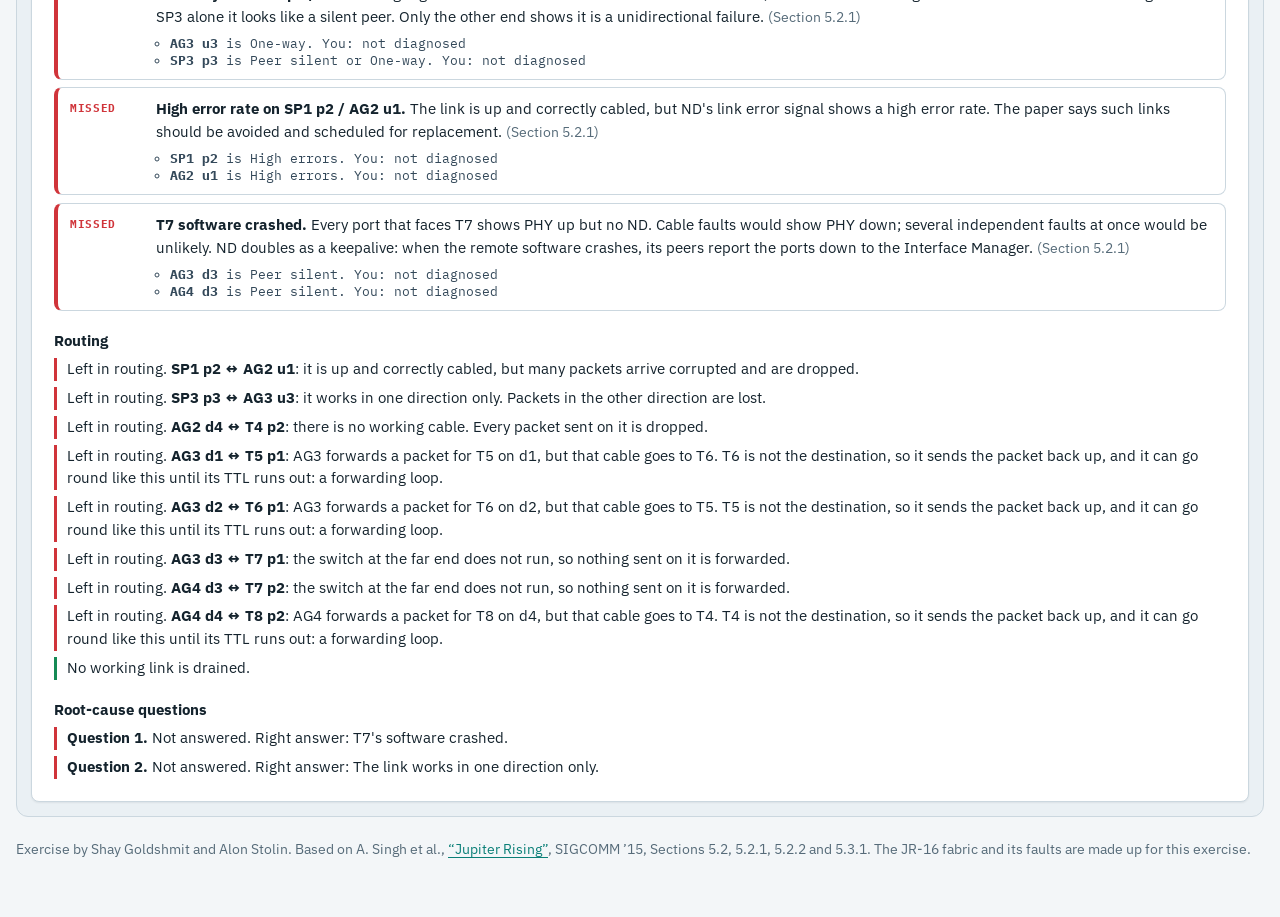
==== commit 8b78decf: "ex3: results after the deadline, recompute consequences, phone map, resubmit confirm, richer instruc" ====
--- a/exercises/ex3/site/index.html
+++ b/exercises/ex3/site/index.html
@@ -25,13 +25,13 @@
 <main class="console-main">
   <header class="brief" id="brief">
     <div class="brief-main">
-      <p class="lead"><b>It&rsquo;s <span id="nowIL">03:12</span> and JR-16 is dropping packets.</b> You&rsquo;re on call. Your only tool is the check that Google&rsquo;s Jupiter switches run on their own cables. Use it to find the five cables in the wrong ports.</p>
+      <p class="lead"><b>It&rsquo;s <span id="nowIL">03:12</span> and JR-16 is dropping packets.</b> You&rsquo;re on call. Your only tool is the check that Google&rsquo;s Jupiter switches run on their own cables.</p>
       <p class="fine">Three parts, in order:<br>
         <b>A</b> Read four short passages.<br>
         <b>B</b> Hunt the faults.<br>
         <b>C</b> Place Firepath, Google&rsquo;s control plane, on the SDN planes.<br>
-        One Submit, at the bottom of the page, sends B and C. It closes <b>Sunday, Nov 15, at 13:00</b>, and we go through the answers in class.<br>
-        Questions? Ask Shay Goldshmit or Alon Stolin.</p>
+        One Submit, at the bottom of the page, sends B and C. After the deadline this page shows which faults you found, and we go through the answers in class.
+      </p>
     </div>
     <!-- Decorative only: the five "?" are not placed on the network, so the picture gives nothing away about where the faults are. -->
     <figure class="brief-pic" aria-hidden="true">
@@ -91,7 +91,7 @@
         <div class="map-head"><b>The Plan:</b> <span class="fine">This map is the cluster config that every switch received as a static configuration (Section 5.3.1). Each line is a cable that <b><i>should</i></b> be there.</span></div>
         <div class="map-head"><b>Discovery Protocol:</b> <span class="fine">Open a switch to see what it really hears on the links (ND).</span></div>
         <div class="map-wrap"><svg id="map" viewBox="0 0 960 500" role="img" aria-label="Map of the JR-16 fabric"></svg></div>
-      <p class="fine swipe">Swipe the map sideways to see all of it.</p>
+        <p class="fine swipe"><button type="button" class="linkbtn" id="zoomBtn" aria-pressed="false">Zoom in</button> <span id="zoomNote">The whole fabric is shown. Pick a switch on the map or from the list below it.</span></p>
         <ul class="legend" id="legend">
           <li><i class="lg lg-unknown"></i>Not diagnosed</li>
           <li><i class="lg lg-half"></i>One end OK</li>
@@ -101,7 +101,7 @@
         </ul>
       </section>
 
-      <aside class="inspector" id="inspector" aria-live="polite">
+      <aside class="inspector" id="inspector">
         <!-- step 0: collect -->
         <div class="step" id="step0" hidden>
           <p class="step-k">Step 1 · Collect</p>
@@ -118,17 +118,19 @@
 
         <!-- step 1: inspect -->
         <div class="step" id="step1">
+          <!-- narrow screens only: every switch as a button, so nobody has to hit a small box on the map -->
+          <nav class="swpick" id="swPick" aria-label="Switches"></nav>
           <div class="empty" id="s1empty">
             <p class="step-k">Step 2 · Inspect</p>
             <h3>Pick a switch on the map</h3>
             <p>Each switch checks its cables with <b>Neighbor Discovery</b>: it knows from the plan who should be at the other end, and it listens for who really is.</p>
-            <p class="fine">Start anywhere. Spines are on top, ToR switches at the bottom.</p>
+            <p class="fine">Start anywhere. Spines are on top, ToR switches at the bottom (<code>u</code> = uplink to spine, <code>d</code> = downlink to ToR).</p>
           </div>
           <div id="s1dark" hidden>
             <p class="step-k">Step 2 · Inspect</p>
             <h3>T7 <span class="role">ToR switch</span></h3>
             <p class="mono term">&gt; ssh admin@T7.cpn<br>&gt; connection timed out<br>&gt; ping T7.cpn: 100% packet loss</p>
-            <p>This switch does not answer, so it has no port table. Open its neighbours (AG3, AG4) and look at the ports that face T7.</p>
+            <p>This switch does not answer, so it has no port table. Open its neighbors (AG3, AG4) and look at the ports that face T7.</p>
           </div>
           <div id="s1sw" hidden>
             <p class="step-k">Step 2 · Inspect</p>
@@ -152,10 +154,10 @@
                 <table class="how-tbl">
                   <thead><tr><th>If you see</th><th>Pick</th></tr></thead>
                   <tbody>
-                    <tr><td>PHY is DOWN</td><td><kbd>5</kbd><i style="--tc:#9AA7B2"></i>Link down</td></tr>
-                    <tr><td>PHY up, heard nothing</td><td><kbd>6</kbd><i style="--tc:#B58CFF"></i>Peer silent</td></tr>
+                    <tr><td>PHY is DOWN</td><td><kbd>5</kbd><i style="--tc:var(--c-down)"></i>Link down</td></tr>
+                    <tr><td>PHY up, heard nothing</td><td><kbd>6</kbd><i style="--tc:var(--c-silent)"></i>Peer silent</td></tr>
                     <tr><td>Heard a different port than the map</td><td><kbd>2</kbd><i style="--tc:var(--bad)"></i>Miswired</td></tr>
-                    <tr><td>Right peer, but it does not hear you</td><td><kbd>3</kbd><i style="--tc:#FF8C42"></i>One-way</td></tr>
+                    <tr><td>Right peer, but it does not hear you</td><td><kbd>3</kbd><i style="--tc:var(--c-oneway)"></i>One-way</td></tr>
                     <tr><td>Right peer both ways, high error rate</td><td><kbd>4</kbd><i style="--tc:var(--warn)"></i>High errors</td></tr>
                     <tr><td>None of these</td><td><kbd>1</kbd><i style="--tc:var(--ok)"></i>OK</td></tr>
                   </tbody>
@@ -176,7 +178,7 @@
           <h4 class="sub">Drained <span class="fine" id="drainCount"></span></h4>
           <ul class="flagged" id="drainList"></ul>
           <div class="row"><button class="btn" id="recomputeBtn" type="button">Recompute routes</button></div>
-          <div class="mres" id="masterRes" hidden></div>
+          <div class="mres" id="masterRes" aria-live="polite" hidden></div>
           <p class="fine">Draining a working link costs capacity. A broken link left in costs reliability, and a miswired one can cause forwarding loops (Section 5.2.1).</p>
         </div>
 
@@ -227,7 +229,7 @@
       <p class="fine">Your draft is saved in this browser while you type. You send it with the one <b>Submit</b> at the bottom of this page.</p>
       <form id="hwForm" novalidate>
         <div class="q" role="group" aria-labelledby="q1">
-          <p class="q-t" id="q1"><b>1.</b> Place each Firepath part on one SDN plane: data, control, management, or outside the SDN picture. All seven are described in Sections 5.1&ndash;5.3 of the paper.</p>
+          <p class="q-t" id="q1"><b>1.</b> Place each of the eight parts on one SDN plane: data, control or management. Pick &ldquo;Outside SDN&rdquo; for a part that does not fit any of the three. Some parts have more than one defensible answer: pick one and be ready to defend it in class. All eight appear in the four passages of Part A. The cluster border routers are the routers at the edge of the fabric that Section 5.2 mentions.</p>
           <div class="q1-wrap">
             <div class="hv hp" id="partsDiagram"></div>
             <div class="hw-grid" id="hwPlace"></div>
@@ -252,14 +254,34 @@
   <section class="part" id="partS" aria-labelledby="partSt">
     <div class="part-head"><span class="bpart-n" aria-hidden="true">&#10003;</span><h2 id="partSt">Submit</h2><span class="part-sub">Sends B and C together</span></div>
     <section class="card" id="submitCard" aria-label="Submit">
-      <p>One Submit sends the game and questions 1&ndash;3 together. It closes <b>Sunday, Nov 15, at 13:00</b>, and you can submit again to change things before then.</p>
+      <p>One Submit sends the game and questions 1&ndash;3 together. It closes <b>Sunday, Nov 15, at 13:00</b>, and you can submit again to change things before then. After it closes, your results appear below.</p>
       <ul class="done-list" id="doneList"></ul>
-      <div class="hw-row"><label for="hwName">Name</label><input id="hwName" type="text" maxlength="120" autocomplete="name"></div>
+      <div class="hw-row"><label for="hwName">Name</label><input id="hwName" type="text" maxlength="120" autocomplete="name" required></div>
       <div class="hw-row"><label for="nick">Email</label><input id="nick" type="email" maxlength="254" autocomplete="email" placeholder="name@example.com" required></div>
       <div class="hw-row"><label for="spent">Time spent</label><input id="spent" type="text" readonly tabindex="-1" aria-describedby="spentNote" value="less than 1 min"></div>
       <p class="fine" id="spentNote">The time you were active on this page. It is sent with your submission.</p>
       <div class="row"><button class="btn primary" id="submitBtn" type="button">Submit everything</button></div>
-      <p class="fine" id="submitMsg"></p>
+      <div class="resend" id="resend" role="group" aria-labelledby="resendT" tabindex="-1" hidden>
+        <p id="resendT"></p>
+        <ul id="resendList"></ul>
+        <div class="row"><button class="btn primary" id="resendYes" type="button">Replace my submission</button><button class="btn ghost" id="resendNo" type="button">Cancel</button></div>
+      </div>
+      <p class="fine" id="lastSent"></p>
+      <p class="fine" id="submitMsg" role="status"></p>
+    </section>
+  </section>
+
+  <!-- Shown only after REVEAL_AT in js/config.js (by default the deadline). Filled by js/student.js from the work saved in this browser. -->
+  <section class="part" id="partR" aria-labelledby="partRt" hidden>
+    <div class="part-head"><span class="bpart-n" aria-hidden="true">&#9733;</span><h2 id="partRt">Your results</h2><span class="part-sub">The five faults and what you did with them</span></div>
+    <section class="card" id="resultCard" aria-label="Your results">
+      <p class="fine">Computed in this browser from the work saved here. Questions 1&ndash;3 have no automatic check: we discuss them in class.</p>
+      <dl class="res-sum" id="resSum"></dl>
+      <ol class="res-faults" id="resFaults"></ol>
+      <h3 class="res-h">Routing</h3>
+      <ul class="res-list" id="resDrain"></ul>
+      <h3 class="res-h">Root-cause questions</h3>
+      <ul class="res-list" id="resRc"></ul>
     </section>
   </section>
 
--- a/exercises/ex3/site/style.css
+++ b/exercises/ex3/site/style.css
@@ -626,6 +626,7 @@
 .hp-b text { font: 700 11px var(--sans); fill: var(--accent-ink); pointer-events: none; }
 .hp-client { fill: var(--glow); stroke: var(--accent); stroke-width: 1; }
 .hp-doc { font: 700 12px var(--sans); fill: var(--warn); }
+.hp-fib { font: 700 12px var(--sans); fill: var(--nd-sp); }
 .hp-lsd { fill: var(--panel); stroke: var(--accent); stroke-width: 1.5; }
 .hv-svg .t { font: 600 10px var(--mono); fill: var(--ink); }
 .hp-nd { font: 600 9px var(--mono); fill: var(--nd-sp); paint-order: stroke; stroke: var(--panel2); stroke-width: 4px; }
@@ -893,3 +894,121 @@
 #introMap .lk-unknown { stroke: var(--idle); }
 #introMap .nd rect { fill: var(--panel2); stroke: var(--muted); stroke-width: 3; }
 #introMap .nd-sp rect { stroke: var(--nd-sp); } #introMap .nd-ag rect { stroke: var(--nd-ag); }
+
+/* diagnosis colours that had no token (one-way, link down, peer silent), so the legend, the map and the buttons share them */
+:root { --c-oneway: #D9691F; --c-down: #7F8E9A; --c-silent: #8A5FE0; }
+:root[data-theme="dark"] { --c-oneway: #FF8C42; --c-down: #9AA7B2; --c-silent: #B58CFF; }
+
+/* Recompute routes: what the drains cost */
+.mres-bar { height: 6px; border-radius: 999px; background: var(--sunk); overflow: hidden; margin: 8px 0 2px; }
+.mres-bar span { display: block; height: 100%; background: var(--accent); border-radius: 999px; }
+.mres-notes { list-style: none; margin: 8px 0 0; padding: 0; display: grid; gap: 5px; font-size: 0.78rem; line-height: 1.4; }
+.mres-notes li { padding-left: 10px; border-left: 3px solid var(--line); }
+.mres-notes li.warn { border-left-color: var(--bad); color: var(--ink); font-weight: 400; }
+.mres-notes li.good { border-left-color: var(--ok); color: var(--ink); font-weight: 400; }
+.mres .sub { margin: 10px 0 0; }
+
+/* Submit: "this replaces your earlier submission" */
+.resend { margin-top: 12px; max-width: 620px; border: 1px solid var(--warn); border-left-width: 4px; border-radius: 8px; background: var(--panel2); padding: 12px 14px; }
+.resend:focus { outline: none; }
+.resend p { margin: 0 0 6px; }
+.resend ul { margin: 0; padding-left: 1.2em; font-size: 0.9rem; }
+.resend li.warn { color: var(--bad); font-weight: 600; }
+#lastSent { margin: 10px 0 0; }
+#lastSent:empty, #submitMsg:empty { display: none; }
+
+/* Your results (after the deadline) */ /* .part sets display, which would beat the hidden attribute */
+.part[hidden] { display: none; }
+.res-sum { display: grid; grid-template-columns: repeat(4, minmax(0, 1fr)); gap: 8px; margin: 10px 0 14px; }
+.res-sum > div { background: var(--panel2); border: 1px solid var(--line); border-radius: 8px; padding: 8px 12px; display: flex; flex-direction: column-reverse; }
+.res-sum dt { font: 600 0.66rem var(--mono); letter-spacing: .07em; text-transform: uppercase; color: var(--muted); }
+.res-sum dd { margin: 0; font: 600 1.35rem var(--mono); }
+.res-faults { list-style: none; margin: 0; padding: 0; display: grid; gap: 8px; }
+.res-faults > li { display: grid; grid-template-columns: 4.6rem minmax(0, 1fr); gap: 12px; border: 1px solid var(--line); border-left: 4px solid var(--muted); border-radius: 8px; padding: 10px 12px; font-size: 0.92rem; }
+.res-faults > li.res-found { border-left-color: var(--ok); }
+.res-faults > li.res-missed { border-left-color: var(--bad); }
+.res-faults > li.res-partly { border-left-color: var(--warn); }
+.res-st { font: 700 0.7rem var(--mono); letter-spacing: .06em; text-transform: uppercase; color: var(--muted); padding-top: 3px; }
+.res-found .res-st { color: var(--ok); } .res-missed .res-st { color: var(--bad); } .res-partly .res-st { color: var(--warn); }
+.res-ports { margin: 6px 0 0; padding-left: 1.1em; font: 0.8rem var(--mono); color: var(--soft); }
+.res-h { font-size: 0.95rem; margin: 18px 0 6px; }
+.res-list { list-style: none; margin: 0; padding: 0; display: grid; gap: 6px; font-size: 0.92rem; }
+.res-list li { padding-left: 10px; border-left: 3px solid var(--line); }
+.res-list li.bad { border-left-color: var(--bad); } .res-list li.good { border-left-color: var(--ok); }
+@media (max-width: 720px) { .res-sum { grid-template-columns: repeat(2, minmax(0, 1fr)); } .res-faults > li { grid-template-columns: minmax(0, 1fr); gap: 4px; } }
+
+/* Narrow screens: the map fits the screen (an overview), "Zoom in" makes it wide and scrollable, and every switch is also a button under it */
+.swpick { display: none; }
+@media (max-width: 1000px) {
+  .swpick { display: grid; gap: 5px; margin: 0 0 10px; padding-bottom: 10px; border-bottom: 1px solid var(--line); }
+  .swp-row { display: grid; grid-template-columns: 3.2rem repeat(8, minmax(0, 1fr)); gap: 4px; align-items: center; }
+  .swp-k { font: 600 0.62rem var(--mono); letter-spacing: .07em; text-transform: uppercase; color: var(--muted); }
+  .swp { min-height: 40px; padding: 0; border: 1px solid var(--line); border-radius: 6px; background: var(--panel); color: var(--ink); font: 600 0.74rem var(--mono); cursor: pointer; }
+  .swp-some { border-color: var(--ok-dim); border-bottom-width: 3px; }
+  .swp-all { border-color: var(--ok); border-bottom-width: 3px; background: var(--nd-reported); }
+  .swp-dark { border-style: dashed; color: var(--muted); }
+  .swp.on { border-color: var(--accent); box-shadow: 0 0 0 2px var(--accent); }
+}
+@media (max-width: 480px) { .swp-row { grid-template-columns: repeat(4, minmax(0, 1fr)); } .swp-k { grid-column: 1 / -1; } }
+@media (max-width: 720px) {
+  #map { min-width: 0; }
+  .map-wrap.zoomed #map { min-width: 780px; }
+  .swipe .linkbtn { margin-right: 6px; }
+}
+
+/* ---------- motion ---------- (all of it is off under prefers-reduced-motion: the rule near the top stops CSS animations, student.js skips the packets) */
+/* the status light breathes until the work on the page is the work that was sent */
+.console-page .led { animation: breathe 2.4s ease-in-out infinite; }
+body.submitted .led { animation: none; }
+@keyframes breathe { 50% { opacity: .4; box-shadow: 0 0 3px var(--bad); } }
+/* a part unfolds instead of snapping open */
+details.part[open] > :not(summary) { animation: rise .3s ease-out; }
+/* the brief picture: packets drifting over the fabric */
+#introMap .ip-pk { fill: var(--accent); opacity: .85; filter: drop-shadow(0 0 6px var(--accent)); }
+/* mission counters tick when they change */
+.ms-v.bump { display: inline-block; animation: bump .4s ease-out; }
+@keyframes bump { 0% { transform: scale(1.4); color: var(--accent); } }
+/* a diagnosis lands like a stamp; a drained cable is snipped */
+#map .pt.stamp, #map .cutmark.snip { transform-box: fill-box; transform-origin: center; }
+#map .pt.stamp { animation: stamp .35s cubic-bezier(.2, 1.6, .4, 1); }
+.pl-dot.stamp { animation: stamp .35s cubic-bezier(.2, 1.6, .4, 1); }
+@keyframes stamp { 0% { transform: scale(1.9); opacity: .2; } }
+#map .cutmark.snip { animation: snip .45s ease-out; }
+@keyframes snip { 0% { transform: scale(2.6) rotate(-120deg); opacity: 0; } }
+/* Recompute routes: link state going out from the master, then one packet per equal-cost path */
+#map .fx { pointer-events: none; }
+#map .fx-pk { fill: var(--accent); filter: drop-shadow(0 0 5px var(--accent)); }
+#map .fx-pk.lsd { fill: var(--nd-ag); filter: none; opacity: .8; }
+#map .fx-tag { font: 700 11px var(--mono); fill: var(--accent); paint-order: stroke; stroke: var(--bg); stroke-width: 4px; animation: rise .25s ease-out; }
+#map .fx-x { font: 700 15px var(--sans); fill: var(--bad); paint-order: stroke; stroke: var(--bg); stroke-width: 4px; animation: fxgone 1.3s ease-out forwards; }
+@keyframes fxgone { 0% { opacity: 0; } 15% { opacity: 1; } 70% { opacity: 1; } 100% { opacity: 0; } }
+.mres-fx { margin: 8px 0 0; }
+/* Submit went through */
+.btn.sent { animation: okpulse .85s ease-out 2; }
+@keyframes okpulse { 0% { box-shadow: 0 0 0 0 var(--ok); } 100% { box-shadow: 0 0 0 16px transparent; } }
+/* Your results: tiles and fault cards rise in one after another, the first time they are on screen */
+#partR.seen .res-sum > div, #partR.seen .res-faults > li { animation: rise .45s ease-out both; }
+#partR.seen .res-sum > div:nth-child(2), #partR.seen .res-faults > li:nth-child(2) { animation-delay: .08s; }
+#partR.seen .res-sum > div:nth-child(3), #partR.seen .res-faults > li:nth-child(3) { animation-delay: .16s; }
+#partR.seen .res-sum > div:nth-child(4), #partR.seen .res-faults > li:nth-child(4) { animation-delay: .24s; }
+#partR.seen .res-faults > li:nth-child(5) { animation-delay: .32s; }
+.res-sum > div.all { border-color: var(--ok); box-shadow: 0 0 0 3px color-mix(in srgb, var(--ok) 22%, transparent); }
+.res-sum > div.all dd { color: var(--ok); }
+
+/* ---------- class results (instructor.html) ---------- */
+.res-sum.six { grid-template-columns: repeat(auto-fit, minmax(150px, 1fr)); margin: 14px 0 0; }
+.res-sum.six dd { font-size: 1.15rem; }
+.auto { display: inline-flex; align-items: center; gap: 6px; font-size: 0.88rem; color: var(--muted); cursor: pointer; }
+.ibar { margin: 0 0 14px; }
+.ibar-h { display: flex; justify-content: space-between; gap: 12px; align-items: baseline; font-size: 0.95rem; }
+.ibar-h span { font: 500 0.82rem var(--mono); color: var(--muted); white-space: nowrap; }
+.ibar-t { height: 10px; border-radius: 999px; background: var(--panel2); overflow: hidden; margin: 5px 0 6px; }
+.ibar-t span { display: block; height: 100%; background: var(--accent); border-radius: 999px; }
+.ibar .fine { margin: 0; }
+.ibar.slim { margin-bottom: 8px; max-width: 620px; }
+.ibar.slim .ibar-h { font-size: 0.88rem; } .ibar.slim .ibar-h b { font-weight: 500; }
+.heat { display: block; min-width: 2.6em; text-align: center; padding: 3px 8px; border-radius: 5px; background: color-mix(in srgb, var(--accent) calc(var(--h) * 55%), transparent); }
+.split { font: 600 0.62rem var(--mono); letter-spacing: .06em; text-transform: uppercase; color: var(--warn); border: 1px solid var(--warn); border-radius: 999px; padding: 1px 6px; margin-left: 4px; }
+.sortb { font: inherit; letter-spacing: inherit; text-transform: inherit; color: inherit; background: none; border: 0; padding: 0; cursor: pointer; white-space: nowrap; }
+.sortb:hover { color: var(--ink); }
+th[aria-sort="ascending"] .sortb, th[aria-sort="descending"] .sortb { color: var(--accent); }
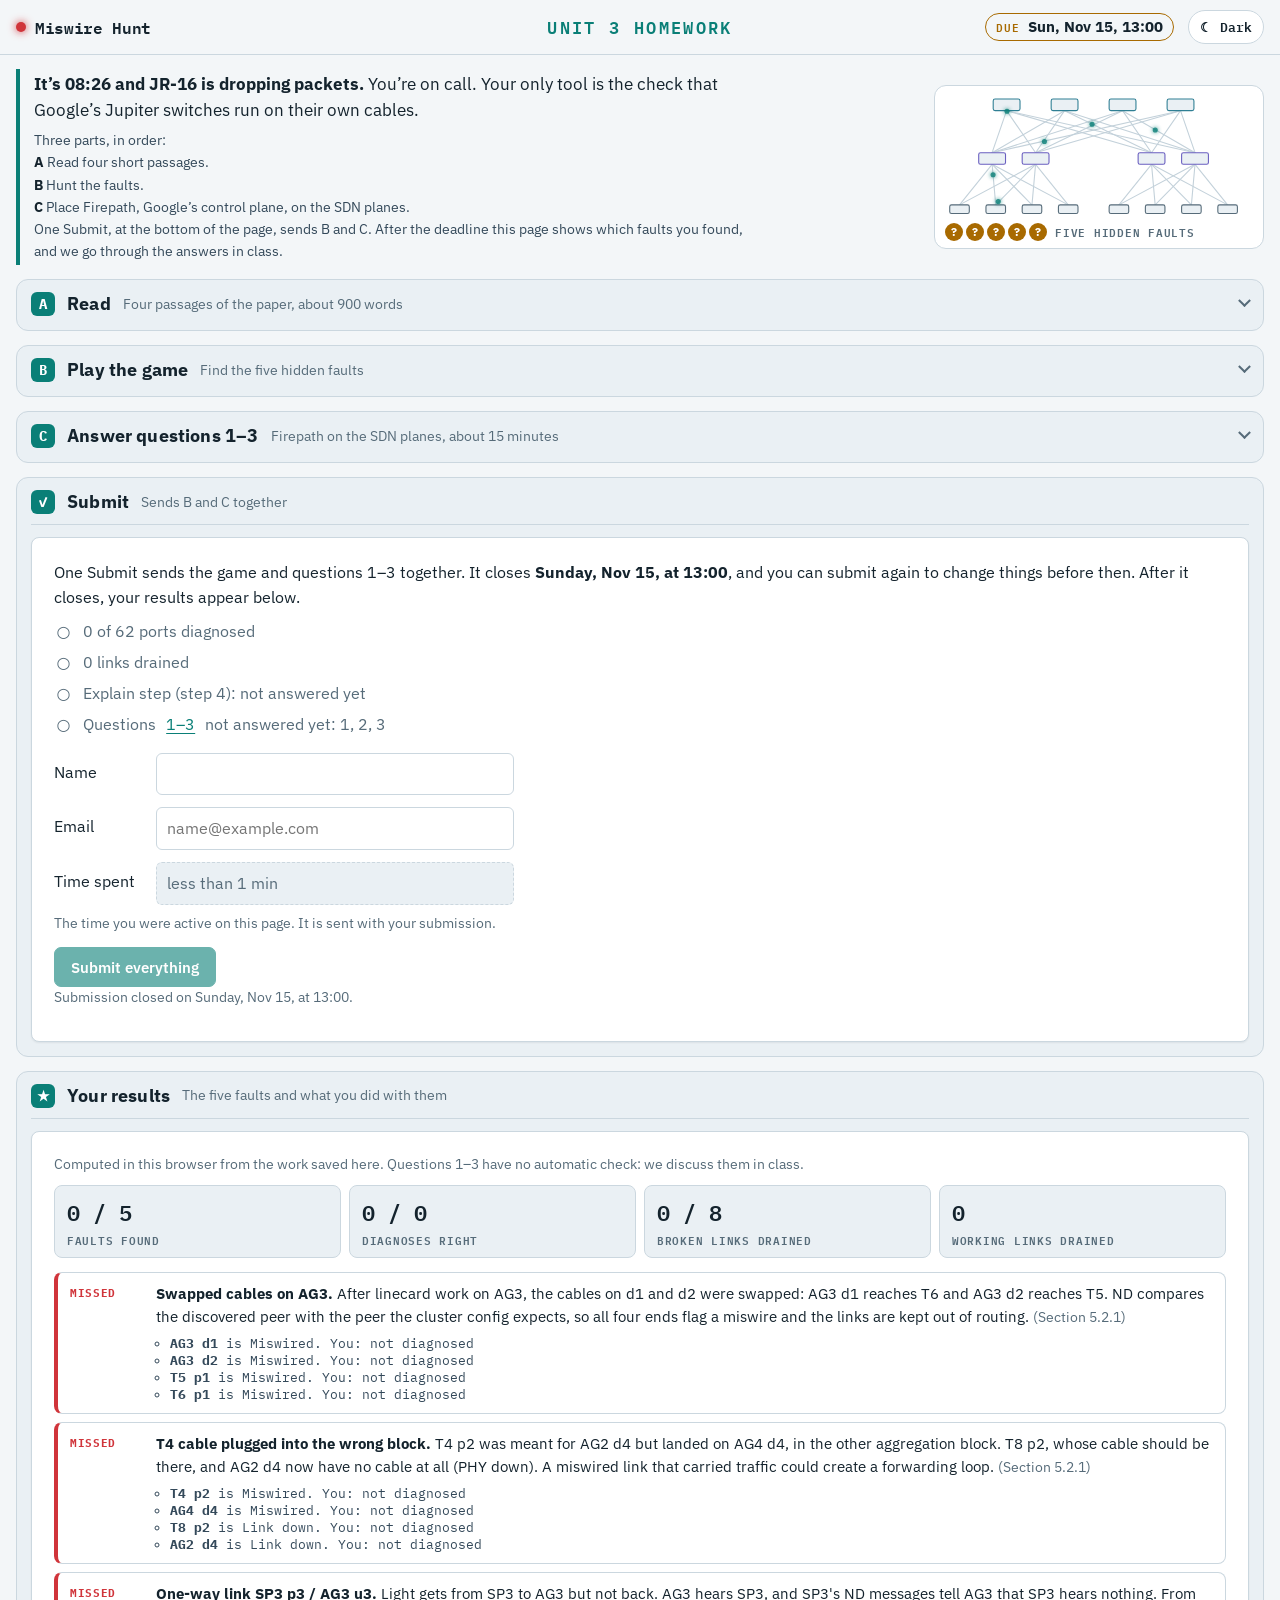
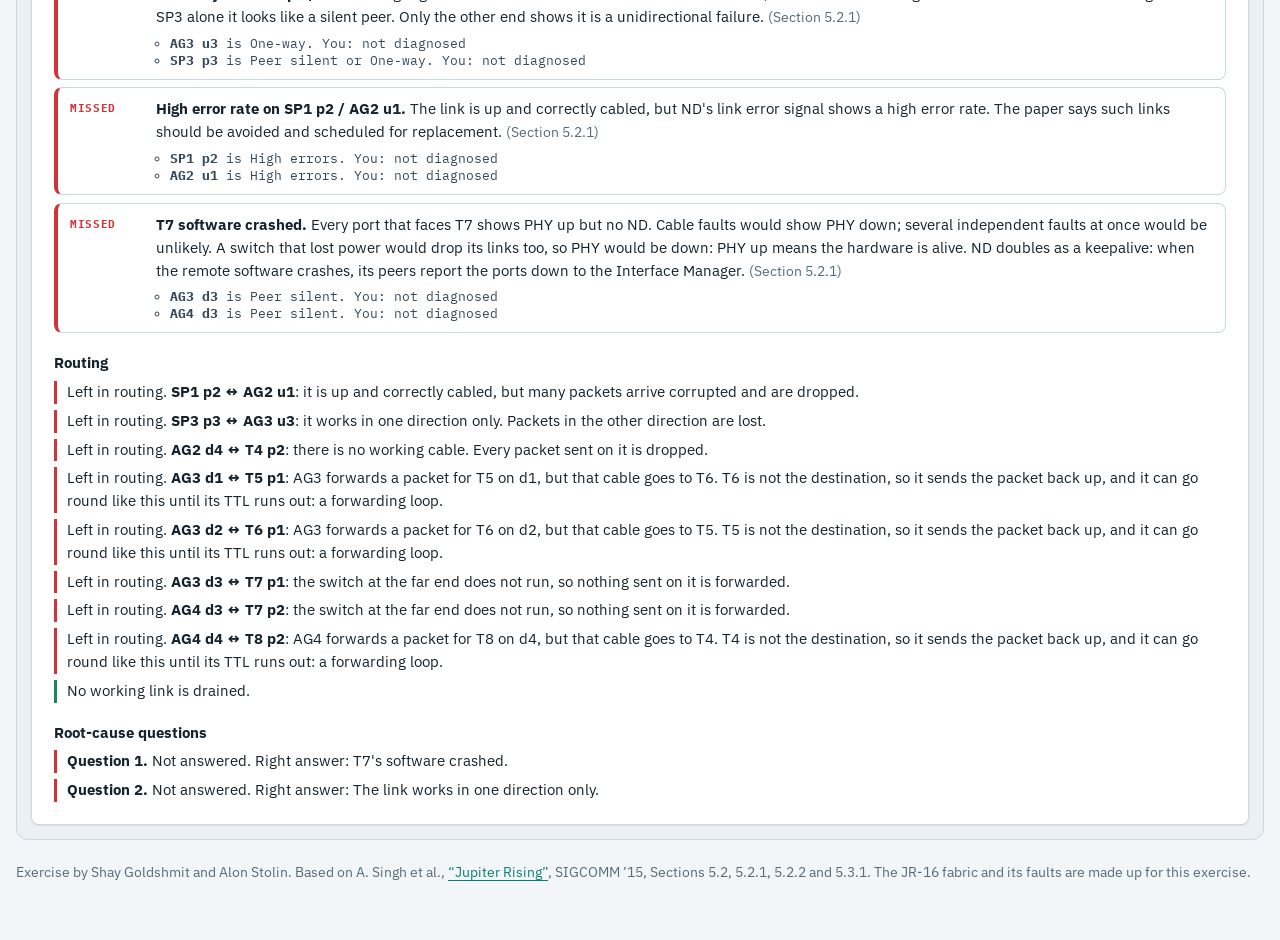
==== commit ad2503ef: "ex3: Drain opens after all ports are diagnosed, switch progress badges, one drain list, fault 5 expl" ====
--- a/exercises/ex3/site/index.html
+++ b/exercises/ex3/site/index.html
@@ -124,7 +124,7 @@
             <p class="step-k">Step 2 · Inspect</p>
             <h3>Pick a switch on the map</h3>
             <p>Each switch checks its cables with <b>Neighbor Discovery</b>: it knows from the plan who should be at the other end, and it listens for who really is.</p>
-            <p class="fine">Start anywhere. Spines are on top, ToR switches at the bottom (<code>u</code> = uplink to spine, <code>d</code> = downlink to ToR).</p>
+            <p class="fine">Start anywhere. Spines are on top, ToR switches at the bottom (<code>u</code> = uplink to spine, <code>d</code> = downlink to ToR). Step 3 opens when every port is diagnosed; a tick on a switch means all its ports are done, a number is how many are left.</p>
           </div>
           <div id="s1dark" hidden>
             <p class="step-k">Step 2 · Inspect</p>
@@ -173,10 +173,12 @@
           <p class="step-k">Step 3 · Drain</p>
           <h3>Take broken links out of routing</h3>
           <p>Act on what you found. <b>Click a cable on the map</b>, or a link in the list, to drain it. Click again to put it back. Then press <b>Recompute routes</b>: the master sends the new link state and every switch recomputes its paths (Section 5.2.2).</p>
-          <h4 class="sub">Links where you found a problem</h4>
+          <h4 class="sub">Links where you found a problem <span class="fine" id="drainCount"></span></h4>
           <ul class="flagged" id="flagged"></ul>
-          <h4 class="sub">Drained <span class="fine" id="drainCount"></span></h4>
-          <ul class="flagged" id="drainList"></ul>
+          <div id="extraBox" hidden>
+            <h4 class="sub">Also drained: no problem found on these</h4>
+            <ul class="flagged" id="drainList"></ul>
+          </div>
           <div class="row"><button class="btn" id="recomputeBtn" type="button">Recompute routes</button></div>
           <div class="mres" id="masterRes" aria-live="polite" hidden></div>
           <p class="fine">Draining a working link costs capacity. A broken link left in costs reliability, and a miswired one can cause forwarding loops (Section 5.2.1).</p>
--- a/exercises/ex3/site/style.css
+++ b/exercises/ex3/site/style.css
@@ -1012,3 +1012,24 @@
 .sortb { font: inherit; letter-spacing: inherit; text-transform: inherit; color: inherit; background: none; border: 0; padding: 0; cursor: pointer; white-space: nowrap; }
 .sortb:hover { color: var(--ink); }
 th[aria-sort="ascending"] .sortb, th[aria-sort="descending"] .sortb { color: var(--accent); }
+
+/* corner badge on a switch: a tick when all its ports are diagnosed, otherwise how many are left */
+#map .nd-prog circle { fill: var(--panel); stroke: var(--muted); stroke-width: 1.3; }
+#map .nd-prog text { font: 700 10px var(--mono); fill: var(--ink); pointer-events: none; }
+#map .nd-prog-all circle { fill: var(--ok); stroke: var(--ok); }
+#map .nd-prog-all text { fill: #fff; }
+#map .nd-prog { pointer-events: none; }
+
+/* Drain: one row per link, with its state written out; the Drain tab and Next button look locked until every port is diagnosed */
+.dl { grid-template-columns: 18px 1fr auto; row-gap: 1px; }
+.dl-x { grid-row: 1 / 3; align-self: center; }
+.dl-t { grid-column: 2 / 4; white-space: nowrap; }
+.dl .fine { grid-column: 2; grid-row: 2; }
+.dl-s { grid-column: 3; grid-row: 2; font: 600 0.72rem var(--mono); color: var(--muted); text-align: right; }
+.dl.on .dl-s { color: var(--bad); }
+.ms.locked, .step-nav #nextBtn.locked { opacity: .55; cursor: not-allowed; }
+.ms.locked .ms-n { border-style: dashed; }
+
+/* the reload checkbox sits in .join, whose rule stretches every input; keep it small and its label on one line */
+.join input[type="checkbox"] { flex: 0 0 auto; padding: 0; min-width: 0; }
+.join .auto { font-weight: 500; white-space: nowrap; }
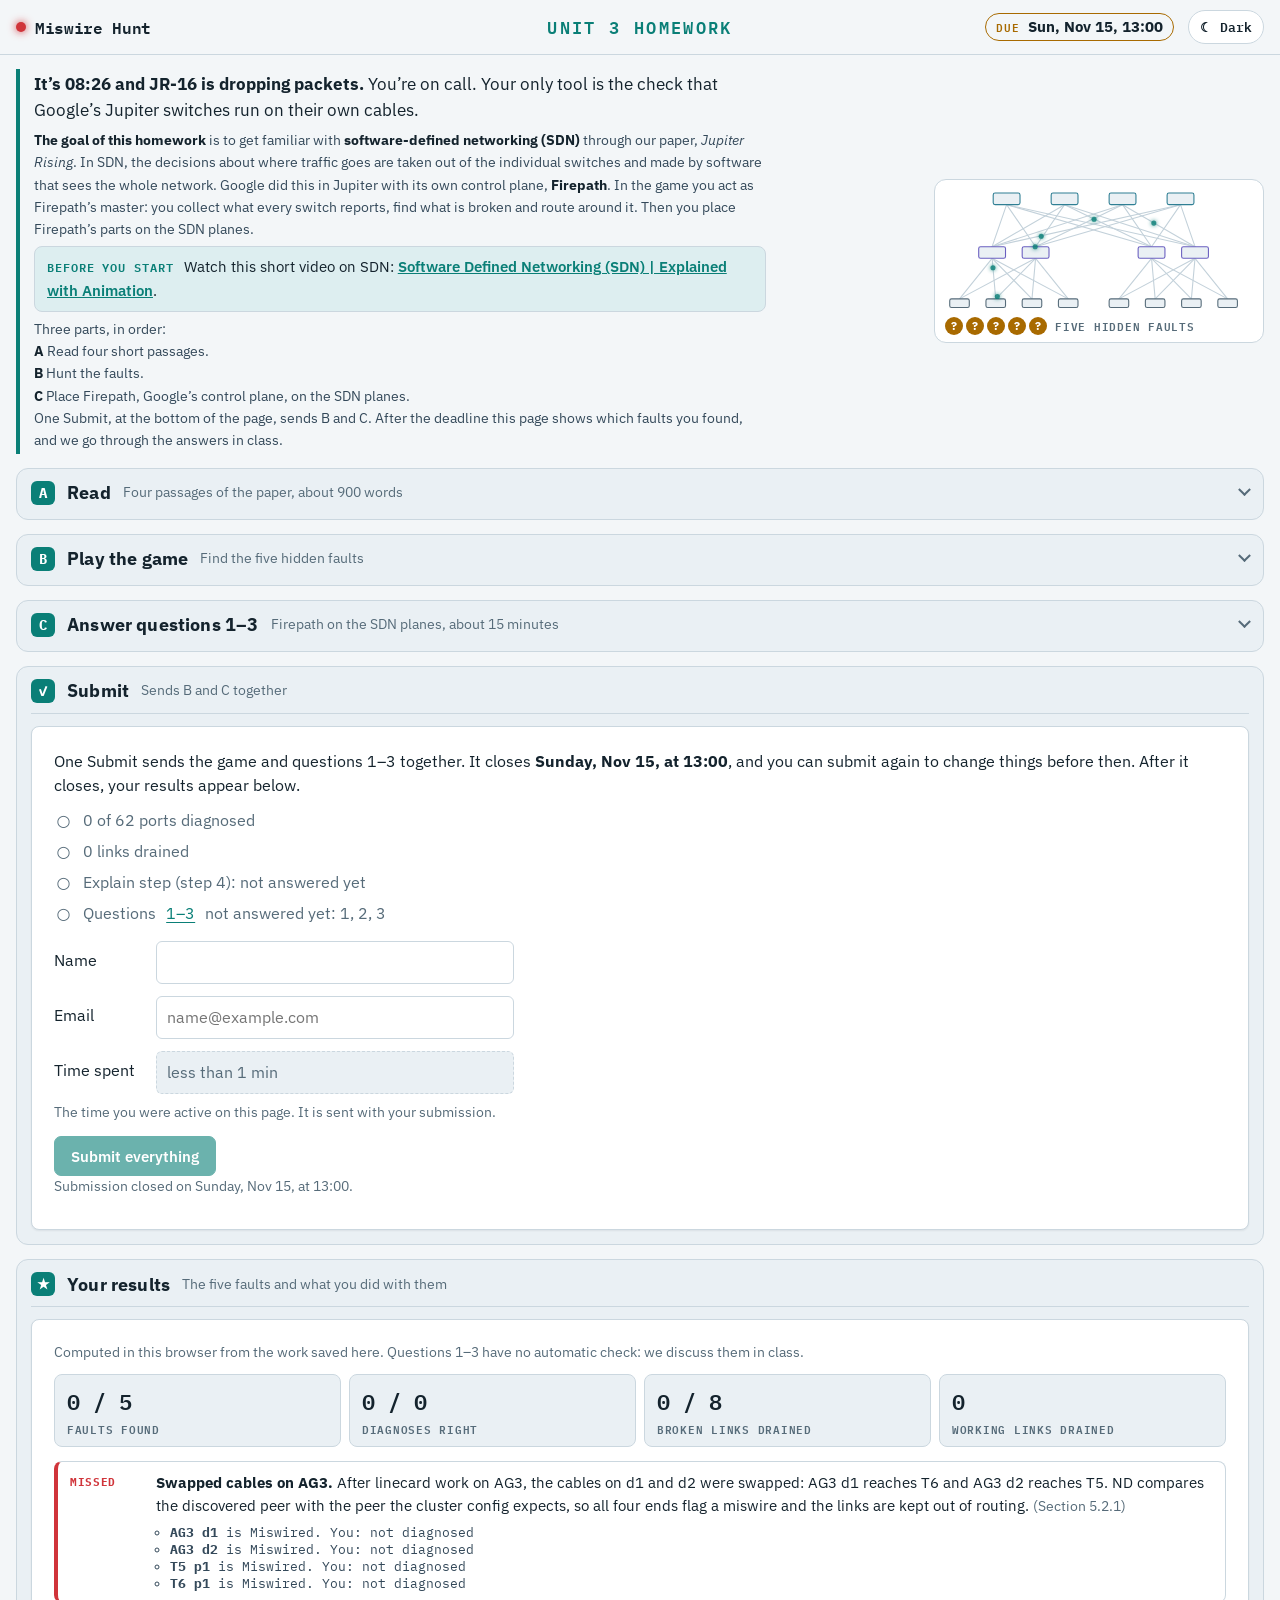
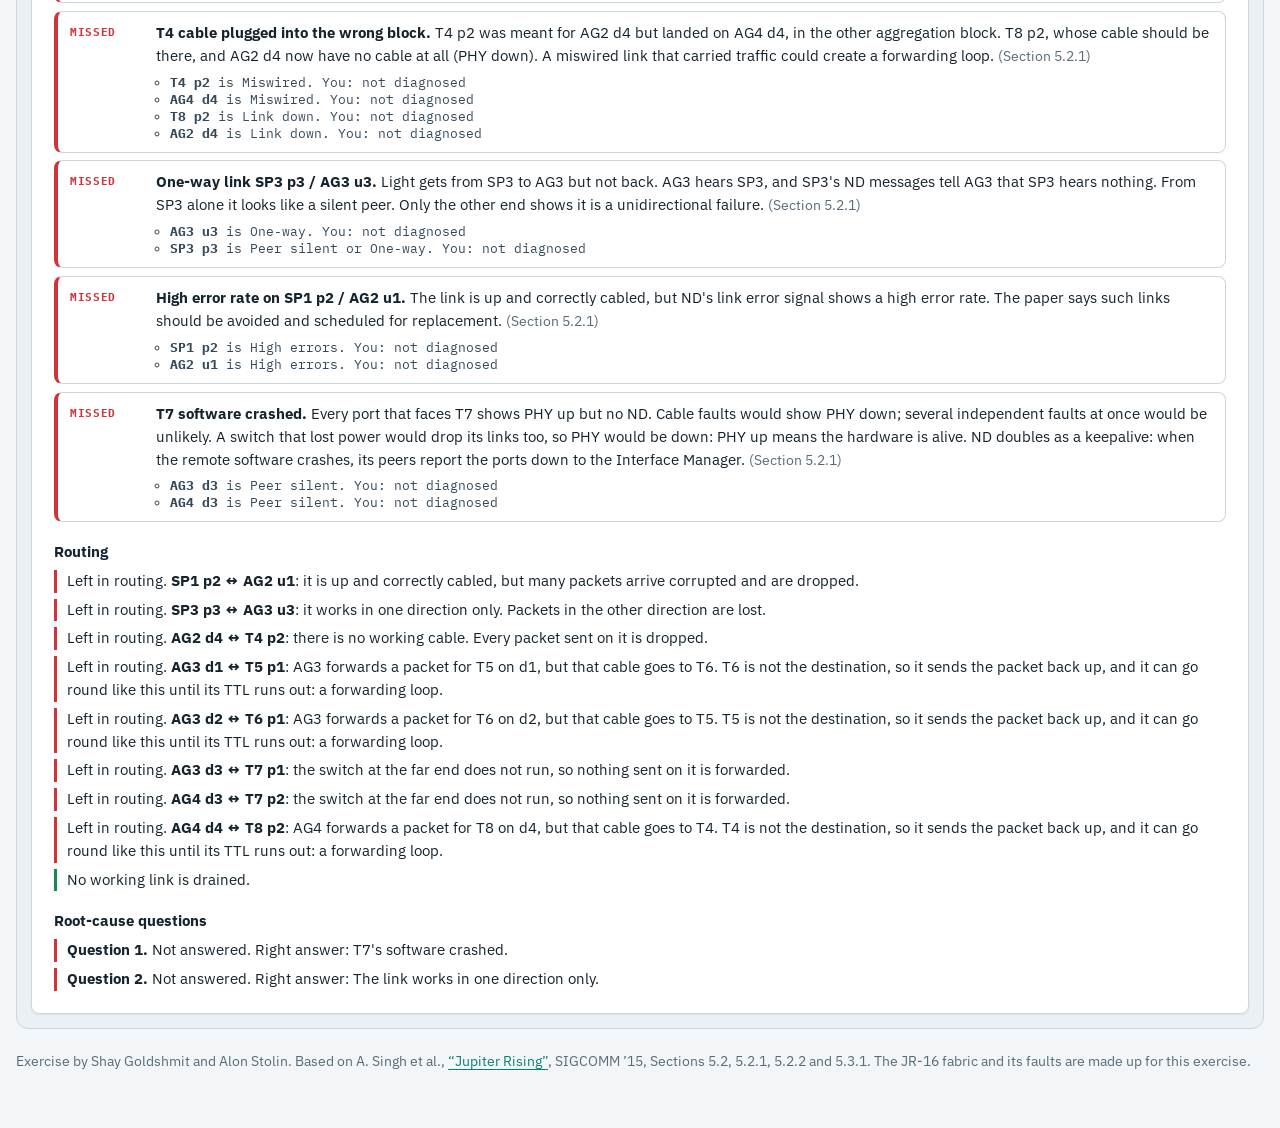
==== commit 055d6c7d: "ex3: add homework goal and SDN video to the intro, and a How to play box in Part B Co-Authored-By: C" ====
--- a/exercises/ex3/site/index.html
+++ b/exercises/ex3/site/index.html
@@ -26,6 +26,8 @@
   <header class="brief" id="brief">
     <div class="brief-main">
       <p class="lead"><b>It&rsquo;s <span id="nowIL">03:12</span> and JR-16 is dropping packets.</b> You&rsquo;re on call. Your only tool is the check that Google&rsquo;s Jupiter switches run on their own cables.</p>
+      <p class="fine"><b>The goal of this homework</b> is to get familiar with <b>software-defined networking (SDN)</b> through our paper, <i>Jupiter Rising</i>. In SDN, the decisions about where traffic goes are taken out of the individual switches and made by software that sees the whole network. Google did this in Jupiter with its own control plane, <b>Firepath</b>. In the game you act as Firepath&rsquo;s master: you collect what every switch reports, find what is broken and route around it. Then you place Firepath&rsquo;s parts on the SDN planes.</p>
+      <p class="intro-video"><span class="iv-k">Before you start</span> Watch this short video on SDN: <a href="https://www.youtube.com/watch?v=SKRuEyxkGlM" target="_blank" rel="noopener">Software Defined Networking (SDN) | Explained with Animation</a>.</p>
       <p class="fine">Three parts, in order:<br>
         <b>A</b> Read four short passages.<br>
         <b>B</b> Hunt the faults.<br>
@@ -80,6 +82,18 @@
   <details class="part" id="partB">
     <summary class="part-head"><span class="bpart-n" aria-hidden="true">B</span><h2 id="partBt">Play the game</h2><span class="part-sub">Find the five hidden faults</span><span class="part-chev" aria-hidden="true"></span></summary>
     <div class="part-in">
+      <section class="howto" aria-labelledby="howtoT">
+        <h3 id="howtoT">How to play</h3>
+        <p><b>What the game is.</b> JR-16 is a small Jupiter-style Clos fabric: 4 spine switches on top, 4 aggregation switches in the middle and 8 ToR (top-of-rack) switches at the bottom, one cable per connected pair. The map shows <b>the plan</b>, the cables that <i>should</i> exist. <b>Five faults</b> are hidden in the real network: a cable can be down, plugged into the wrong port, work in one direction only, or have a high error rate, and a switch can stop answering.</p>
+        <p><b>Your job.</b> Find all five faults, take the broken links out of routing without draining links that work, and explain two of the faults.</p>
+        <ol class="howto-steps">
+          <li><b>Collect.</b> Press the button. Every switch reports which of its ports are up, and you get the list of links that are down. Down tells you <i>that</i> a link is broken, not <i>why</i>, and some faults leave the link up.</li>
+          <li><b>Inspect.</b> Click a switch on the map, then click each of its ports. You see what Neighbor Discovery found: who answered at the other end, whether the peer hears this switch, the PHY state and the error rate. Give every port a diagnosis (keys 1&ndash;6). Use <i>How to choose</i> under the port if you are unsure.</li>
+          <li><b>Drain.</b> Opens once all 62 ports are diagnosed. Click a cable on the map to drain it (click again to put it back), then press <b>Recompute routes</b> to see how many paths are left and whether any ToR lost its uplinks.</li>
+          <li><b>Explain.</b> Answer two multiple-choice questions on the cause of two faults.</li>
+        </ol>
+        <p class="fine"><b>Rules.</b> Spines are on top, ToRs at the bottom. A cable has two ends, and a fault can look different from each one, so check both. A switch that does not answer has no port table: diagnose it from its neighbors&rsquo; ports. Draining a working link costs capacity, so drain only what you found broken. The game gives no hints about what is right until the deadline. Your work is saved in this browser and sent with the one Submit at the bottom of the page. There is no grade. It takes about 15&ndash;20 minutes.</p>
+      </section>
       <nav class="missions" id="missions" aria-label="Mission steps">
         <button type="button" class="ms" data-step="0"><span class="ms-n">1</span><span class="ms-t">Collect</span><span class="ms-v" id="m0v">not yet</span></button>
         <button type="button" class="ms" data-step="1"><span class="ms-n">2</span><span class="ms-t">Inspect</span><span class="ms-v" id="m1v">0 / 62</span></button>
--- a/exercises/ex3/site/style.css
+++ b/exercises/ex3/site/style.css
@@ -1033,3 +1033,16 @@
 /* the reload checkbox sits in .join, whose rule stretches every input; keep it small and its label on one line */
 .join input[type="checkbox"] { flex: 0 0 auto; padding: 0; min-width: 0; }
 .join .auto { font-weight: 500; white-space: nowrap; }
+
+/* intro: the SDN video to watch before starting */
+.brief .intro-video { background: var(--glow); border: 1px solid var(--line); border-radius: 8px; padding: 8px 12px; color: var(--ink); font-size: 0.95rem; }
+.intro-video .iv-k { font: 600 0.72rem var(--mono); letter-spacing: 0.08em; text-transform: uppercase; color: var(--accent); margin-right: 6px; }
+.intro-video a { color: var(--accent); font-weight: 600; }
+
+/* Part B: how to play */
+.howto { background: var(--panel); border: 1px solid var(--line); border-left: 4px solid var(--accent); border-radius: 8px; padding: 16px 18px; color: var(--soft); max-width: 85ch; }
+.howto h3 { color: var(--ink); margin-bottom: 8px; }
+.howto b { color: var(--ink); }
+.howto-steps { margin: 4px 0 12px; padding-left: 1.4em; }
+.howto-steps li { margin: 0 0 6px; }
+.howto .fine { margin: 0; color: var(--soft); }
